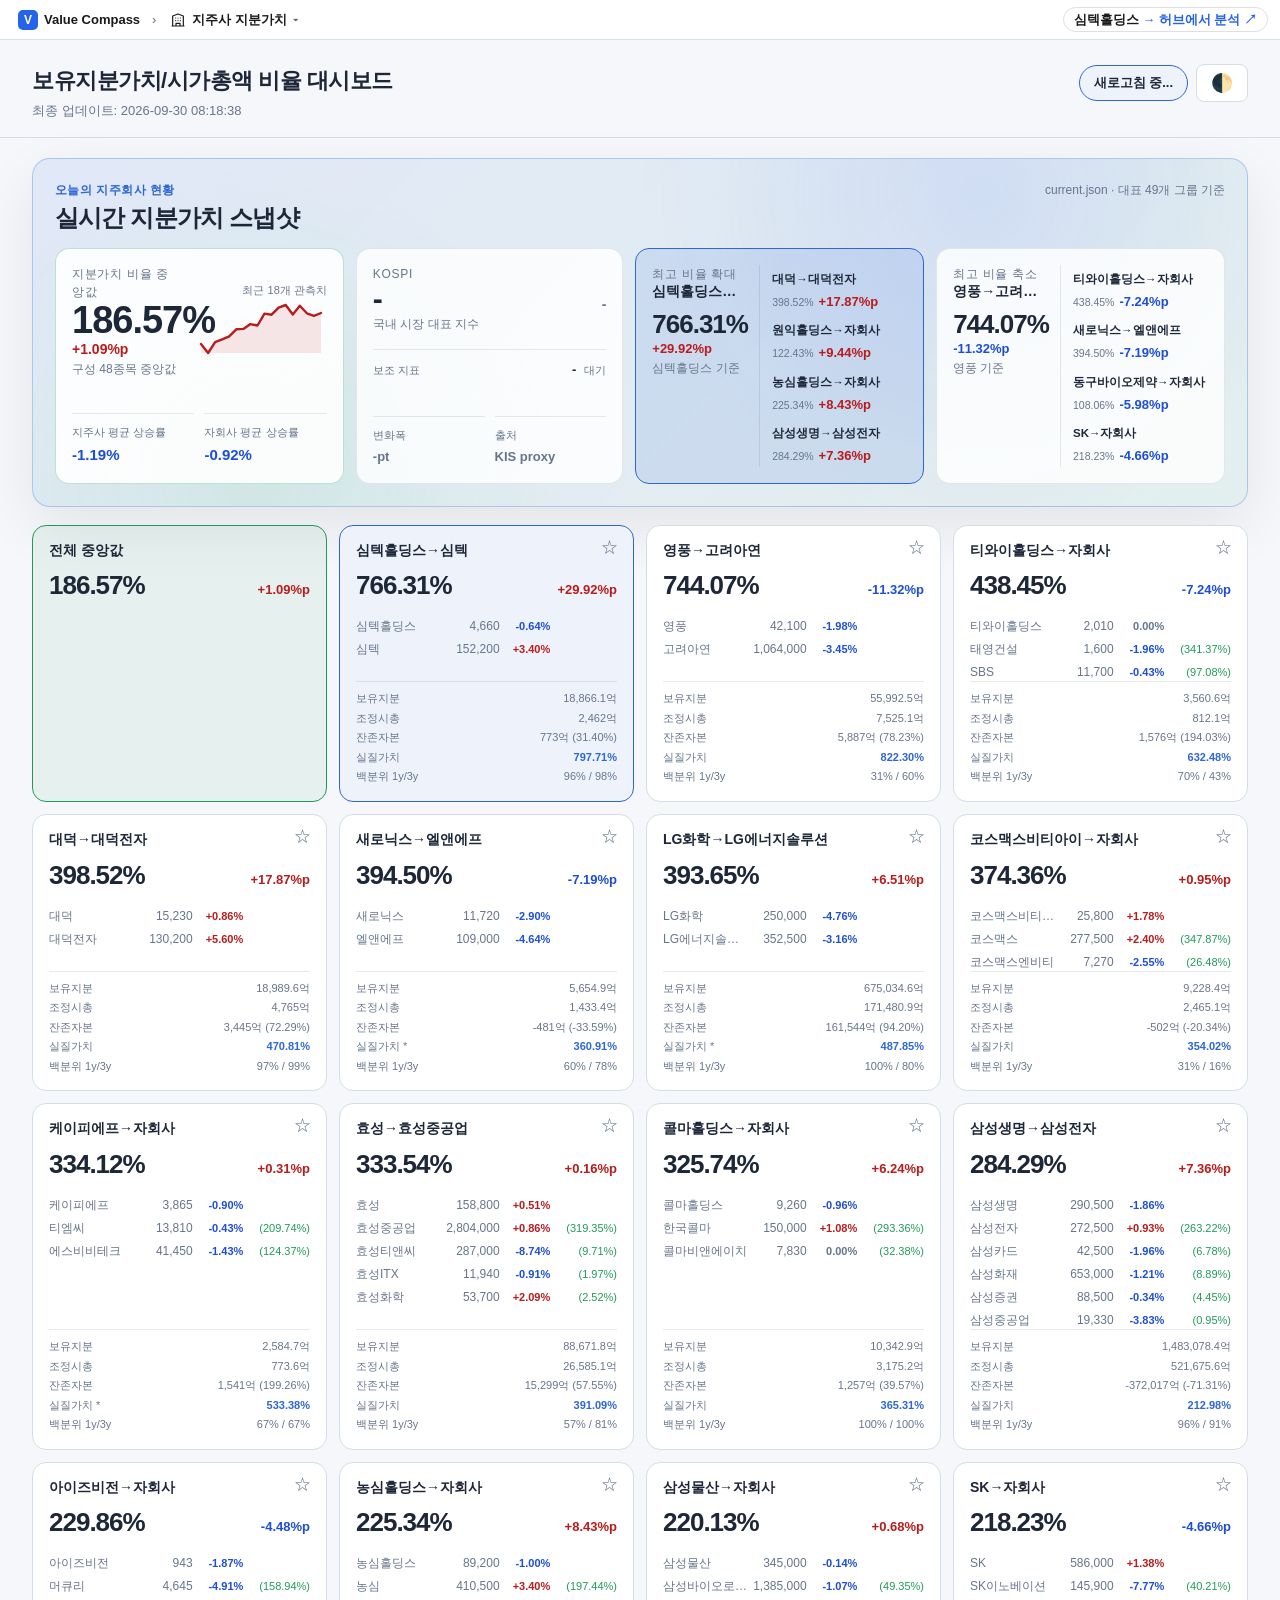
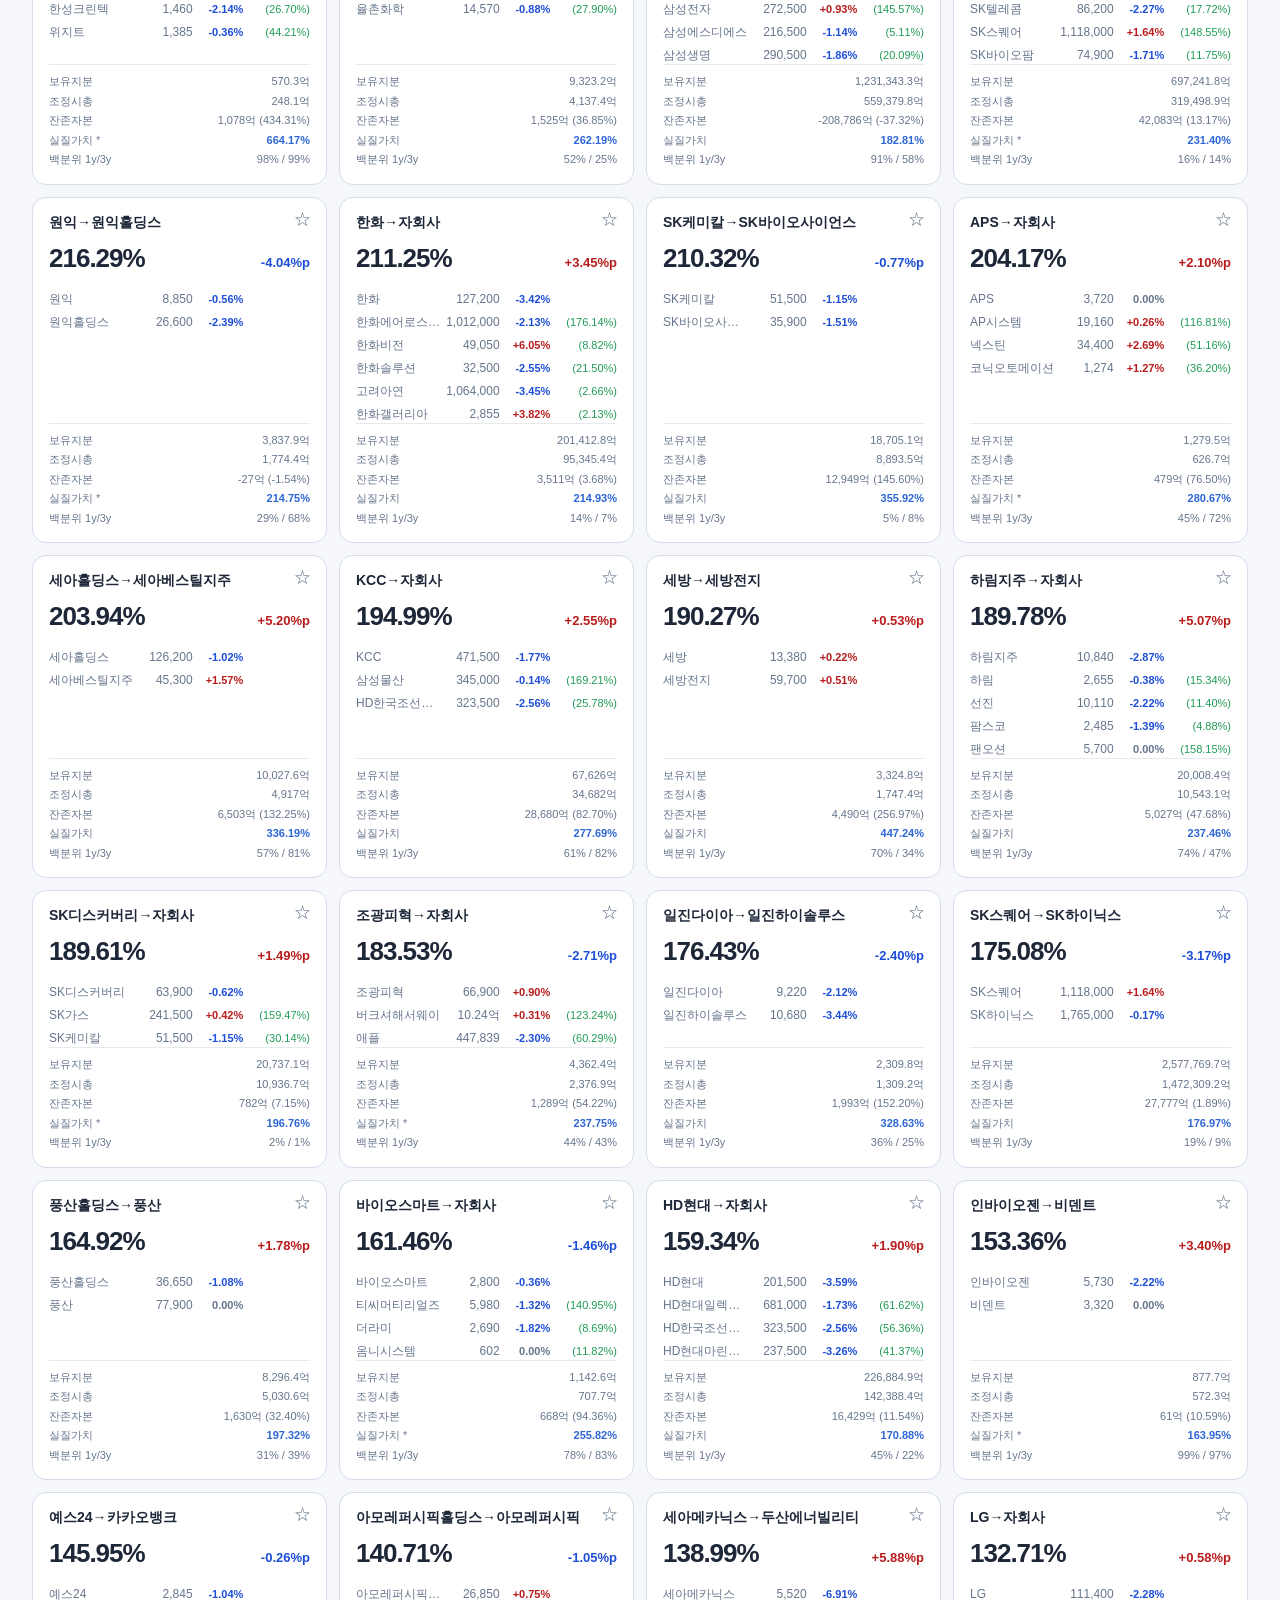
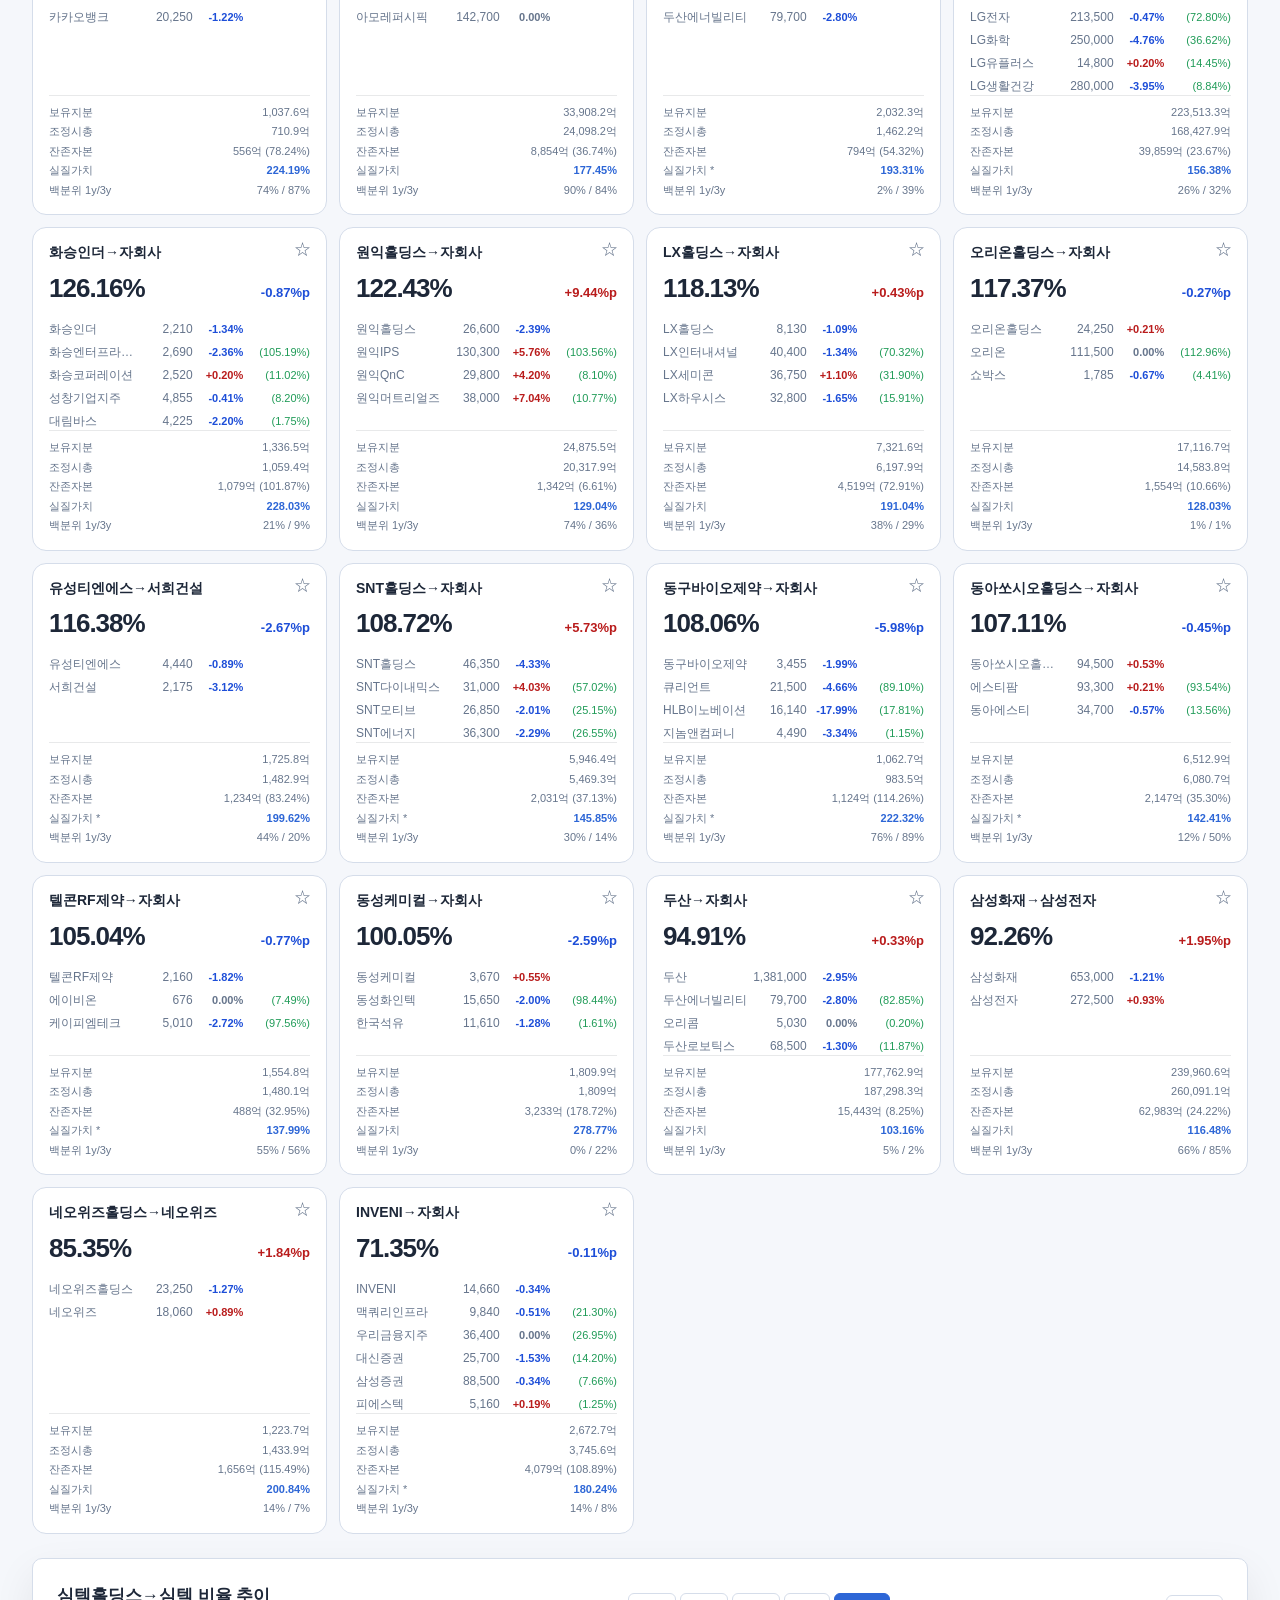
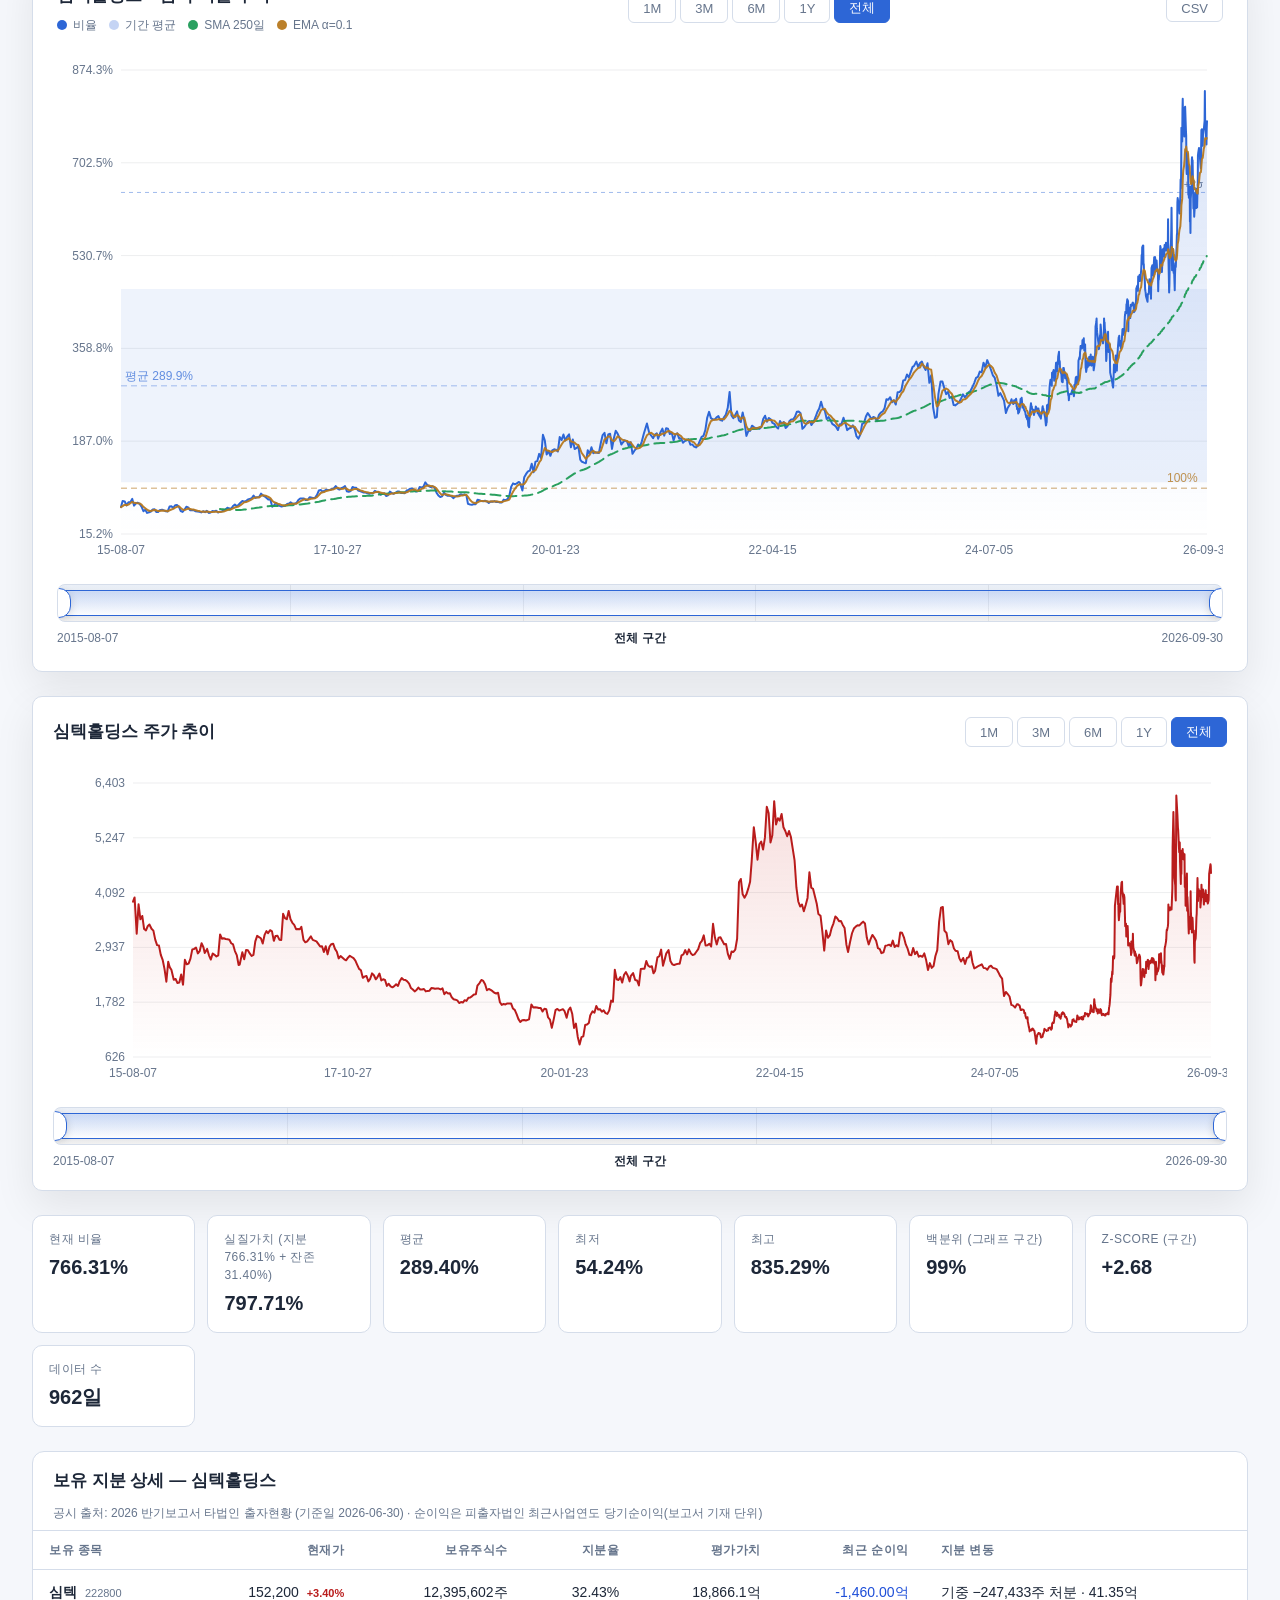
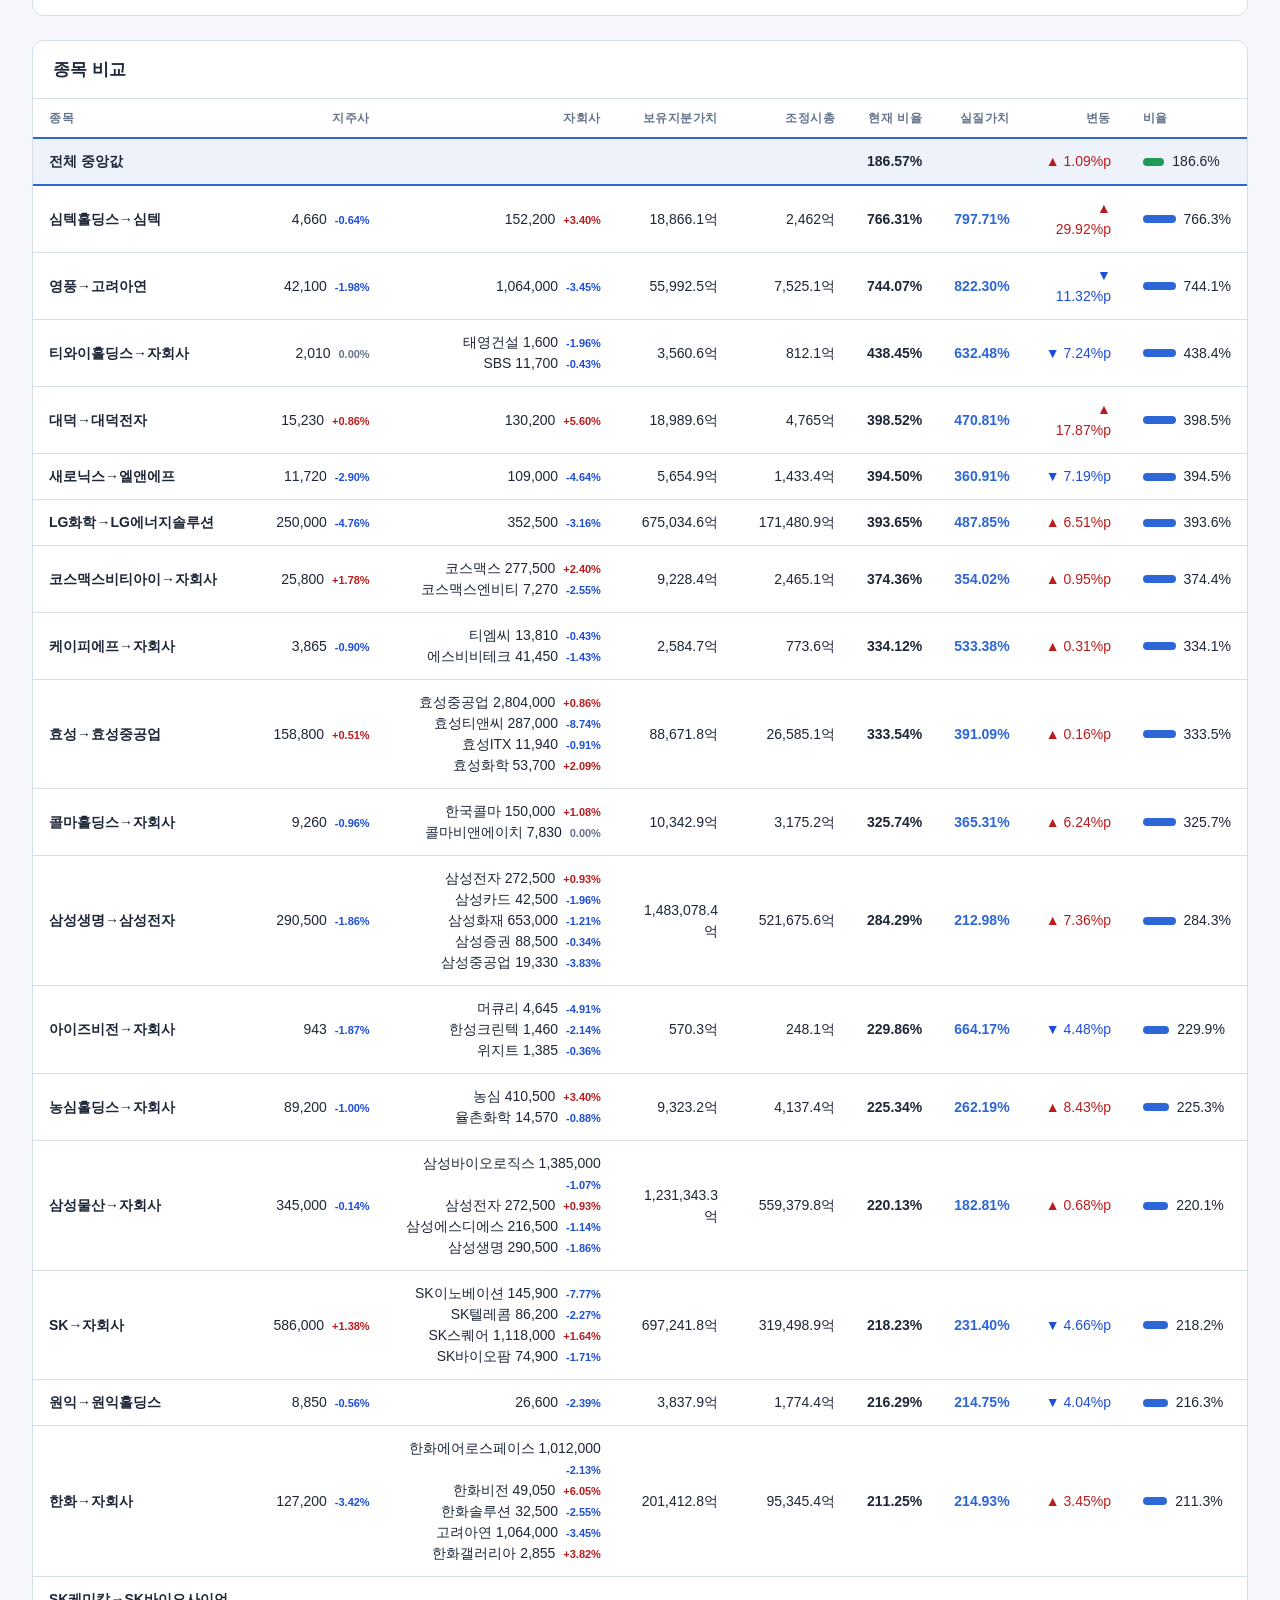
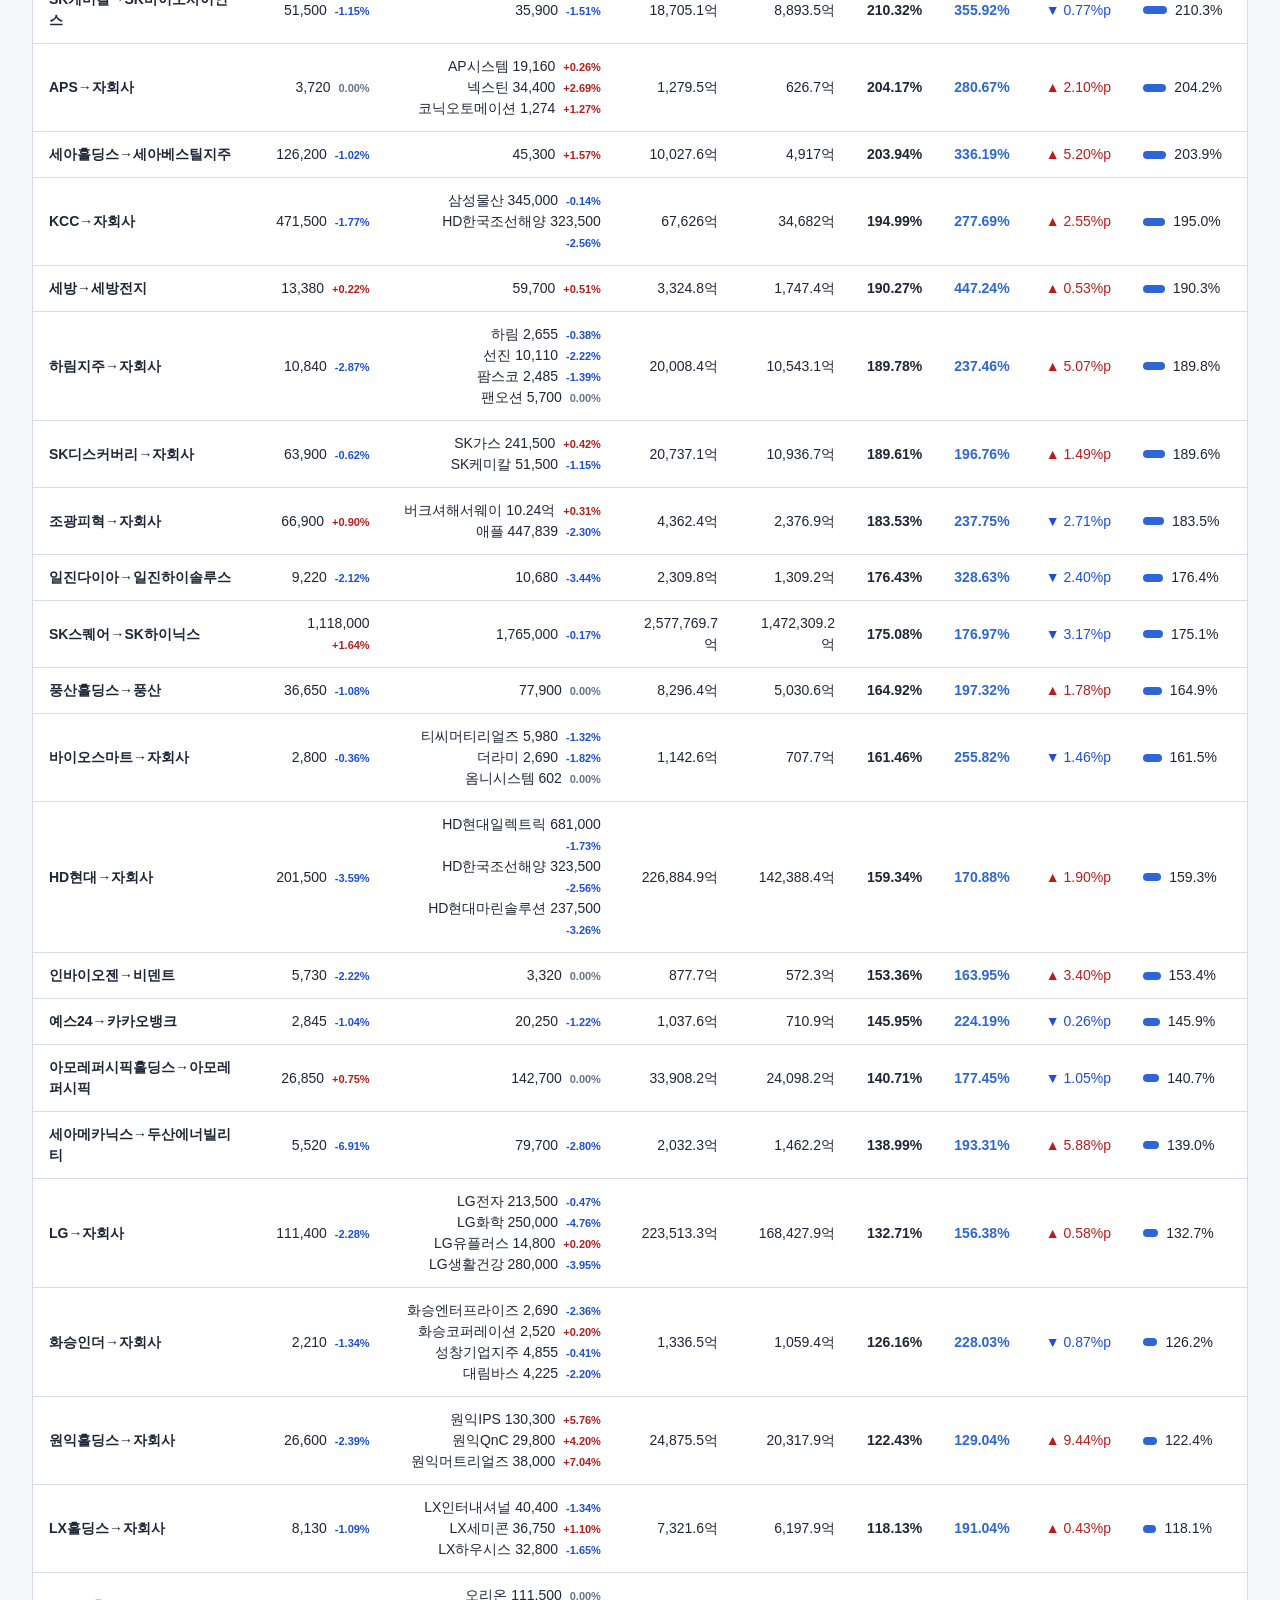
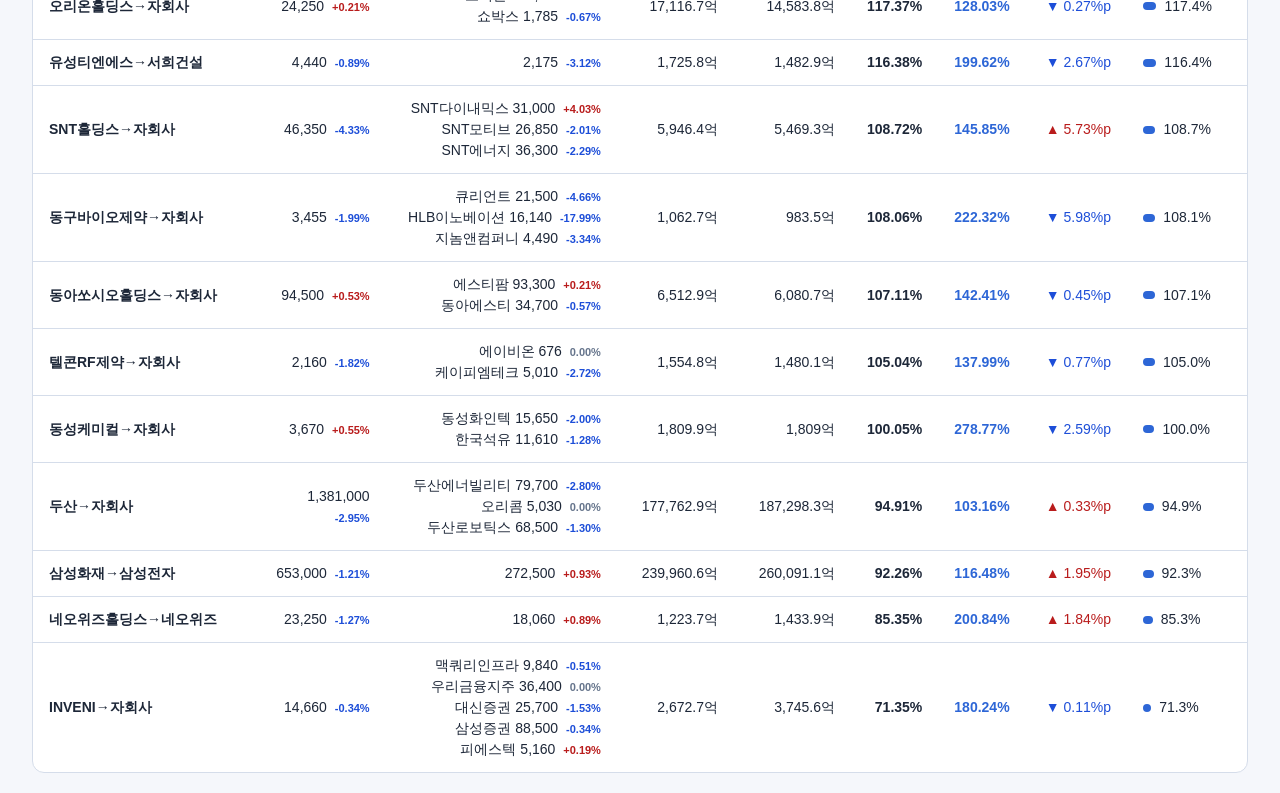
==== index.html @ cdd9d509 "sync: vc-shell ?v= 라벨 갱신 vc-shell.js·vc-tokens.css 캐시 라벨을 벤더링된 VCShell.version(1.1.0)으로 맞춘다 (value-i" ====
<!DOCTYPE html>
<html lang="ko" data-theme="light">
<head>
<meta charset="UTF-8">
<meta name="viewport" content="width=device-width, initial-scale=1.0">
<title>보유지분가치/시가총액 비율 대시보드</title>
<meta name="description" content="국내 지주회사의 상장 자회사 보유지분가치와 조정시가총액 비율을 추적하는 실시간 대시보드. 종목별 비율 추이·주가 차트·종목 비교를 제공한다.">
<meta property="og:title" content="보유지분가치/시가총액 비율 대시보드">
<meta property="og:description" content="국내 지주회사의 상장 자회사 보유지분가치와 조정시가총액 비율을 추적하는 실시간 대시보드. 종목별 비율 추이·주가 차트·종목 비교를 제공한다.">
<link rel="icon" type="image/svg+xml" href="icon.svg?v=1">
<!-- 테마·embed pre-paint 부트 (Value Compass 공용): ?theme=dark|light는 저장 없이 적용, 공용 'theme' 키, 미설정 시 prefers-color-scheme, ?embed → html[data-embed]. 블록 안은 sync-ecosystem.mjs가 채운다 — 직접 수정 금지. -->
<!-- vc:theme-boot --><script>
/* vc-theme-boot v1 (value-invest static/ecosystem/vc-theme-boot.js) — pre-paint theme; inlined by sync-ecosystem, do not edit copies. */
(function () {
  var d = document.documentElement, p = null, s = null, t, v, i;
  var legacy = ['bondmate.theme', 'eiayn:theme:v1', 'spac-hunter-theme', 'preferred-theme', 'nps-theme'];
  try { p = new URLSearchParams(location.search); } catch (e) { p = null; }
  try {
    s = localStorage.getItem('theme');
    if (s === null) {
      for (i = 0; i < legacy.length && s === null; i++) {
        v = localStorage.getItem(legacy[i]);
        if (v && v.charAt(0) === '"') { try { v = JSON.parse(v); } catch (e) { v = null; } }
        if (v === 'light' || v === 'dark') { s = v; localStorage.setItem('theme', v); }
      }
    }
  } catch (e) { s = null; }
  t = p && p.get('theme');
  if (t !== 'light' && t !== 'dark') t = s === 'light' || s === 'dark' ? s : null;
  if (!t) t = window.matchMedia && window.matchMedia('(prefers-color-scheme: dark)').matches ? 'dark' : 'light';
  d.setAttribute('data-theme', t);
  v = p && p.get('embed');
  if ((v !== null && v !== undefined && v !== '0' && v !== 'false') || (p && p.get('headless') === '1')) d.setAttribute('data-embed', v || '');
})();
</script><!-- /vc:theme-boot -->
<style>
/* iframe embed mode: hide standalone chrome so the dashboard fits a host frame */
html[data-embed] .header,
html[data-embed] footer { display: none !important; }
html[data-embed] .container { padding-top: 14px !important; }
</style>
<link rel="stylesheet" href="./vc-tokens.css?v=1.1.0">
<link rel="stylesheet" href="css/app.css?v=20260930-vc">
<script defer src="./vc-shell.js?v=1.1.0"></script>
<script defer src="./analytics.js" data-project="holding_value"></script>
<script defer src="https://ducklove.duckdns.org:3691/js/portfolio-held-badges.js?v=20260930-vc"></script>
</head>
<body>
<vc-shell tool="holding_value"><a class="hub-link" href="https://ducklove.duckdns.org:3691" rel="noopener">Value Compass ↗</a></vc-shell>

<div class="header">
  <div class="header-row">
    <div>
      <h1>보유지분가치/시가총액 비율 대시보드</h1>
      <div class="updated" id="lastUpdated"></div>
    </div>
    <div class="header-actions">
      <button type="button" class="refresh-btn" id="refreshBtn">새로고침</button>
      <button type="button" class="theme-toggle" id="themeToggle" title="테마 전환" aria-label="테마 전환">🌓</button>
    </div>
  </div>
</div>

<div class="container">
  <div class="today-overview" id="todayOverview"></div>
  <div class="cards" id="cards"></div>

  <div class="chart-section featured-chart" id="ratioChartSection">
    <div class="chart-header">
      <div class="chart-header-main">
        <div class="chart-title" id="chartTitle">비율 추이</div>
        <div class="chart-legend" id="chartLegend"></div>
      </div>
      <div class="period-btns" id="periodBtns">
        <button data-days="30">1M</button>
        <button data-days="90">3M</button>
        <button data-days="180">6M</button>
        <button data-days="365">1Y</button>
        <button data-days="0" class="active">전체</button>
      </div>
      <div class="period-btns"><button type="button" id="csvExportBtn" title="표시 구간 CSV 다운로드" aria-label="표시 구간 CSV 다운로드">CSV</button></div>
    </div>
    <div class="chart-container ratio-chart-container">
      <canvas id="chart" role="img" aria-label="선택 종목의 보유지분가치/시가총액 비율 추이 선 차트"></canvas>
      <div class="tooltip" id="tooltip"></div>
    </div>
    <div class="data-zoom" id="ratioDataZoom" data-chart="ratio">
      <div class="data-zoom-track">
        <div class="data-zoom-selection" role="group" aria-label="비율 차트 표시 구간">
          <span class="data-zoom-handle left" data-handle="start" role="slider" tabindex="0" aria-label="표시 구간 시작"></span>
          <span class="data-zoom-handle right" data-handle="end" role="slider" tabindex="0" aria-label="표시 구간 끝"></span>
        </div>
      </div>
      <div class="data-zoom-labels">
        <span data-zoom-start></span>
        <span data-zoom-summary></span>
        <span data-zoom-end></span>
      </div>
    </div>
  </div>

  <div class="chart-section" id="priceChartSection">
    <div class="chart-header">
      <div class="chart-title" id="priceChartTitle">주가 추이</div>
      <div class="period-btns" id="pricePeriodBtns">
        <button data-days="30">1M</button>
        <button data-days="90">3M</button>
        <button data-days="180">6M</button>
        <button data-days="365">1Y</button>
        <button data-days="0" class="active">전체</button>
      </div>
    </div>
    <div class="chart-container price-chart-container">
      <canvas id="priceChart" role="img" aria-label="선택 지주사의 주가 추이 선 차트"></canvas>
      <div class="tooltip" id="priceTooltip"></div>
    </div>
    <div class="data-zoom" id="priceDataZoom" data-chart="price">
      <div class="data-zoom-track">
        <div class="data-zoom-selection" role="group" aria-label="주가 차트 표시 구간">
          <span class="data-zoom-handle left" data-handle="start" role="slider" tabindex="0" aria-label="표시 구간 시작"></span>
          <span class="data-zoom-handle right" data-handle="end" role="slider" tabindex="0" aria-label="표시 구간 끝"></span>
        </div>
      </div>
      <div class="data-zoom-labels">
        <span data-zoom-start></span>
        <span data-zoom-summary></span>
        <span data-zoom-end></span>
      </div>
    </div>
  </div>

  <div class="stats-row" id="statsRow"></div>

  <div class="table-section holdings-detail-section" id="holdingsDetailSection" style="display:none"></div>

  <div class="chart-section" id="contribSection" style="display:none"></div>

  <div class="table-section">
    <h2>종목 비교</h2>
    <div class="table-scroll">
      <table>
        <thead>
          <tr>
            <th>종목</th>
            <th class="num">지주사</th>
            <th class="num">자회사</th>
            <th class="num">보유지분가치</th>
            <th class="num">조정시총</th>
            <th class="num">현재 비율</th>
            <th class="num" title="현재 비율 + 잔존자본 비율 (잔존자본 = 별도 총자본 − 자회사 지분 장부가액)">실질가치</th>
            <th class="num">변동</th>
            <th style="min-width:120px">비율</th>
          </tr>
        </thead>
        <tbody id="tableBody"></tbody>
      </table>
    </div>
  </div>
</div>

<script>
window.CURRENT_DATA = window.CURRENT_DATA || null;
</script>
<!--
  스크립트 로드 순서 = 의존성 계약 (빌드 시스템 없음 — classic script 전역 함수 공유):
    1) js/format.js         포맷/이스케이프(escapeHtml)/날짜 유틸 (의존 없음)
    2) js/calc.js           순수 계산·시세 파싱·시간축 (format.js 전역 사용)
    3) js/dashboard-core.js DOM 비의존 도메인 로직 (format/calc 전역 사용)
    4) js/render.js         카드·오늘의현황·표·통계 렌더 팩토리 (1~3 전역 사용)
    5) js/charts-ui.js      캔버스 차트·dataZoom·기간버튼 팩토리 (1~3 전역 사용)
    6) js/live-ui.js        실시간 갱신·자동 새로고침 팩토리 (1~3 전역 사용)
    7) js/app-boot.js       loadDashboardData·startDashboard (4~6 팩토리 조립·배선)
  이 순서는 tests/js/structure.test.mjs가 구조 계약으로 고정한다.
-->
<script src="js/format.js?v=20260930-vc"></script>
<script src="js/calc.js?v=20260930-vc"></script>
<script src="js/dashboard-core.js?v=20260930-vc"></script>
<script src="js/render.js?v=20260930-vc"></script>
<script src="js/charts-ui.js?v=20260930-vc"></script>
<script src="js/live-ui.js?v=20260930-vc"></script>
<script src="js/app-boot.js?v=20260930-vc"></script>
<script>
// 부트스트랩: 데이터 로드 → 대시보드 시작 (모든 로직은 js/*.js — 위 로드 순서 계약 참고)
window.__dashboardData = loadDashboardData();
window.__dashboardData.then(
  function(stockData) { startDashboard(stockData); },
  function(err) {
    document.getElementById('lastUpdated').textContent =
      '데이터 로드 실패: ' + (err && err.message ? err.message : err);
  }
);
</script>
</body>
</html>
---- vc-tokens.css ----
/* vc-tokens.css v1.0.0 — Value Compass ecosystem design tokens.
 * Canonical copy: value-invest/static/ecosystem/vc-tokens.css (values = hub static/css/base.css).
 * Vendored byte-identical into sibling repos by scripts/sync-ecosystem.mjs — do not edit copies.
 * Contract: the --vc- prefix is stable. Names are only ever added, never renamed or removed.
 * Market direction follows the Korean convention: up = red, down = blue.
 */
:root {
  color-scheme: light;
  /* brand & tool accent (each tool may override --vc-tool-accent) */
  --vc-brand: #2563eb; --vc-brand-hover: #1d4ed8; --vc-brand-soft: #dbeafe;
  --vc-tool-accent: var(--vc-brand);
  --vc-link: #1d4ed8;
  /* surfaces */
  --vc-bg: #f5f5f5; --vc-surface: #ffffff; --vc-surface-2: #f1f5f9;
  --vc-surface-muted: rgba(148, 163, 184, 0.10);
  --vc-border: #e0e0e0; --vc-border-strong: #cbd5e1;
  --vc-overlay-bg: rgba(15, 23, 42, 0.48);
  /* text */
  --vc-text: #1a1a1a; --vc-text-muted: #666666; --vc-text-faint: #8b93a0;
  /* market direction */
  --vc-up: #b91c1c; --vc-down: #1d4ed8; --vc-flat: #6b7280;
  --vc-up-tint: rgba(220, 38, 38, 0.10); --vc-down-tint: rgba(37, 99, 235, 0.10);
  /* status (independent of market direction) */
  --vc-success: #059669; --vc-warning: #d97706; --vc-danger: #dc2626; --vc-info: #64748b;
  /* shape */
  --vc-radius-sm: 6px; --vc-radius-md: 8px; --vc-radius-lg: 10px; --vc-radius-xl: 12px;
  --vc-space-1: 4px; --vc-space-2: 8px; --vc-space-3: 12px; --vc-space-4: 16px; --vc-space-5: 20px; --vc-space-6: 24px;
  --vc-shadow-sm: 0 1px 2px rgba(15, 23, 42, 0.05);
  --vc-shadow-md: 0 4px 16px rgba(15, 23, 42, 0.08);
  --vc-shadow-lg: 0 8px 32px rgba(15, 23, 42, 0.16);
  --vc-focus-ring: 0 0 0 3px rgba(37, 99, 235, 0.15);
  /* type */
  --vc-font-sans: -apple-system, BlinkMacSystemFont, 'Segoe UI', 'Apple SD Gothic Neo', 'Malgun Gothic', sans-serif;
  --vc-font-mono: 'Cascadia Code', 'Consolas', monospace;
  --vc-font-numeric: tabular-nums;
  /* ecosystem bar */
  --vc-bar-h: 40px;
}
:root[data-theme="dark"] {
  color-scheme: dark;
  --vc-brand: #3b82f6; --vc-brand-hover: #60a5fa; --vc-brand-soft: #1e3a5f;
  --vc-link: #60a5fa;
  --vc-bg: #0f172a; --vc-surface: #1e293b; --vc-surface-2: #273449;
  --vc-surface-muted: rgba(148, 163, 184, 0.14);
  --vc-border: #334155; --vc-border-strong: #475569;
  --vc-overlay-bg: rgba(0, 0, 0, 0.55);
  --vc-text: #e2e8f0; --vc-text-muted: #94a3b8; --vc-text-faint: #64748b;
  --vc-up: #fca5a5; --vc-down: #93c5fd; --vc-flat: #94a3b8;
  --vc-up-tint: rgba(220, 38, 38, 0.18); --vc-down-tint: rgba(37, 99, 235, 0.18);
  --vc-success: #34d399; --vc-warning: #fbbf24; --vc-danger: #f87171; --vc-info: #94a3b8;
  --vc-shadow-sm: 0 1px 2px rgba(0, 0, 0, 0.30);
  --vc-shadow-md: 0 4px 16px rgba(0, 0, 0, 0.40);
  --vc-shadow-lg: 0 8px 32px rgba(0, 0, 0, 0.50);
  --vc-focus-ring: 0 0 0 3px rgba(96, 165, 250, 0.28);
}
/* Auto mode (no explicit light/dark on <html>, e.g. bond-mate "auto", index-popup "system"):
 * follow the OS. Declarations below MUST equal the [data-theme="dark"] block above —
 * scripts/sync-ecosystem.mjs verifies this. */
@media (prefers-color-scheme: dark) {
  :root:not([data-theme="light"]):not([data-theme="dark"]) {
    color-scheme: dark;
    --vc-brand: #3b82f6; --vc-brand-hover: #60a5fa; --vc-brand-soft: #1e3a5f;
    --vc-link: #60a5fa;
    --vc-bg: #0f172a; --vc-surface: #1e293b; --vc-surface-2: #273449;
    --vc-surface-muted: rgba(148, 163, 184, 0.14);
    --vc-border: #334155; --vc-border-strong: #475569;
    --vc-overlay-bg: rgba(0, 0, 0, 0.55);
    --vc-text: #e2e8f0; --vc-text-muted: #94a3b8; --vc-text-faint: #64748b;
    --vc-up: #fca5a5; --vc-down: #93c5fd; --vc-flat: #94a3b8;
    --vc-up-tint: rgba(220, 38, 38, 0.18); --vc-down-tint: rgba(37, 99, 235, 0.18);
    --vc-success: #34d399; --vc-warning: #fbbf24; --vc-danger: #f87171; --vc-info: #94a3b8;
    --vc-shadow-sm: 0 1px 2px rgba(0, 0, 0, 0.30);
    --vc-shadow-md: 0 4px 16px rgba(0, 0, 0, 0.40);
    --vc-shadow-lg: 0 8px 32px rgba(0, 0, 0, 0.50);
    --vc-focus-ring: 0 0 0 3px rgba(96, 165, 250, 0.28);
  }
}
/* <vc-shell> reserves its bar height before the script upgrades it (no layout shift). */
vc-shell { display: block; min-height: var(--vc-bar-h); }
html[data-embed] vc-shell, vc-shell[hidden] { display: none; min-height: 0; }
@media print { vc-shell { display: none; min-height: 0; } }
---- css/app.css ----
:root {
  color-scheme: dark;
  --bg: #0f1117;
  --surface: #1a1d27;
  --surface2: #232733;
  --border: #2e3345;
  --text: #e4e7f1;
  --text-dim: #8b90a5;
  --accent: #6c8cff;
  --up: #f0615e;
  --down: #4a90d9;
  --green: #38c96a;
  --warn: #f5a623;
  --grid: rgba(255,255,255,0.06);
  --warn-line: rgba(245,166,35,0.5);
  --warn-text: rgba(245,166,35,0.7);
  --today-bg: linear-gradient(135deg, rgba(108,140,255,0.12), rgba(56,201,106,0.08));
  --today-border: rgba(108,140,255,0.35);
  --overview-card-bg: rgba(15,17,23,0.38);
  --overview-card-hover-bg: rgba(15,17,23,0.54);
  --overview-card-active-bg: rgba(108,140,255,0.1);
  --overview-card-border: rgba(255,255,255,0.08);
  --overview-primary-bg: rgba(15,17,23,0.26);
  --overview-primary-border: rgba(56,201,106,0.28);
  --soft-border: rgba(255,255,255,0.08);
  --avg-card-bg: rgba(56,201,106,0.06);
  --avg-card-bg-active: rgba(56,201,106,0.12);
  --avg-line: rgba(108,140,255,0.3);
  --avg-text: rgba(108,140,255,0.6);
  --sma-line: rgba(56,201,106,0.95);
  --ema-line: rgba(245,166,35,0.95);
  --ratio-fill-start: rgba(108,140,255,0.25);
  --ratio-fill-end: rgba(108,140,255,0);
  --price-up-fill-start: rgba(240,97,94,0.25);
  --price-up-fill-end: rgba(240,97,94,0);
  --price-down-fill-start: rgba(74,144,217,0.25);
  --price-down-fill-end: rgba(74,144,217,0);
}
:root[data-theme="light"] {
  color-scheme: light;
  --bg: #f5f7fb;
  --surface: #ffffff;
  --surface2: #eef3fb;
  --border: #d5ddea;
  --text: #1d2738;
  --text-dim: #66758c;
  --accent: #2d66d6;
  --up: #d1433f;
  --down: #2a78c9;
  --green: #1f9b57;
  --warn: #b7791f;
  --grid: rgba(29,39,56,0.08);
  --warn-line: rgba(183,121,31,0.45);
  --warn-text: rgba(183,121,31,0.8);
  --today-bg: linear-gradient(135deg, rgba(45,102,214,0.1), rgba(31,155,87,0.08));
  --today-border: rgba(45,102,214,0.28);
  --overview-card-bg: rgba(255,255,255,0.82);
  --overview-card-hover-bg: rgba(241,245,255,0.98);
  --overview-card-active-bg: rgba(45,102,214,0.12);
  --overview-card-border: rgba(29,39,56,0.1);
  --overview-primary-bg: rgba(255,255,255,0.9);
  --overview-primary-border: rgba(31,155,87,0.28);
  --soft-border: rgba(29,39,56,0.1);
  --avg-card-bg: rgba(31,155,87,0.07);
  --avg-card-bg-active: rgba(31,155,87,0.14);
  --avg-line: rgba(45,102,214,0.28);
  --avg-text: rgba(45,102,214,0.72);
  --sma-line: rgba(31,155,87,0.95);
  --ema-line: rgba(183,121,31,0.95);
  --ratio-fill-start: rgba(45,102,214,0.2);
  --ratio-fill-end: rgba(45,102,214,0);
  --price-up-fill-start: rgba(209,67,63,0.18);
  --price-up-fill-end: rgba(209,67,63,0);
  --price-down-fill-start: rgba(42,120,201,0.18);
  --price-down-fill-end: rgba(42,120,201,0);
}
/* Value Compass 생태계 토큰 alias — 1단계: 상승·하락 색과 폰트만 (표면·강조색은 그대로).
   vc-tokens.css(index.html에서 app.css보다 먼저 로드)의 한국 관례(상승=빨강, 하락=파랑) 값을 쓴다.
   토큰 파일이 없을 때를 대비해 기존 라이트 값을 폴백으로 둔다. 차트는 --up/--down을 런타임에 읽는다. */
:root,
:root[data-theme="light"],
:root[data-theme="dark"] {
  --up: var(--vc-up, #d1433f);
  --down: var(--vc-down, #2a78c9);
}
* { margin: 0; padding: 0; box-sizing: border-box; }
body {
  font-family: var(--vc-font-sans, -apple-system, BlinkMacSystemFont, 'Segoe UI', sans-serif);
  background: var(--bg);
  color: var(--text);
  line-height: 1.5;
  min-height: 100vh;
}
.header {
  padding: 24px 32px 16px;
  border-bottom: 1px solid var(--border);
}
.header-row {
  display: flex;
  align-items: flex-start;
  justify-content: space-between;
  gap: 16px;
}
.header h1 {
  font-size: 22px;
  font-weight: 700;
  letter-spacing: -0.5px;
}
.header .updated {
  font-size: 13px;
  color: var(--text-dim);
  margin-top: 4px;
}
.header-actions {
  display: flex;
  align-items: center;
  gap: 8px;
}
.refresh-btn {
  border: 1px solid var(--border);
  background: var(--surface);
  color: var(--text-dim);
  padding: 8px 14px;
  border-radius: 999px;
  cursor: pointer;
  font-size: 13px;
  font-weight: 600;
  transition: border-color 0.15s, color 0.15s, background 0.15s;
}
.refresh-btn:hover {
  border-color: var(--accent);
  color: var(--text);
}
.refresh-btn.is-refreshing,
.refresh-btn:disabled {
  cursor: wait;
  color: var(--text);
  border-color: var(--accent);
  background: var(--surface2);
}
.theme-toggle {
  background: var(--surface);
  border: 1px solid var(--border);
  border-radius: 8px;
  color: var(--text);
  cursor: pointer;
  font-size: 18px;
  line-height: 1;
  min-height: 38px;
  padding: 8px 14px;
  transition: border-color 0.15s, color 0.15s, background 0.15s;
}
.theme-toggle:hover {
  border-color: var(--accent);
  color: var(--text);
  background: var(--surface2);
}
.theme-toggle:focus-visible,
.refresh-btn:focus-visible {
  outline: 2px solid var(--accent);
  outline-offset: 2px;
}
.hub-link {
  display: inline-flex;
  align-items: center;
  min-height: 32px;
  padding: 4px 8px;
  color: var(--text-dim);
  font-size: 13px;
  text-decoration: none;
  transition: color 0.15s;
}
.hub-link:hover {
  color: var(--accent);
}
.hub-link:focus-visible {
  outline: 2px solid var(--accent);
  outline-offset: 2px;
  border-radius: 6px;
}
/* <vc-shell> 폴백: vc-shell.js가 로드되지 않으면 안쪽 허브 링크가 그대로 보인다(업그레이드 후엔 Shadow DOM이 대체) */
vc-shell > .hub-link { margin: 4px 24px; }

.container {
  max-width: 1400px;
  margin: 0 auto;
  padding: 20px 32px;
}

/* Today overview */
.today-overview {
  margin-bottom: 18px;
  padding: 22px;
  border: 1px solid var(--today-border);
  border-radius: 18px;
  background:
    radial-gradient(circle at 78% 10%, rgba(108,140,255,0.16), transparent 34%),
    radial-gradient(circle at 18% 92%, rgba(56,201,106,0.1), transparent 30%),
    var(--today-bg);
  box-shadow: 0 20px 60px rgba(0,0,0,0.08);
}
.today-overview-head {
  display: flex;
  align-items: flex-start;
  justify-content: space-between;
  gap: 14px;
  margin-bottom: 18px;
}
.today-overview-title-wrap {
  display: flex;
  flex-direction: column;
  gap: 6px;
}
.today-overview-kicker {
  color: var(--accent);
  font-size: 12px;
  font-weight: 800;
  letter-spacing: 0.04em;
}
.today-overview-title {
  font-size: 24px;
  font-weight: 800;
  letter-spacing: -0.8px;
  line-height: 1.05;
}
.today-overview-meta {
  color: var(--text-dim);
  font-size: 12px;
  text-align: right;
  line-height: 1.5;
}
.today-overview-grid {
  display: grid;
  grid-template-columns: 1.08fr 1fr 1.08fr 1.08fr;
  gap: 12px;
  align-items: stretch;
}
.overview-card {
  min-height: 206px;
  padding: 16px;
  border: 1px solid var(--overview-card-border);
  border-radius: 14px;
  background: var(--overview-card-bg);
  display: flex;
  flex-direction: column;
  justify-content: space-between;
  gap: 8px;
  overflow: hidden;
}
.overview-card.primary {
  background: var(--overview-primary-bg);
  border-color: var(--overview-primary-border);
}
.overview-card.average-card {
  align-items: stretch;
}
.overview-card.average-card .overview-value {
  font-size: 38px;
  line-height: 1;
}
.average-card-body {
  display: grid;
  grid-template-columns: minmax(0, 1fr) minmax(96px, 132px);
  align-items: center;
  gap: 14px;
}
.average-main-metric {
  min-width: 0;
}
.average-sparkline {
  min-width: 0;
  display: flex;
  flex-direction: column;
  justify-content: center;
}
.average-sparkline-label {
  margin-bottom: 5px;
  color: var(--text-dim);
  font-size: 11px;
  line-height: 1;
  text-align: right;
}
.average-sparkline svg {
  display: block;
  width: 100%;
  height: 56px;
}
.average-sparkline-fill {
  fill: var(--accent);
  opacity: 0.1;
}
.average-sparkline-line {
  fill: none;
  stroke: var(--accent);
  stroke-linecap: round;
  stroke-linejoin: round;
  stroke-width: 2.4;
}
.average-sparkline.up .average-sparkline-fill { fill: var(--up); }
.average-sparkline.up .average-sparkline-line { stroke: var(--up); }
.average-sparkline.down .average-sparkline-fill { fill: var(--down); }
.average-sparkline.down .average-sparkline-line { stroke: var(--down); }
.average-sparkline.empty {
  min-height: 56px;
  align-items: flex-end;
  color: var(--text-dim);
  font-size: 11px;
}
.overview-card.clickable {
  cursor: pointer;
  transition: transform 0.15s, border-color 0.15s, background 0.15s;
}
.overview-card.clickable:hover {
  transform: translateY(-1px);
  border-color: var(--accent);
  background: var(--overview-card-hover-bg);
}
.overview-card.active {
  border-color: var(--accent);
  background: var(--overview-card-active-bg);
}
.overview-label {
  color: var(--text-dim);
  font-size: 12px;
  letter-spacing: 0.06em;
  text-transform: uppercase;
}
.overview-value {
  font-size: 30px;
  font-weight: 800;
  letter-spacing: -1px;
  line-height: 1.05;
}
.overview-change {
  font-size: 14px;
  font-weight: 700;
  font-variant-numeric: tabular-nums;
}
.overview-change.up { color: var(--up); }
.overview-change.down { color: var(--down); }
.overview-change.flat { color: var(--text-dim); }
.overview-detail,
.overview-points {
  color: var(--text-dim);
  font-size: 12px;
}
.overview-summary-grid {
  display: grid;
  grid-template-columns: repeat(2, minmax(0, 1fr));
  gap: 10px;
  margin-top: auto;
}
.overview-stat {
  border-top: 1px solid var(--soft-border);
  padding-top: 10px;
}
.overview-stat-label {
  margin-bottom: 4px;
  color: var(--text-dim);
  font-size: 11px;
}
.overview-stat-value {
  font-size: 15px;
  font-weight: 800;
  font-variant-numeric: tabular-nums;
}
.overview-stat-value.up { color: var(--up); }
.overview-stat-value.down { color: var(--down); }
.overview-stat-value.flat { color: var(--text-dim); }
.overview-split {
  display: grid;
  grid-template-columns: minmax(0, 1fr) 148px;
  gap: 12px;
  align-items: start;
}
.overview-split.no-side {
  grid-template-columns: minmax(0, 1fr);
}
.overview-split.market {
  grid-template-columns: minmax(0, 1fr) minmax(120px, 0.72fr);
}
.overview-split.runners {
  grid-template-columns: minmax(0, 1fr) 148px;
}
.overview-split.runners.no-side {
  grid-template-columns: minmax(0, 1fr);
}
.overview-main-copy {
  min-width: 0;
}
.market-main {
  min-width: 0;
}
.market-card {
  justify-content: flex-start;
}
.market-headline {
  display: flex;
  align-items: baseline;
  justify-content: space-between;
  gap: 10px;
}
.market-row-list {
  display: flex;
  flex-direction: column;
  gap: 7px;
  margin-top: 8px;
  padding-top: 10px;
  border-top: 1px solid var(--soft-border);
}
.market-row {
  display: grid;
  grid-template-columns: minmax(0, 1fr) auto auto;
  align-items: baseline;
  gap: 8px;
  min-width: 0;
}
.market-row-name {
  overflow: hidden;
  text-overflow: ellipsis;
  white-space: nowrap;
  color: var(--text-dim);
  font-size: 11px;
}
.market-row-value {
  white-space: nowrap;
  font-size: 13px;
  font-weight: 800;
  font-variant-numeric: tabular-nums;
}
.market-row-change {
  white-space: nowrap;
  font-size: 11px;
  font-variant-numeric: tabular-nums;
}
.market-row-change.up { color: var(--up); }
.market-row-change.down { color: var(--down); }
.market-row-change.flat { color: var(--text-dim); }
.market-summary {
  margin-top: auto;
}
.market-summary .overview-stat-value {
  font-size: 13px;
}
.overview-side-list,
.overview-rank-list {
  border-left: 1px solid var(--soft-border);
  padding-left: 12px;
  display: flex;
  flex-direction: column;
  gap: 4px;
  min-height: 0;
}
.overview-mini-item {
  min-width: 0;
  display: flex;
  flex-direction: column;
  gap: 2px;
}
.overview-mini-label {
  overflow: hidden;
  text-overflow: ellipsis;
  white-space: nowrap;
  color: var(--text-dim);
  font-size: 11px;
}
.overview-mini-data {
  display: grid;
  grid-template-columns: minmax(0, 1fr) auto;
  align-items: baseline;
  gap: 8px;
}
.overview-mini-value {
  overflow: hidden;
  text-overflow: ellipsis;
  white-space: nowrap;
  font-size: 14px;
  font-weight: 800;
  font-variant-numeric: tabular-nums;
}
.overview-mini-change {
  font-size: 11px;
  white-space: nowrap;
  text-align: right;
  font-variant-numeric: tabular-nums;
}
.overview-mini-change.up { color: var(--up); }
.overview-mini-change.down { color: var(--down); }
.overview-mini-change.flat { color: var(--text-dim); }
.leader-ratio-block {
  margin-top: 12px;
}
.leader-ratio-block .ratio-val {
  font-size: 30px;
  line-height: 1;
}
.leader-ratio-block .ratio-change {
  display: block;
  margin-top: 7px;
}
.overview-rank-item {
  appearance: none;
  width: 100%;
  padding: 1px 0;
  border: none;
  background: transparent;
  color: inherit;
  cursor: pointer;
  font: inherit;
  text-align: left;
  transition: color 0.15s, transform 0.15s;
}
.overview-rank-item:hover,
.overview-rank-item.active {
  color: var(--accent);
  transform: translateX(1px);
}
.overview-rank-name {
  overflow: hidden;
  text-overflow: ellipsis;
  white-space: nowrap;
  font-size: 11.5px;
  font-weight: 700;
  line-height: 1.2;
}
.overview-rank-value {
  color: var(--text-dim);
  font-size: 11px;
  font-variant-numeric: tabular-nums;
}
.overview-rank-meta {
  display: flex;
  align-items: baseline;
  gap: 5px;
  color: var(--text-dim);
  font-size: 10.5px;
  flex-wrap: wrap;
}

/* Summary cards */
.cards {
  display: grid;
  grid-template-columns: repeat(auto-fill, minmax(270px, 1fr));
  gap: 12px;
  margin-bottom: 24px;
}
.card {
  position: relative;
  background: var(--surface);
  border: 1px solid var(--border);
  border-radius: 14px;
  padding: 16px;
  cursor: pointer;
  min-height: 198px;
  display: flex;
  flex-direction: column;
  transition: transform 0.15s, border-color 0.15s, background 0.15s, box-shadow 0.15s;
}
.card:hover {
  transform: translateY(-1px);
  border-color: var(--accent);
  box-shadow: 0 12px 30px rgba(0,0,0,0.08);
}
.card:focus-visible,
.overview-card.clickable:focus-visible {
  outline: 2px solid var(--accent);
  outline-offset: 2px;
}
.card .card-pin {
  position: absolute;
  /* padding 12px로 히트 영역 ~41px 확보 — top/right를 당겨 별 글리프의 시각 위치는 기존과 동일 */
  top: 1px;
  right: 3px;
  appearance: none;
  background: transparent;
  border: none;
  color: var(--text-dim);
  cursor: pointer;
  font-size: 17px;
  line-height: 1;
  padding: 12px;
}
.card .card-pin:hover,
.card .card-pin:focus-visible {
  color: var(--accent);
}
.card .card-pin:focus-visible {
  outline: 2px solid var(--accent);
  outline-offset: 2px;
  border-radius: 6px;
}
.card .card-pin.pinned {
  color: #f5c518;
}
.card.avg-card { border-color: var(--green); background: var(--avg-card-bg); }
.card.avg-card.active { border-color: var(--green); background: var(--avg-card-bg-active); }
.card.active {
  border-color: var(--accent);
  background: var(--surface2);
}
.card .name,
.overview-card .name {
  font-size: 14px;
  font-weight: 600;
  margin-bottom: 8px;
  line-height: 1.2;
  white-space: nowrap;
  overflow: hidden;
  text-overflow: ellipsis;
}
.cards .card .name {
  padding-right: 26px;
}
.ratio-line {
  display: flex;
  align-items: baseline;
  justify-content: space-between;
  gap: 10px;
}
.card .ratio-val,
.overview-card .ratio-val {
  font-size: 26px;
  font-weight: 800;
  letter-spacing: -1px;
  font-variant-numeric: tabular-nums;
}
.card .ratio-change,
.overview-card .ratio-change {
  font-size: 13px;
  font-weight: 700;
  margin-top: 2px;
  white-space: nowrap;
  font-variant-numeric: tabular-nums;
}
.card .ratio-change.up,
.overview-card .ratio-change.up { color: var(--up); }
.card .ratio-change.down,
.overview-card .ratio-change.down { color: var(--down); }
.card .ratio-change.flat,
.overview-card .ratio-change.flat { color: var(--text-dim); }
.card .prices {
  margin-top: 12px;
  font-size: 12px;
  color: var(--text-dim);
  display: flex;
  flex-direction: column;
  gap: 5px;
}
.price-line {
  display: grid;
  grid-template-columns: minmax(0, 1fr) 8.2ch 7ch 9.4ch;
  align-items: baseline;
  column-gap: 4px;
}
.price-label {
  min-width: 0;
  overflow: hidden;
  text-overflow: ellipsis;
  white-space: nowrap;
  line-height: 1.2;
}
.price-value {
  text-align: right;
  white-space: nowrap;
  font-variant-numeric: tabular-nums;
}
.price-change {
  display: inline-block;
  text-align: right;
}
.price-meta {
  display: contents;
}
.price-suffix {
  color: var(--green);
  font-size: 11px;
  overflow: hidden;
  text-overflow: ellipsis;
  text-align: right;
  white-space: nowrap;
  font-variant-numeric: tabular-nums;
}
.card .amounts {
  margin-top: auto;
  padding-top: 8px;
  border-top: 1px solid var(--soft-border);
  font-size: 11px;
  color: var(--text-dim);
  display: grid;
  grid-template-columns: auto minmax(0, 1fr);
  gap: 3px 8px;
  font-variant-numeric: tabular-nums;
}
.amount-label {
  white-space: nowrap;
}
.amount-value {
  text-align: right;
  white-space: nowrap;
}
/* 실질가치 = 보유지분 비율 + 잔존자본 비율 (분기 공시 + 실시간 시총) */
.effective-ratio {
  color: var(--accent);
  font-weight: 700;
}

/* Chart area */
.chart-section {
  background: var(--surface);
  border: 1px solid var(--border);
  border-radius: 10px;
  padding: 20px;
  margin-bottom: 24px;
  box-shadow: 0 16px 40px rgba(0,0,0,0.08);
}
.chart-section.featured-chart {
  padding: 24px;
}
.chart-header {
  display: flex;
  align-items: center;
  justify-content: space-between;
  margin-bottom: 16px;
  flex-wrap: wrap;
  gap: 12px;
}
.chart-header-main {
  display: flex;
  flex-direction: column;
  gap: 8px;
}
.chart-title {
  font-size: 17px;
  font-weight: 600;
}
.chart-legend {
  display: flex;
  flex-wrap: wrap;
  gap: 8px 12px;
  min-height: 18px;
}
.chart-legend:empty {
  min-height: 0;
}
.chart-legend-item {
  display: inline-flex;
  align-items: center;
  gap: 6px;
  font-size: 12px;
  color: var(--text-dim);
}
.legend-swatch {
  width: 10px;
  height: 10px;
  border-radius: 999px;
  display: inline-block;
  flex-shrink: 0;
}
.period-btns {
  display: flex;
  gap: 4px;
}
.period-btns button {
  position: relative;
  background: transparent;
  border: 1px solid var(--border);
  color: var(--text-dim);
  padding: 5px 14px;
  border-radius: 6px;
  cursor: pointer;
  font-size: 13px;
  transition: all 0.15s;
}
/* 보이는 크기는 그대로 두고 터치 히트 영역만 ~43px 높이로 확장 (버튼 간 4px gap 내에서 좌우 2px씩) */
.period-btns button::before {
  content: '';
  position: absolute;
  inset: -6px -2px;
}
.period-btns button:hover { border-color: var(--accent); color: var(--text); }
.period-btns button:focus-visible {
  outline: 2px solid var(--accent);
  outline-offset: 2px;
}
.period-btns button.active {
  background: var(--accent);
  border-color: var(--accent);
  color: #fff;
}
.chart-container {
  position: relative;
  width: 100%;
  height: 380px;
}
.ratio-chart-container {
  height: 520px;
}
.price-chart-container {
  height: 330px;
}
canvas { display: block; }
.data-zoom {
  margin-top: 14px;
  display: grid;
  gap: 7px;
}
.data-zoom-track {
  position: relative;
  height: 38px;
  border: 1px solid var(--border);
  border-radius: 8px;
  background:
    repeating-linear-gradient(90deg, transparent 0, transparent calc(20% - 1px), var(--grid) calc(20% - 1px), var(--grid) 20%),
    linear-gradient(180deg, var(--surface2), var(--surface));
  overflow: hidden;
  cursor: crosshair;
  touch-action: none;
}
.data-zoom-selection {
  position: absolute;
  top: 5px;
  bottom: 5px;
  min-width: 20px;
  border: 1px solid var(--accent);
  border-radius: 7px;
  background: linear-gradient(180deg, var(--ratio-fill-start), var(--ratio-fill-end));
  box-shadow: inset 0 0 0 1px rgba(255,255,255,0.08), 0 4px 16px rgba(0,0,0,0.12);
  cursor: grab;
}
.data-zoom-selection.dragging {
  cursor: grabbing;
}
.data-zoom-handle {
  position: absolute;
  top: 50%;
  width: 24px;
  height: 30px;
  border: 1px solid var(--accent);
  border-radius: 999px;
  background: var(--surface);
  transform: translateY(-50%);
  box-shadow: 0 2px 8px rgba(0,0,0,0.14);
  cursor: ew-resize;
}
.data-zoom-handle:focus-visible {
  outline: 3px solid color-mix(in srgb, var(--accent) 35%, transparent);
  outline-offset: 2px;
}
.data-zoom-handle.left { left: -12px; }
.data-zoom-handle.right { right: -12px; }
.data-zoom-labels {
  display: grid;
  grid-template-columns: 1fr auto 1fr;
  align-items: center;
  gap: 8px;
  font-size: 12px;
  color: var(--text-dim);
}
.data-zoom-labels span:nth-child(2) {
  color: var(--text);
  font-weight: 600;
}
.data-zoom-labels span:last-child {
  text-align: right;
}
.data-zoom.disabled {
  opacity: 0.45;
  pointer-events: none;
}

@media (prefers-reduced-motion: reduce) {
  *, *::before, *::after {
    scroll-behavior: auto !important;
    animation-duration: 0.01ms !important;
    animation-iteration-count: 1 !important;
    transition-duration: 0.01ms !important;
  }
}

/* Stats row */
.stats-row {
  display: grid;
  grid-template-columns: repeat(auto-fill, minmax(160px, 1fr));
  gap: 12px;
  margin-bottom: 24px;
}
.stat-box {
  background: var(--surface);
  border: 1px solid var(--border);
  border-radius: 10px;
  padding: 14px 16px;
}
.stat-box .label {
  font-size: 12px;
  color: var(--text-dim);
  margin-bottom: 4px;
  text-transform: uppercase;
  letter-spacing: 0.5px;
}
.stat-box .value {
  font-size: 20px;
  font-weight: 700;
}

/* Comparison table */
.table-section {
  background: var(--surface);
  border: 1px solid var(--border);
  border-radius: 12px;
  overflow: hidden;
}
.table-section h2 {
  font-size: 17px;
  font-weight: 600;
  padding: 16px 20px;
  border-bottom: 1px solid var(--border);
}
/* 8열 테이블이 좁은 화면에서 잘리지 않도록 테이블만 가로 스크롤 (섹션의 radius 클리핑은 유지) */
.table-scroll {
  overflow-x: auto;
  -webkit-overflow-scrolling: touch;
}
table {
  width: 100%;
  border-collapse: collapse;
  font-size: 14px;
}
th {
  text-align: left;
  padding: 10px 16px;
  font-weight: 600;
  font-size: 12px;
  color: var(--text-dim);
  text-transform: uppercase;
  letter-spacing: 0.5px;
  border-bottom: 1px solid var(--border);
}
td {
  padding: 12px 16px;
  border-bottom: 1px solid var(--border);
}
/* 숫자 열은 우측 정렬 — 열 단위 자릿수 비교용. th/td에 class="num"으로 표시한다 */
th.num,
td.num {
  text-align: right;
  font-variant-numeric: tabular-nums;
}
tr:last-child td { border-bottom: none; }
tr:hover { background: var(--surface2); }
.up-color { color: var(--up); }
.down-color { color: var(--down); }
.flat-color { color: var(--text-dim); }
.price-change {
  margin-left: 4px;
  font-size: 11px;
  font-weight: 600;
}

/* 보유 지분 상세 (선택 종목) */
.holdings-detail-section {
  margin-bottom: 24px;
}
/* 제목 바로 아래에 meta 줄이 붙으므로 구분선은 meta 쪽에만 둔다 */
.holdings-detail-section h2 {
  border-bottom: none;
  padding-bottom: 2px;
}
.holdings-detail-meta {
  padding: 8px 20px;
  font-size: 12px;
  color: var(--text-dim);
  border-bottom: 1px solid var(--border);
}
.holdings-ticker {
  margin-left: 4px;
  font-size: 11px;
  color: var(--text-dim);
}
.holdings-note {
  margin-top: 3px;
  font-size: 11px;
  color: var(--text-dim);
  max-width: 340px;
}

/* Bar in table */
.bar-cell {
  display: flex;
  align-items: center;
  gap: 8px;
}
.bar {
  height: 8px;
  border-radius: 4px;
  background: var(--accent);
  transition: width 0.3s;
}

/* Tooltip */
.tooltip {
  position: absolute;
  background: var(--surface2);
  border: 1px solid var(--border);
  border-radius: 8px;
  padding: 10px 14px;
  font-size: 13px;
  pointer-events: none;
  opacity: 0;
  transition: opacity 0.15s;
  z-index: 10;
  min-width: 200px;
}
.tooltip.visible { opacity: 1; }
.tooltip .tt-date { color: var(--text-dim); margin-bottom: 6px; }
.tooltip .tt-row { display: flex; justify-content: space-between; gap: 16px; }

/* Contribution breakdown */
.contrib-head { display:flex; justify-content:space-between; align-items:baseline; gap:10px; margin-bottom:12px; }
.contrib-title { font-size:15px; font-weight:600; }
.contrib-range { color:var(--text-dim); font-size:12px; }
.contrib-row { display:grid; grid-template-columns: minmax(0,1fr) 9ch 12ch minmax(60px,160px); gap:10px; align-items:center; padding:6px 0; border-top:1px solid var(--soft-border); font-size:13px; font-variant-numeric:tabular-nums; }
.contrib-row:first-of-type { border-top:none; }
.contrib-name { overflow:hidden; text-overflow:ellipsis; white-space:nowrap; }
.contrib-delta { text-align:right; font-weight:700; }
.contrib-span { color:var(--text-dim); text-align:right; white-space:nowrap; }
.contrib-bar-track { height:8px; border-radius:4px; background:var(--surface2); overflow:hidden; }
.contrib-bar { height:100%; border-radius:4px; }
.contrib-total { font-weight:700; }

@media (max-width: 768px) {
  .header, .container { padding-left: 16px; padding-right: 16px; }
  .header-row { flex-direction: column; align-items: stretch; }
  .header-actions { justify-content: flex-start; }
  .today-overview { padding: 14px; }
  .today-overview-head { flex-direction: column; align-items: flex-start; }
  .today-overview-meta { text-align: left; }
  .today-overview-title { font-size: 20px; }
  .today-overview-grid { grid-template-columns: minmax(0, 1fr); }
  .average-card-body { grid-template-columns: minmax(0, 1fr); }
  .average-sparkline-label { text-align: left; }
  .overview-split,
  .overview-split.market,
  .overview-split.runners { grid-template-columns: minmax(0, 1fr); }
  .overview-side-list,
  .overview-rank-list {
    border-left: none;
    border-top: 1px solid var(--soft-border);
    padding-left: 0;
    padding-top: 10px;
  }
  .cards { grid-template-columns: repeat(auto-fill, minmax(180px, 1fr)); }
  .chart-section.featured-chart { padding: 18px; }
  .chart-container { height: 280px; }
  .ratio-chart-container { height: 360px; }
  .price-chart-container { height: 260px; }
  .data-zoom-labels { grid-template-columns: 1fr 1fr; }
  .data-zoom-labels span:nth-child(2) { display: none; }
}

@media (min-width: 769px) and (max-width: 1180px) {
  .today-overview-grid { grid-template-columns: repeat(2, minmax(0, 1fr)); }
}
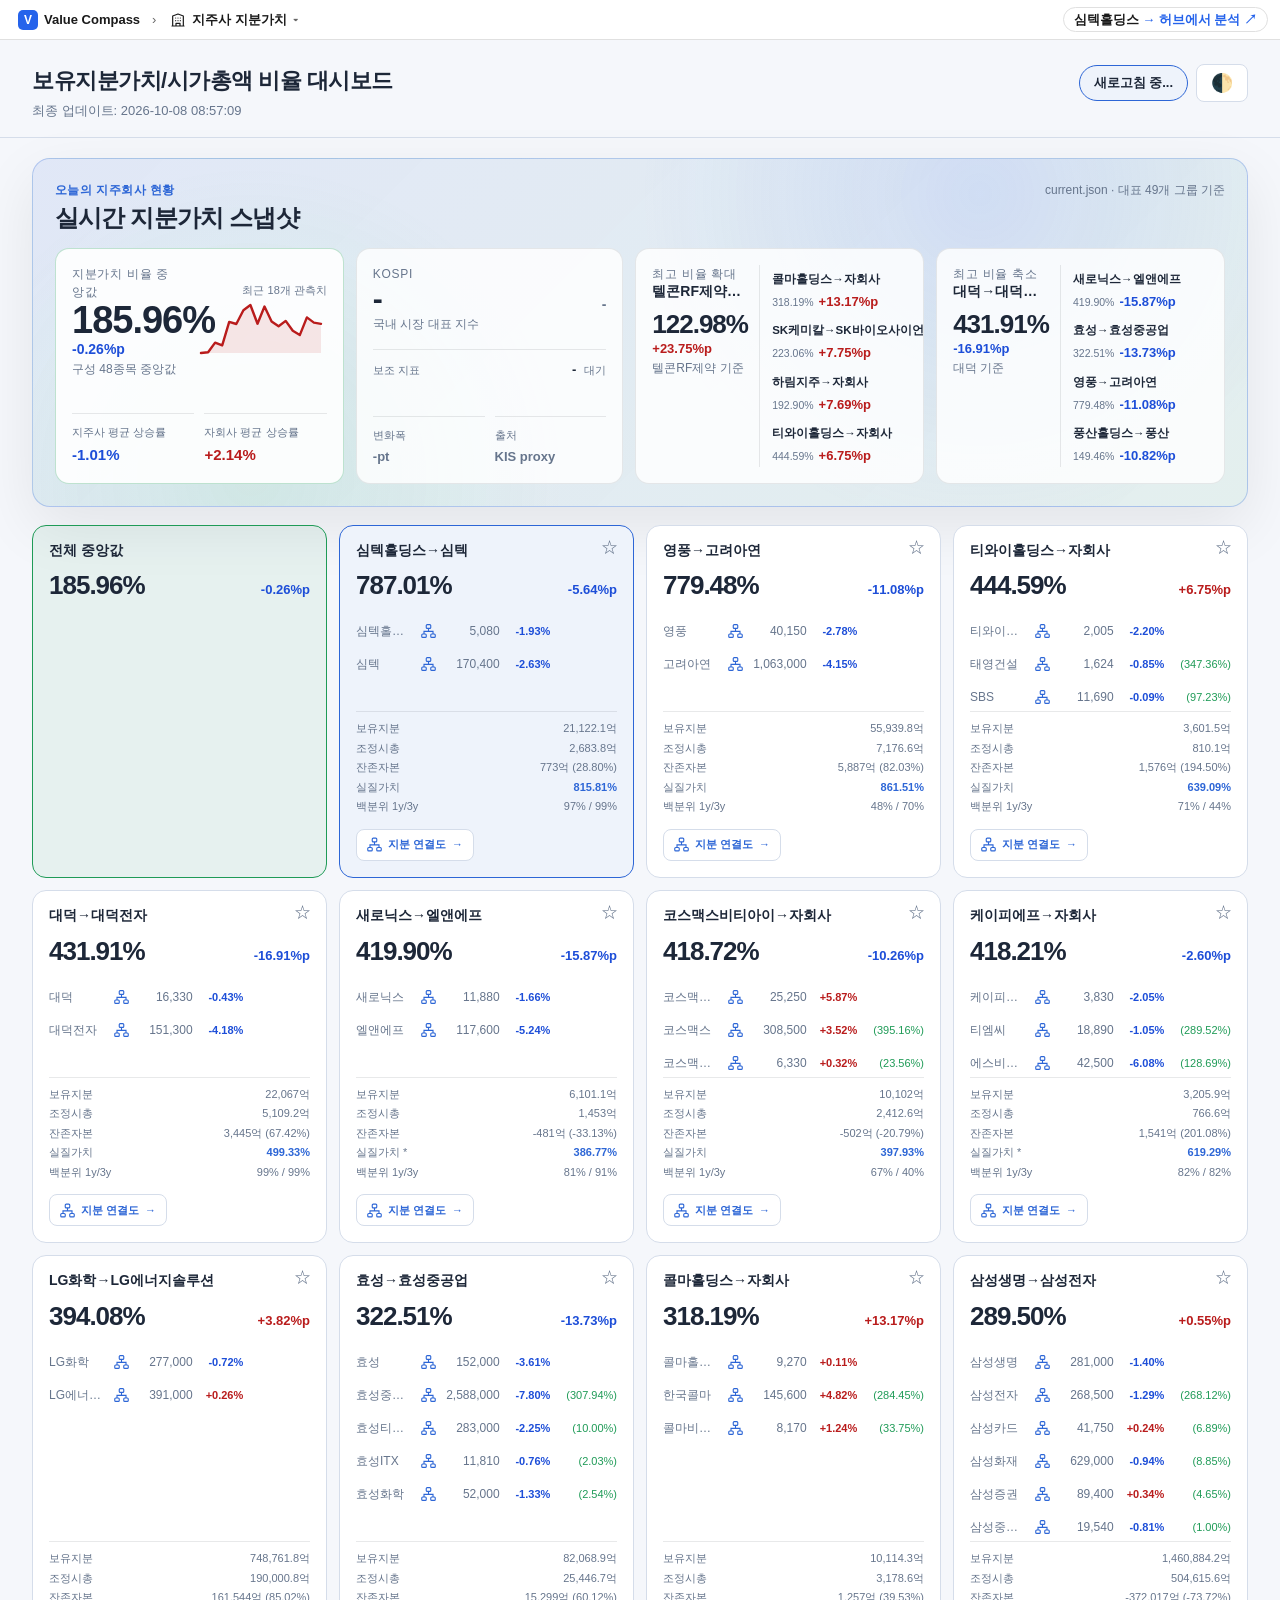
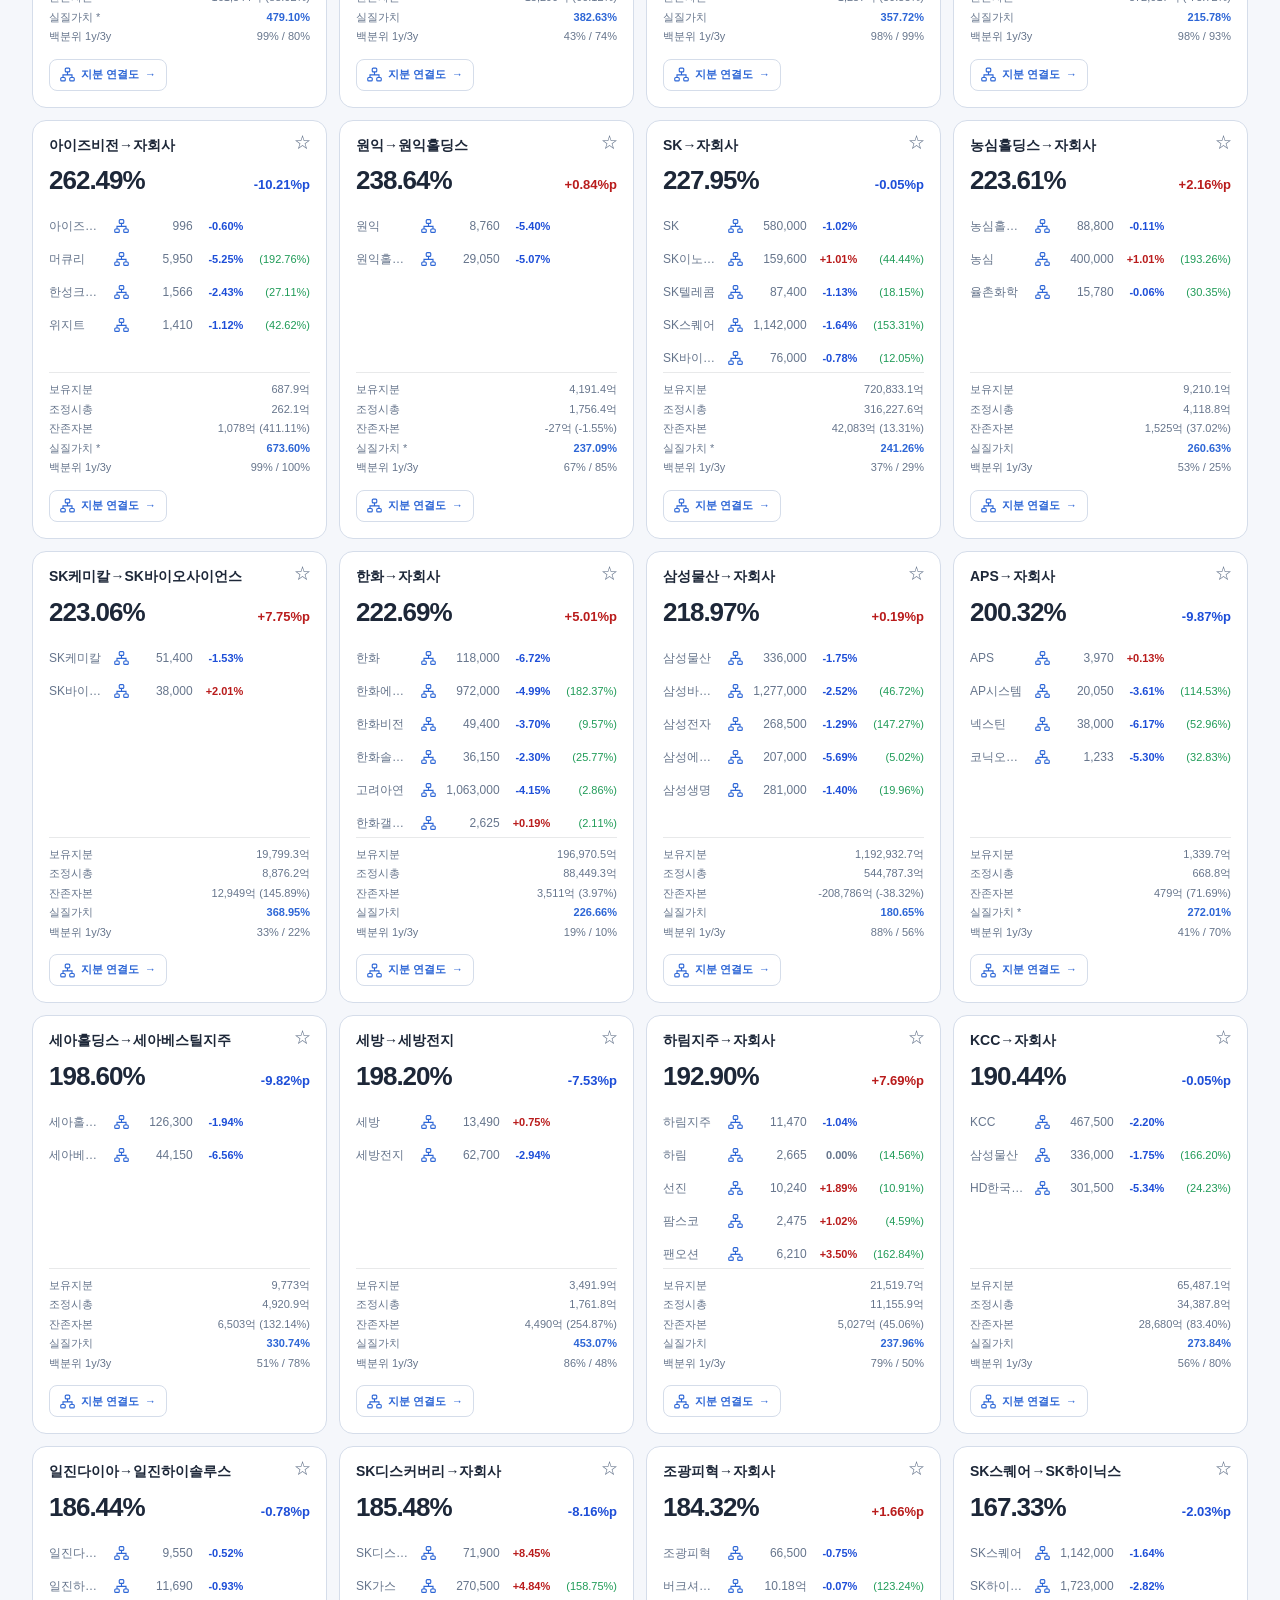
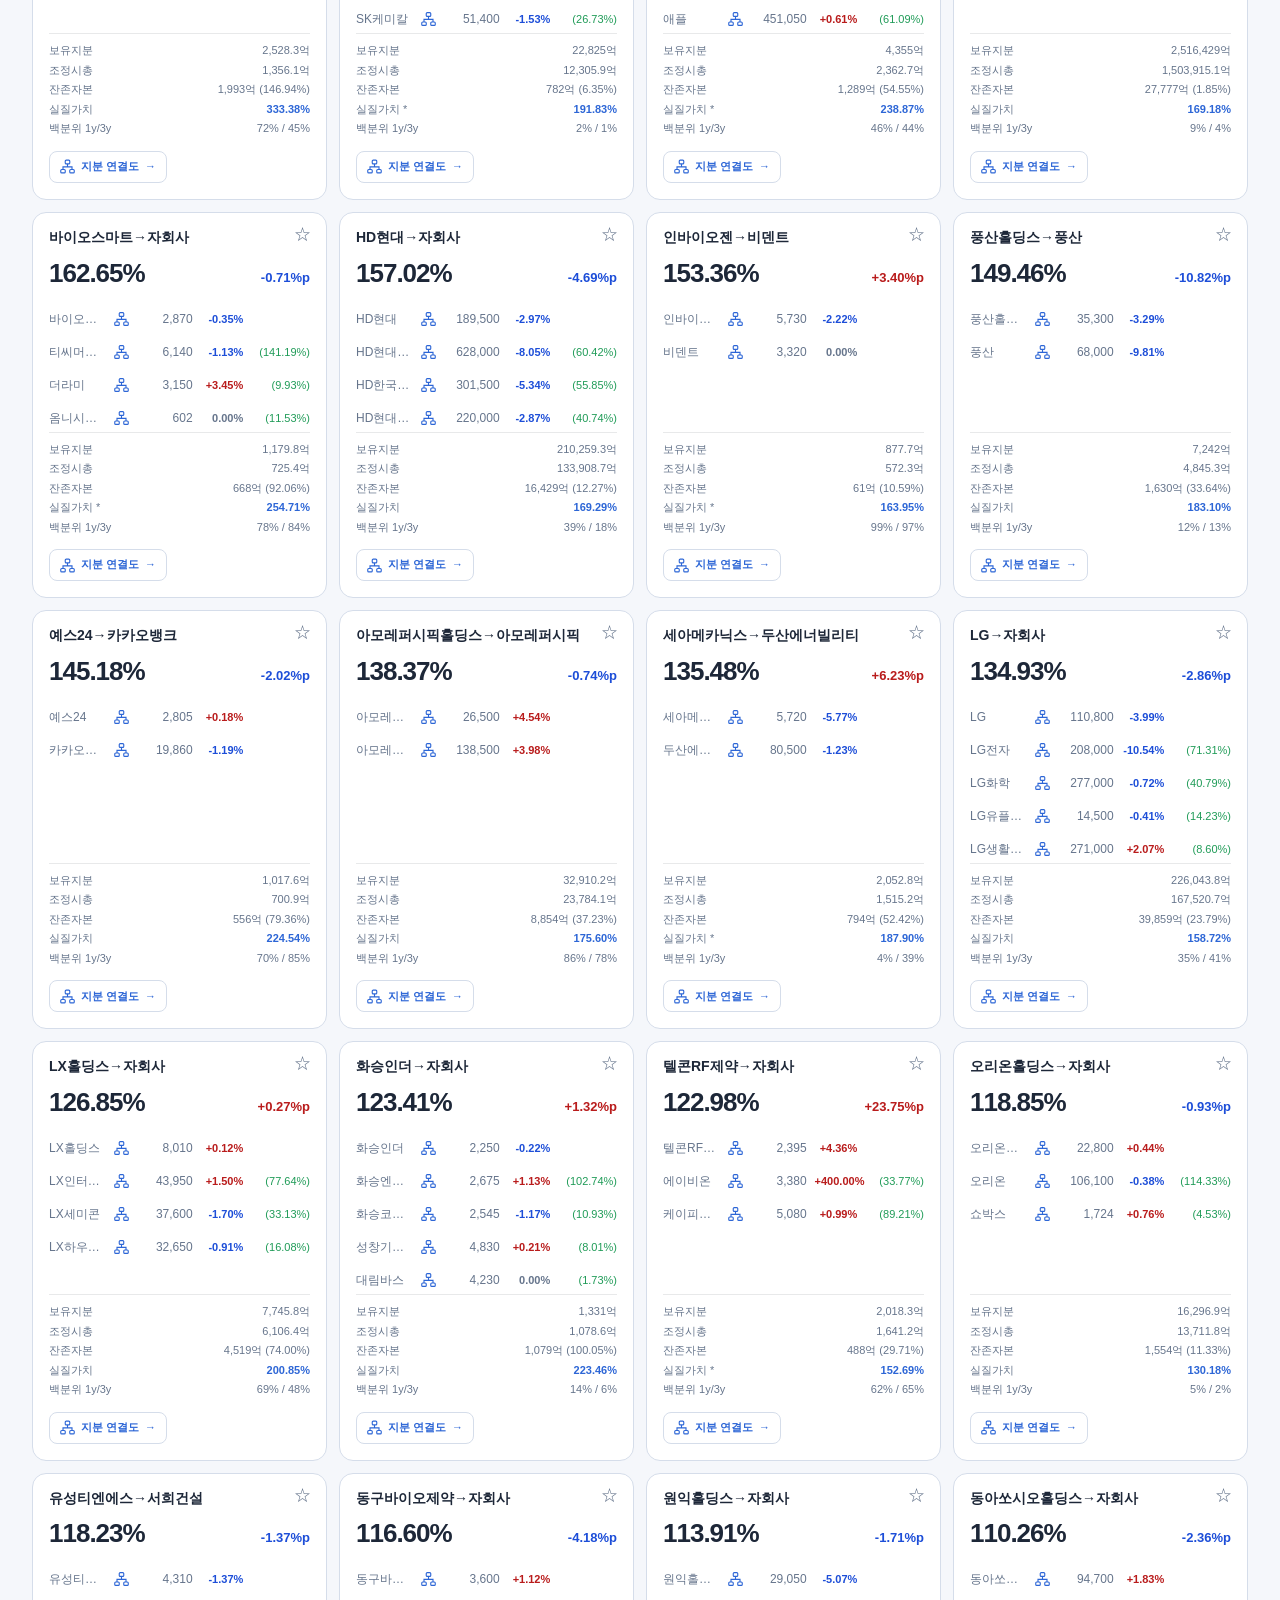
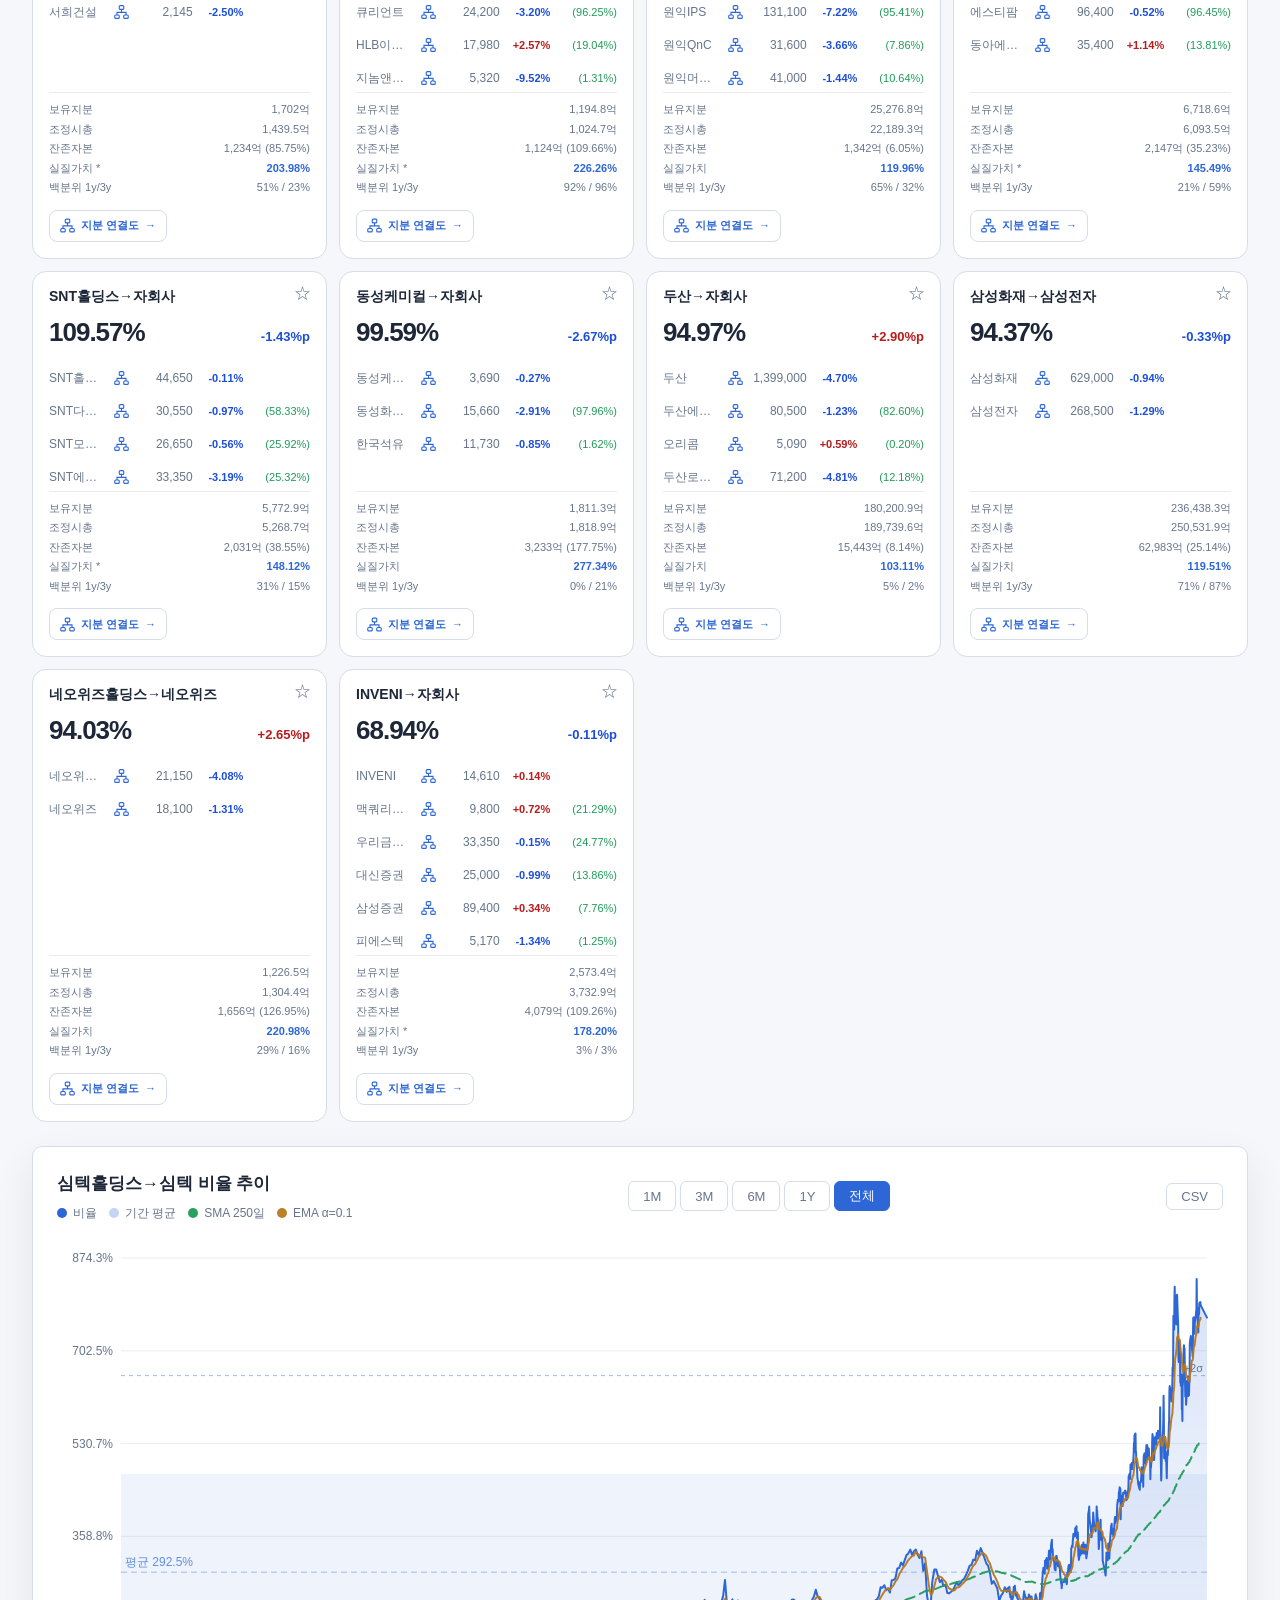
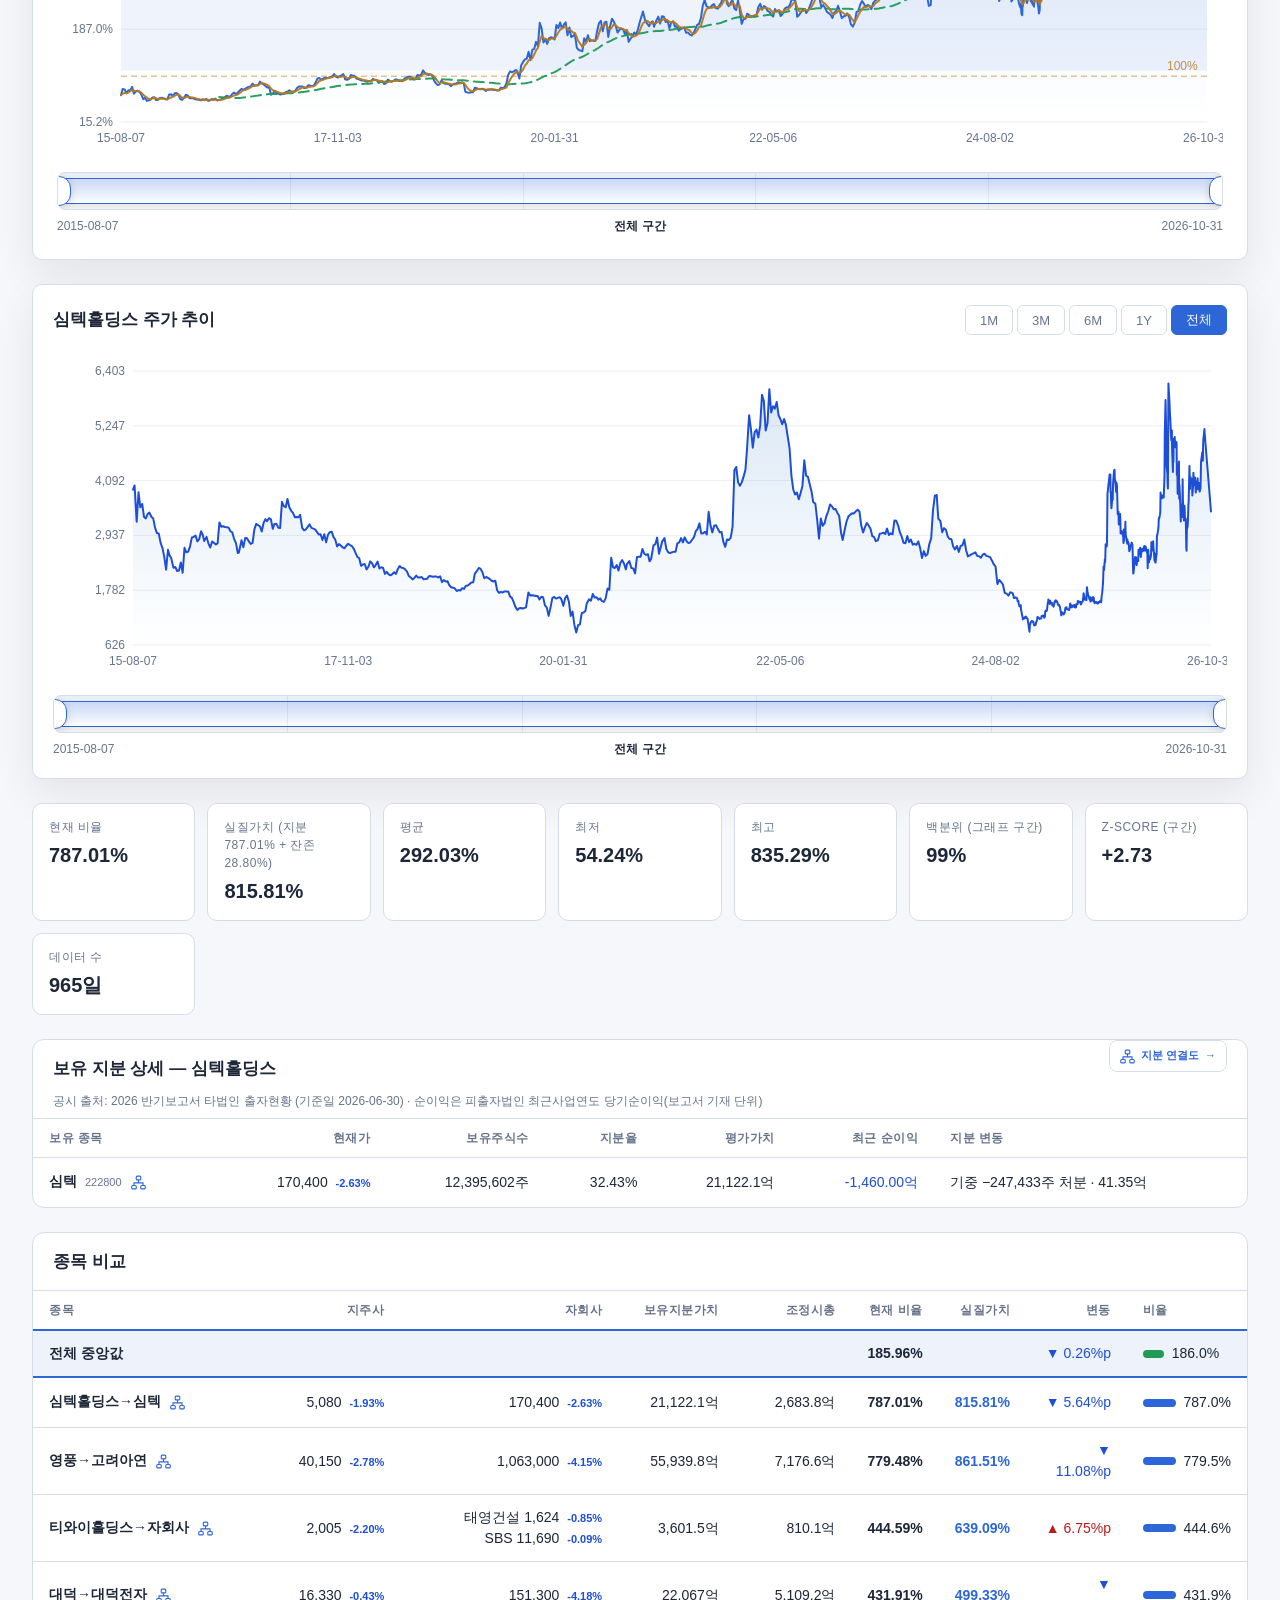
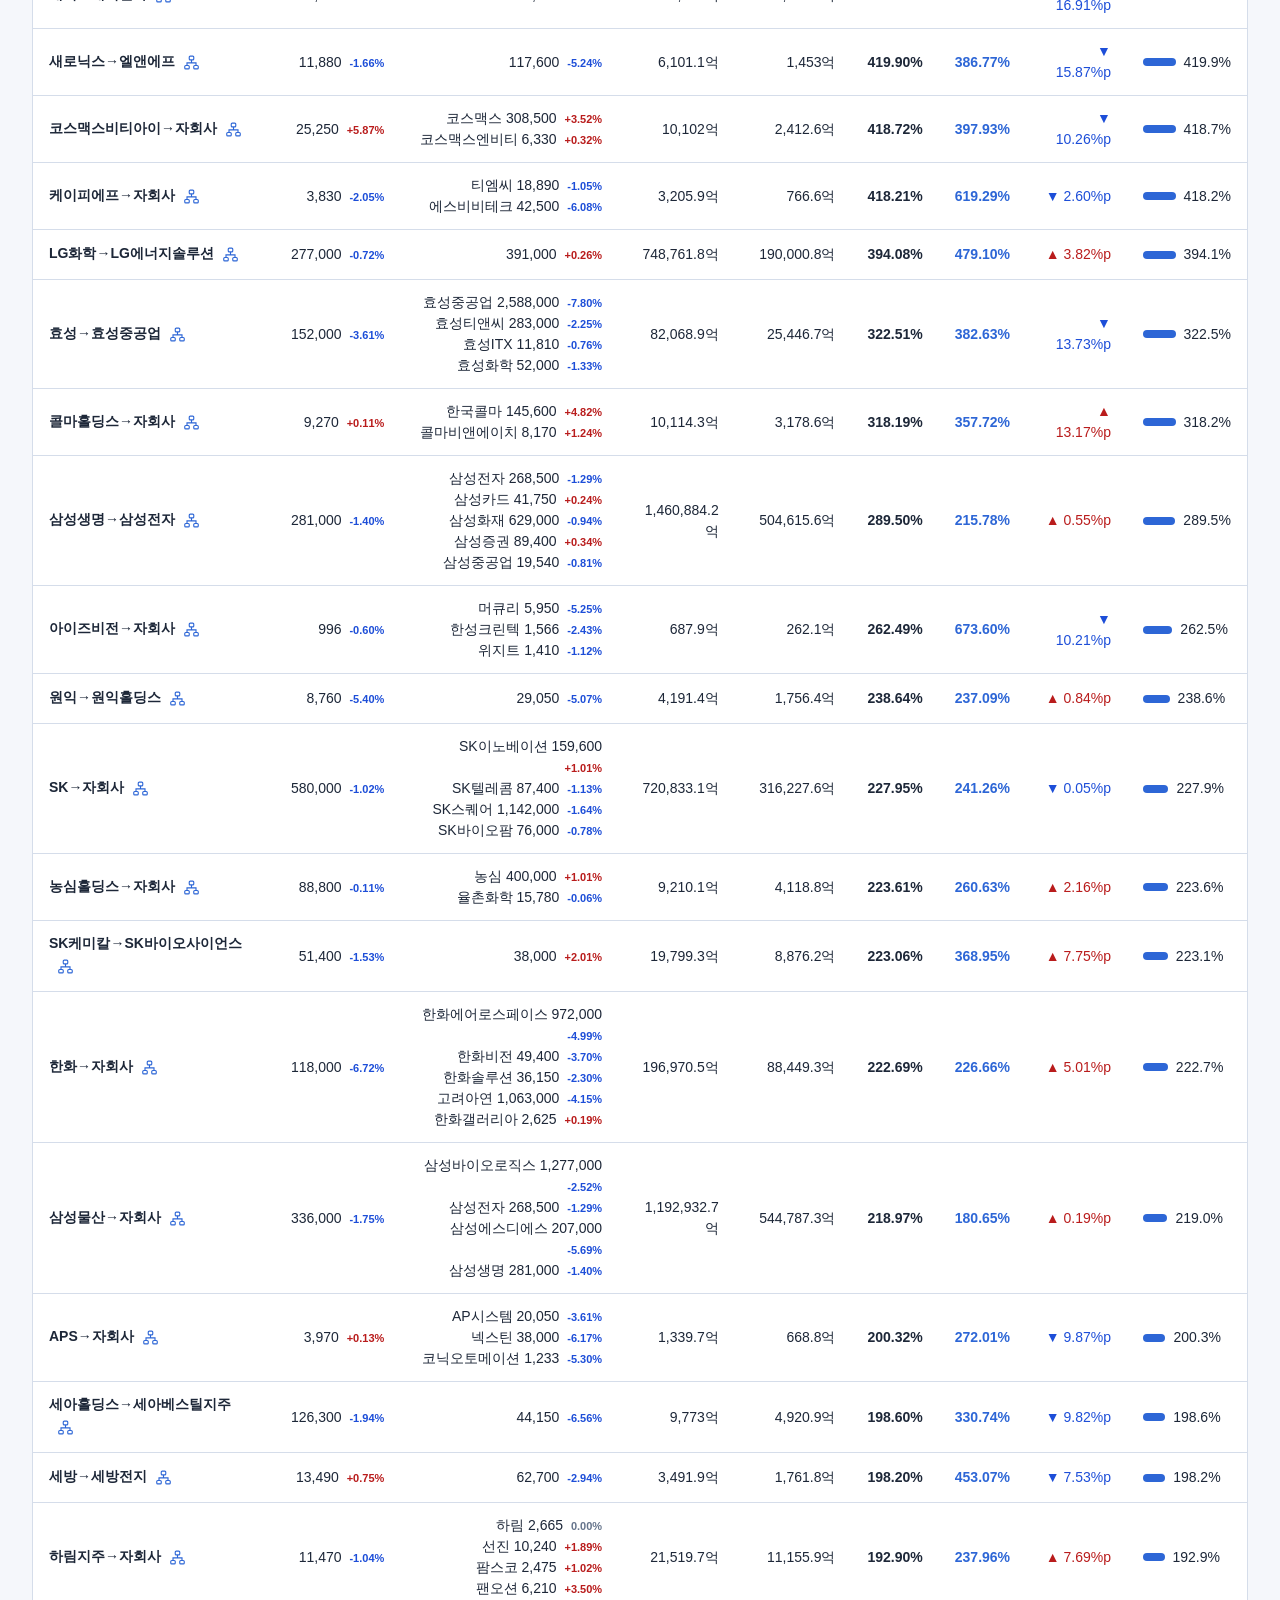
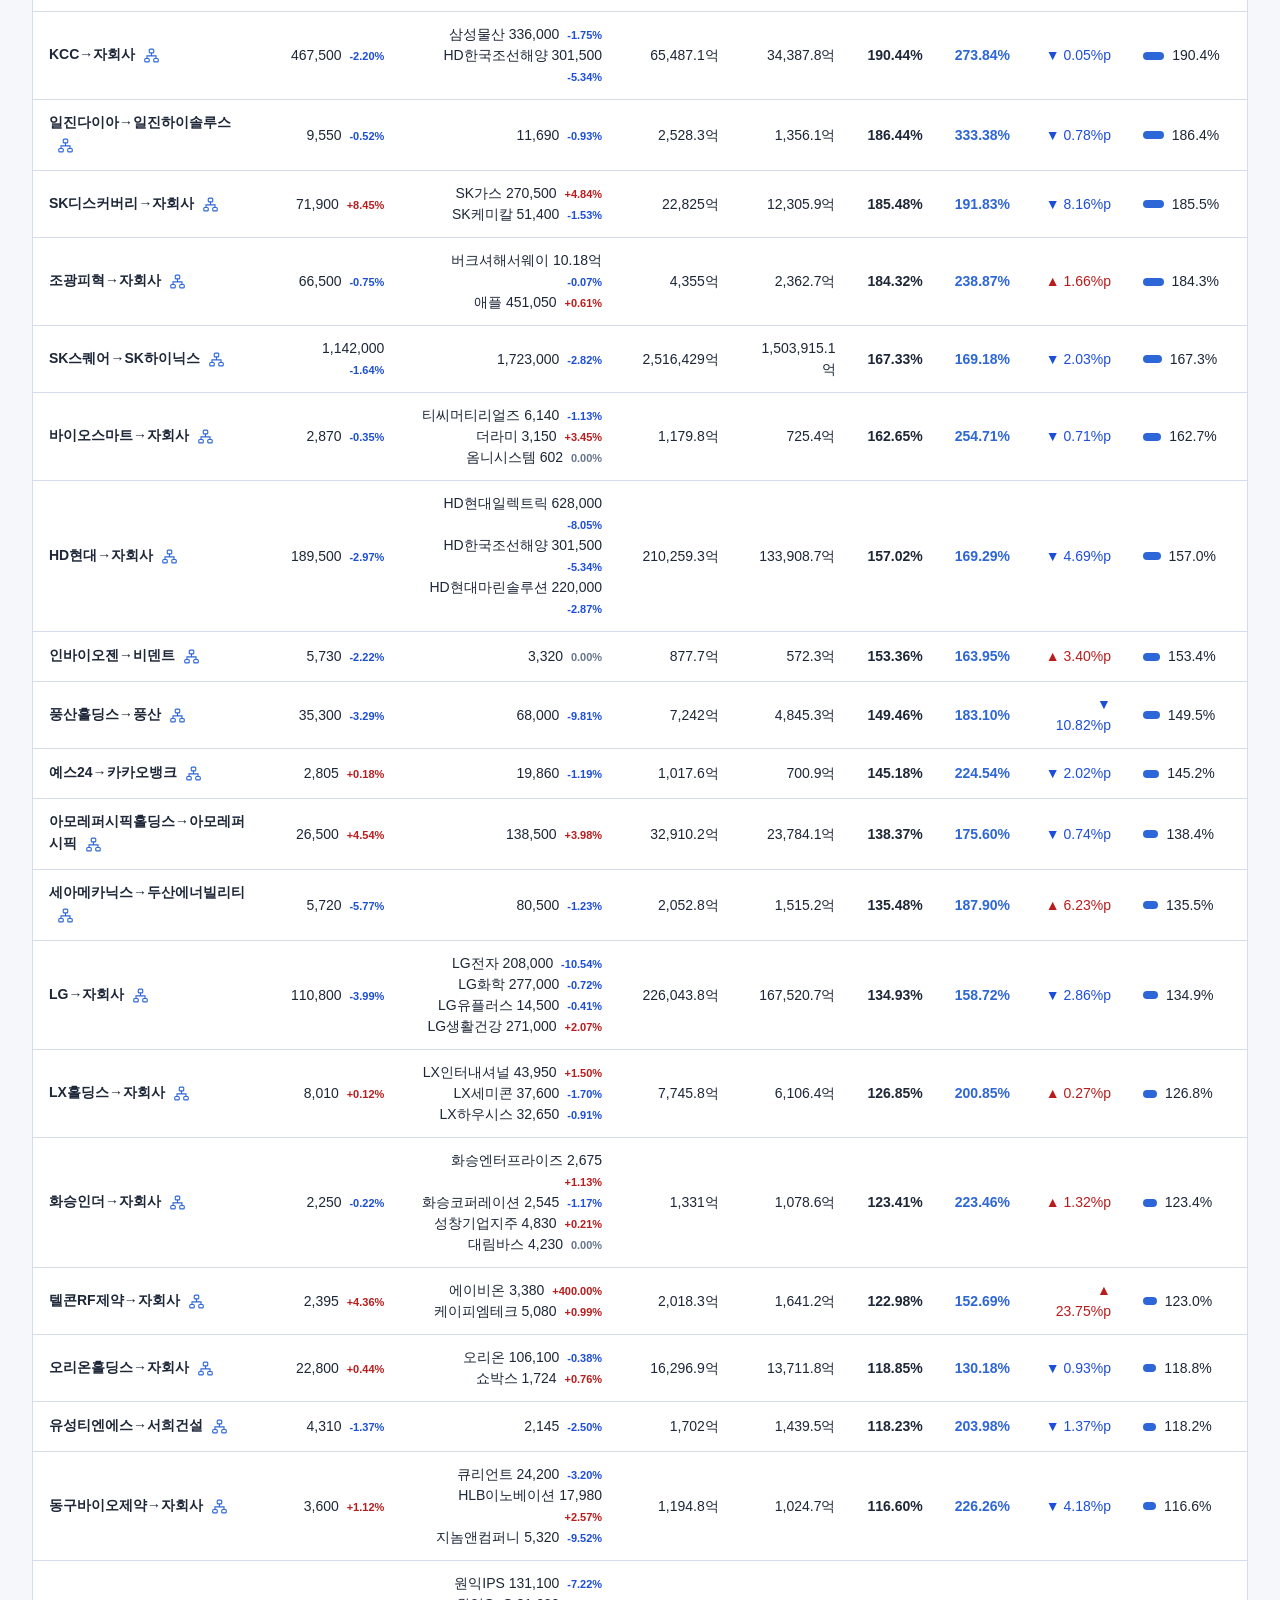
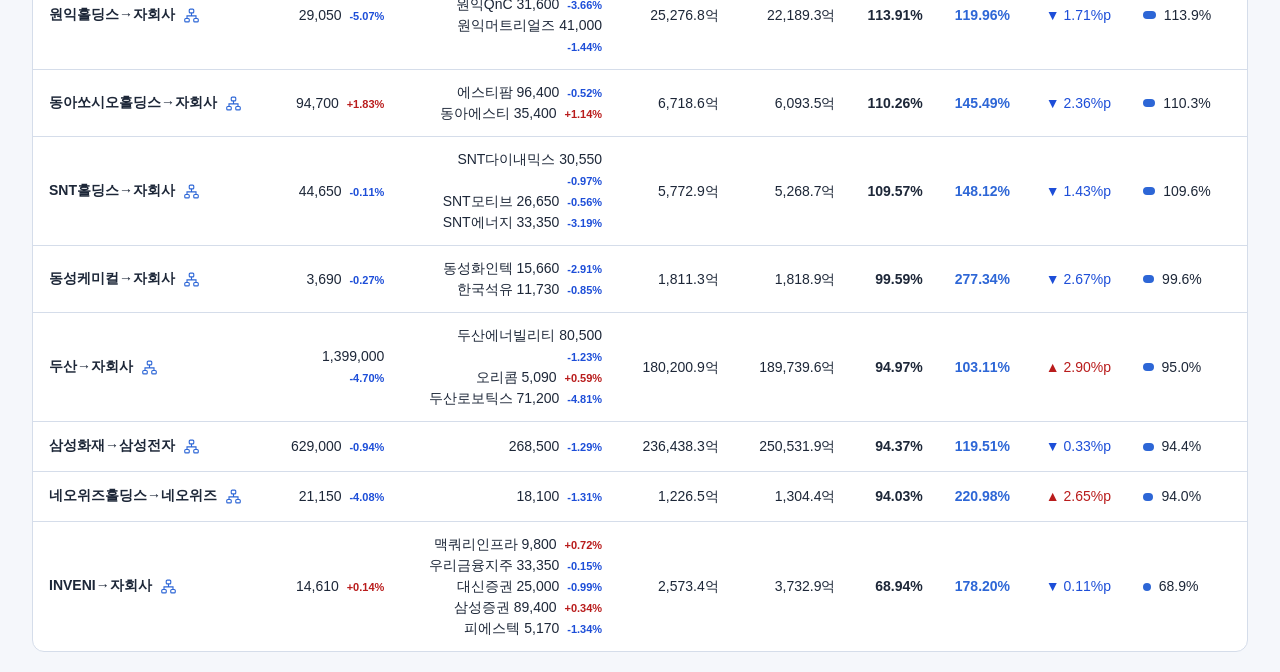
==== commit fc7a9c29: "Add interactive ownership graph for connected holdings" ====
--- a/index.html
+++ b/index.html
@@ -4,9 +4,9 @@
 <meta charset="UTF-8">
 <meta name="viewport" content="width=device-width, initial-scale=1.0">
 <title>보유지분가치/시가총액 비율 대시보드</title>
-<meta name="description" content="국내 지주회사의 상장 자회사 보유지분가치와 조정시가총액 비율을 추적하는 실시간 대시보드. 종목별 비율 추이·주가 차트·종목 비교를 제공한다.">
+<meta name="description" content="국내 지주회사의 상장 자회사 보유지분가치와 조정시가총액 비율을 추적하는 실시간 대시보드. 종목별 비율 추이·주가 차트·종목 비교·다단계 지분 연결도를 제공한다.">
 <meta property="og:title" content="보유지분가치/시가총액 비율 대시보드">
-<meta property="og:description" content="국내 지주회사의 상장 자회사 보유지분가치와 조정시가총액 비율을 추적하는 실시간 대시보드. 종목별 비율 추이·주가 차트·종목 비교를 제공한다.">
+<meta property="og:description" content="국내 지주회사의 상장 자회사 보유지분가치와 조정시가총액 비율을 추적하는 실시간 대시보드. 종목별 비율 추이·주가 차트·종목 비교·다단계 지분 연결도를 제공한다.">
 <link rel="icon" type="image/svg+xml" href="icon.svg?v=1">
 <!-- 테마·embed pre-paint 부트 (Value Compass 공용): ?theme=dark|light는 저장 없이 적용, 공용 'theme' 키, 미설정 시 prefers-color-scheme, ?embed → html[data-embed]. 블록 안은 sync-ecosystem.mjs가 채운다 — 직접 수정 금지. -->
 <!-- vc:theme-boot --><script>
@@ -41,6 +41,7 @@
 </style>
 <link rel="stylesheet" href="./vc-tokens.css?v=1.1.0">
 <link rel="stylesheet" href="css/app.css?v=20260930-vc">
+<link rel="stylesheet" href="css/ownership.css?v=20261102-graph">
 <script defer src="./vc-shell.js?v=1.1.0"></script>
 <script defer src="./analytics.js" data-project="holding_value"></script>
 <script defer src="https://ducklove.duckdns.org:3691/js/portfolio-held-badges.js?v=20260930-vc"></script>
@@ -166,19 +167,23 @@
     1) js/format.js         포맷/이스케이프(escapeHtml)/날짜 유틸 (의존 없음)
     2) js/calc.js           순수 계산·시세 파싱·시간축 (format.js 전역 사용)
     3) js/dashboard-core.js DOM 비의존 도메인 로직 (format/calc 전역 사용)
-    4) js/render.js         카드·오늘의현황·표·통계 렌더 팩토리 (1~3 전역 사용)
-    5) js/charts-ui.js      캔버스 차트·dataZoom·기간버튼 팩토리 (1~3 전역 사용)
-    6) js/live-ui.js        실시간 갱신·자동 새로고침 팩토리 (1~3 전역 사용)
-    7) js/app-boot.js       loadDashboardData·startDashboard (4~6 팩토리 조립·배선)
+    4) js/ownership-graph.js 지분 그래프 모델·연결 탐색·계층 배치 (DOM 비의존)
+    5) js/ownership-ui.js    지분 연결도 팝업 (1·4 전역 사용)
+    6) js/render.js         카드·오늘의현황·표·통계 렌더 팩토리 (1~3 전역 사용)
+    7) js/charts-ui.js      캔버스 차트·dataZoom·기간버튼 팩토리 (1~3 전역 사용)
+    8) js/live-ui.js        실시간 갱신·자동 새로고침 팩토리 (1~3 전역 사용)
+    9) js/app-boot.js       loadDashboardData·startDashboard (5~8 팩토리 조립·배선)
   이 순서는 tests/js/structure.test.mjs가 구조 계약으로 고정한다.
 -->
 <script src="js/format.js?v=20260930-vc"></script>
 <script src="js/calc.js?v=20260930-vc"></script>
 <script src="js/dashboard-core.js?v=20260930-vc"></script>
-<script src="js/render.js?v=20260930-vc"></script>
+<script src="js/ownership-graph.js?v=20261102-graph"></script>
+<script src="js/ownership-ui.js?v=20261102-graph"></script>
+<script src="js/render.js?v=20261102-graph"></script>
 <script src="js/charts-ui.js?v=20260930-vc"></script>
-<script src="js/live-ui.js?v=20260930-vc"></script>
-<script src="js/app-boot.js?v=20260930-vc"></script>
+<script src="js/live-ui.js?v=20261102-graph"></script>
+<script src="js/app-boot.js?v=20261102-graph"></script>
 <script>
 // 부트스트랩: 데이터 로드 → 대시보드 시작 (모든 로직은 js/*.js — 위 로드 순서 계약 참고)
 window.__dashboardData = loadDashboardData();
--- a/css/ownership.css
+++ b/css/ownership.css
@@ -0,0 +1,400 @@
+/* 지분 연결도: 기존 대시보드의 공용 테마 색을 그대로 사용한다. */
+body.ownership-modal-open { overflow: hidden; }
+
+.ownership-dialog {
+  width: min(1180px, calc(100vw - 40px));
+  max-width: none;
+  max-height: calc(100vh - 40px);
+  max-height: calc(100dvh - 40px);
+  margin: auto;
+  padding: 0;
+  border: 1px solid var(--border);
+  border-radius: 20px;
+  background: var(--surface);
+  color: var(--text);
+  box-shadow: 0 28px 100px rgba(0, 0, 0, 0.32);
+  overflow: hidden;
+}
+.ownership-dialog[open] { display: flex; flex-direction: column; }
+.ownership-dialog [hidden] { display: none !important; }
+.ownership-dialog::backdrop { background: rgba(6, 12, 24, 0.66); }
+.ownership-dialog button,
+.ownership-dialog select { font: inherit; }
+.ownership-dialog button { cursor: pointer; }
+.ownership-dialog button:focus-visible,
+.ownership-dialog select:focus-visible,
+.ownership-viewport:focus-visible,
+.ownership-open:focus-visible,
+.ownership-mini-link:focus-visible {
+  outline: 2px solid var(--accent);
+  outline-offset: 3px;
+}
+.ownership-dialog button:disabled { opacity: 0.4; cursor: default; }
+
+.ownership-header {
+  position: relative;
+  flex: none;
+  padding: 23px 64px 18px 24px;
+  border-bottom: 1px solid var(--border);
+}
+.ownership-kicker {
+  margin-bottom: 4px;
+  color: var(--accent);
+  font-size: 11px;
+  font-weight: 700;
+  letter-spacing: 0.08em;
+}
+.ownership-header h2 {
+  margin: 0;
+  padding: 0;
+  border: 0;
+  font-size: 22px;
+  line-height: 1.35;
+  letter-spacing: -0.5px;
+}
+.ownership-header p {
+  margin-top: 6px;
+  color: var(--text-dim);
+  font-size: 12px;
+  line-height: 1.6;
+  overflow-wrap: anywhere;
+}
+.ownership-close {
+  position: absolute;
+  top: 18px;
+  right: 18px;
+  display: inline-flex;
+  align-items: center;
+  justify-content: center;
+  width: 38px;
+  height: 38px;
+  border: 1px solid var(--border);
+  border-radius: 10px;
+  background: var(--surface2);
+  color: var(--text-dim);
+  font-size: 22px !important;
+  line-height: 1;
+}
+.ownership-close:hover { border-color: var(--accent); color: var(--text); }
+
+.ownership-toolbar {
+  display: flex;
+  align-items: center;
+  justify-content: space-between;
+  flex: none;
+  flex-wrap: wrap;
+  gap: 12px;
+  padding: 12px 24px;
+  border-bottom: 1px solid var(--border);
+}
+.ownership-stock-control {
+  display: flex;
+  align-items: center;
+  gap: 10px;
+  min-width: 0;
+  color: var(--text-dim);
+  font-size: 12px;
+}
+.ownership-stock-control > span { flex: none; }
+.ownership-stock-control select {
+  width: 230px;
+  max-width: 100%;
+  min-width: 0;
+  min-height: 36px;
+  padding: 6px 30px 6px 10px;
+  border: 1px solid var(--border);
+  border-radius: 8px;
+  background: var(--surface2);
+  color: var(--text);
+  font-size: 12px;
+  cursor: pointer;
+}
+.ownership-zoom-controls { display: flex; align-items: center; gap: 5px; }
+.ownership-zoom-controls button {
+  display: inline-flex;
+  align-items: center;
+  justify-content: center;
+  min-width: 34px;
+  min-height: 34px;
+  padding: 5px 9px;
+  border: 1px solid var(--border);
+  border-radius: 7px;
+  background: var(--surface);
+  color: var(--text);
+  font-size: 12px;
+  line-height: 1;
+}
+.ownership-zoom-controls button:hover:not(:disabled) {
+  border-color: var(--accent);
+  background: var(--surface2);
+}
+.ownership-zoom-controls output {
+  min-width: 43px;
+  margin-left: 3px;
+  color: var(--text-dim);
+  font-size: 11px;
+  text-align: right;
+  font-variant-numeric: tabular-nums;
+}
+.ownership-toolbar svg,
+.ownership-open svg,
+.ownership-mini-link svg {
+  display: inline-block;
+  width: 15px;
+  height: 15px;
+  flex: none;
+  vertical-align: middle;
+}
+
+.ownership-body {
+  display: grid;
+  grid-template-columns: minmax(0, 1fr) 286px;
+  flex: 1 1 auto;
+  min-height: min(340px, 45vh);
+  height: 55vh;
+  max-height: 650px;
+  overflow: hidden;
+}
+.ownership-viewport {
+  position: relative;
+  min-width: 0;
+  min-height: 0;
+  overflow: auto;
+  background-color: var(--surface2);
+  background-image: radial-gradient(var(--border) 1px, transparent 1px);
+  background-size: 20px 20px;
+  overscroll-behavior: contain;
+  -webkit-overflow-scrolling: touch;
+}
+.ownership-viewport:focus-visible { outline-offset: -4px; }
+.ownership-canvas { position: relative; overflow: hidden; margin-inline: auto; }
+.ownership-stage { position: relative; transform-origin: top left; }
+.ownership-edges { position: absolute; top: 0; left: 0; overflow: visible; pointer-events: none; }
+.ownership-edge,
+.ownership-edge path {
+  fill: none;
+  stroke: var(--text-dim);
+  stroke-width: 1.5;
+  opacity: 0.65;
+}
+.ownership-edge.is-focus,
+.ownership-edge.is-focus path { stroke: var(--accent); stroke-width: 2; opacity: 1; }
+.ownership-edges marker path { fill: var(--text-dim); stroke: none; }
+.ownership-edge-label,
+.ownership-edge-label text {
+  fill: var(--text-dim);
+  stroke: var(--surface2);
+  stroke-width: 6px;
+  stroke-linejoin: round;
+  paint-order: stroke;
+  font-size: 11px;
+  font-weight: 600;
+  text-anchor: middle;
+}
+.ownership-edge.is-focus .ownership-edge-label,
+.ownership-edge-label.is-focus { fill: var(--accent); }
+.ownership-node {
+  position: absolute;
+  display: flex;
+  flex-direction: column;
+  align-items: flex-start;
+  justify-content: center;
+  gap: 3px;
+  width: 188px;
+  height: 84px;
+  padding: 10px 14px;
+  border: 1px solid var(--border);
+  border-radius: 12px;
+  background: var(--surface);
+  color: var(--text);
+  text-align: left;
+  box-shadow: 0 3px 8px rgba(0, 0, 0, 0.035);
+}
+.ownership-node:hover { border-color: var(--accent); }
+.ownership-node.is-focus {
+  border: 2px solid var(--accent);
+  padding: 9px 13px;
+  box-shadow: 0 0 0 4px var(--overview-card-active-bg);
+}
+.ownership-node-role { color: var(--text-dim); font-size: 10px; line-height: 1.2; }
+.ownership-node.is-focus .ownership-node-role { color: var(--accent); }
+.ownership-node-name {
+  max-width: 100%;
+  color: var(--text);
+  font-size: 14px;
+  font-weight: 700;
+  line-height: 1.4;
+  white-space: nowrap;
+  overflow: hidden;
+  text-overflow: ellipsis;
+}
+.ownership-node-code {
+  color: var(--text-dim);
+  font-size: 10px;
+  line-height: 1.2;
+  font-variant-numeric: tabular-nums;
+}
+
+.ownership-inspector {
+  min-width: 0;
+  padding: 20px;
+  border-left: 1px solid var(--border);
+  background: var(--surface);
+  overflow-y: auto;
+  overscroll-behavior: contain;
+}
+.ownership-focus-name { font-size: 18px; font-weight: 700; line-height: 1.4; overflow-wrap: anywhere; }
+.ownership-focus-code { margin-top: 3px; color: var(--text-dim); font-size: 11px; }
+.ownership-detail-link {
+  display: inline-flex;
+  align-items: center;
+  justify-content: center;
+  min-height: 34px;
+  margin-top: 12px;
+  padding: 6px 11px;
+  border: 1px solid var(--border);
+  border-radius: 8px;
+  background: var(--surface2);
+  color: var(--accent);
+  font-size: 12px !important;
+  font-weight: 600 !important;
+}
+.ownership-detail-link:hover { border-color: var(--accent); }
+.ownership-inspector section { margin-top: 22px; }
+.ownership-inspector section h3 {
+  margin: 0 0 8px;
+  color: var(--text-dim);
+  font-size: 11px;
+  font-weight: 600;
+  line-height: 1.5;
+}
+.ownership-relations { display: flex; flex-direction: column; gap: 6px; list-style: none; }
+.ownership-relations li { min-width: 0; }
+.ownership-relation {
+  display: flex;
+  flex-direction: column;
+  align-items: flex-start;
+  gap: 3px;
+  width: 100%;
+  min-height: 52px;
+  padding: 9px 10px;
+  border: 1px solid var(--border);
+  border-radius: 9px;
+  background: var(--surface);
+  color: var(--text);
+  text-align: left;
+}
+.ownership-relation:hover { border-color: var(--accent); background: var(--surface2); }
+.ownership-relation-name { font-size: 12px; font-weight: 600; line-height: 1.4; overflow-wrap: anywhere; }
+.ownership-relation-meta { color: var(--text-dim); font-size: 10px; line-height: 1.4; font-variant-numeric: tabular-nums; }
+.ownership-empty { padding: 9px 0; color: var(--text-dim); font-size: 12px; line-height: 1.65; }
+.ownership-status { padding: 32px 24px; color: var(--text-dim); font-size: 13px; }
+.ownership-status[hidden] { display: none; }
+.ownership-footnote {
+  flex: none;
+  padding: 11px 24px;
+  border-top: 1px solid var(--border);
+  color: var(--text-dim);
+  font-size: 11px;
+  line-height: 1.65;
+  overflow-wrap: anywhere;
+}
+
+.ownership-open {
+  display: inline-flex;
+  align-items: center;
+  justify-content: center;
+  align-self: flex-start;
+  gap: 6px;
+  min-height: 32px;
+  margin-top: 14px;
+  padding: 6px 10px;
+  border: 1px solid var(--border);
+  border-radius: 8px;
+  background: var(--surface);
+  color: var(--accent);
+  font: inherit;
+  font-size: 11px;
+  font-weight: 600;
+  line-height: 1.4;
+  white-space: nowrap;
+  cursor: pointer;
+}
+.ownership-open:hover { border-color: var(--accent); background: var(--surface2); }
+.card .ownership-open { margin-top: auto; margin-bottom: 0; }
+.card .amounts + .ownership-open,
+.card .prices + .ownership-open { margin-top: 14px; }
+.ownership-mini-link {
+  display: inline-flex;
+  align-items: center;
+  justify-content: center;
+  gap: 4px;
+  min-width: 25px;
+  min-height: 25px;
+  margin-left: 4px;
+  padding: 3px 5px;
+  border: 0;
+  border-radius: 5px;
+  background: transparent;
+  color: var(--accent);
+  font: inherit;
+  font-size: 11px;
+  line-height: 1.3;
+  text-decoration: none;
+  vertical-align: middle;
+  cursor: pointer;
+}
+.ownership-mini-link:hover { background: var(--surface2); }
+.price-label { position: relative; padding-right: 28px; line-height: 28px; }
+.price-label .ownership-mini-link {
+  position: absolute;
+  right: 0;
+  top: 50%;
+  transform: translateY(-50%);
+  margin: 0;
+}
+.ownership-heading { display: flex; align-items: center; justify-content: space-between; gap: 12px; }
+.ownership-heading h2 { flex: 1; min-width: 0; }
+.ownership-heading .ownership-open { flex: none; margin: 0 20px 0 0; }
+
+@media (max-width: 768px) {
+  .ownership-dialog {
+    width: calc(100vw - 16px);
+    max-height: calc(100vh - 16px);
+    max-height: calc(100dvh - 16px);
+    border-radius: 15px;
+  }
+  .ownership-header { padding: 17px 54px 14px 16px; }
+  .ownership-header h2 { font-size: 20px; }
+  .ownership-header p { font-size: 11px; }
+  .ownership-close { top: 12px; right: 10px; width: 36px; height: 36px; }
+  .ownership-toolbar { align-items: stretch; gap: 9px; padding: 10px 16px; }
+  .ownership-stock-control { flex: 1 1 100%; gap: 8px; }
+  .ownership-stock-control select { flex: 1; width: auto; }
+  .ownership-zoom-controls { justify-content: flex-end; width: 100%; }
+  .ownership-zoom-controls button { min-width: 36px; min-height: 36px; }
+  .ownership-body {
+    display: flex;
+    flex-direction: column;
+    height: auto;
+    min-height: 0;
+    max-height: none;
+    overflow-y: auto;
+    overscroll-behavior: contain;
+  }
+  .ownership-viewport { flex: none; height: 47vh; height: 47dvh; min-height: 260px; max-height: 460px; }
+  .ownership-inspector { flex: none; padding: 16px; border-top: 1px solid var(--border); border-left: 0; overflow: visible; }
+  .ownership-inspector section { margin-top: 16px; }
+  .ownership-relations { display: grid; grid-template-columns: repeat(auto-fit, minmax(140px, 1fr)); }
+  .ownership-footnote { padding: 10px 16px; font-size: 10px; }
+  .ownership-heading { flex-wrap: wrap; gap: 0; }
+  .ownership-heading .ownership-open { margin: 8px 16px 10px; }
+  .ownership-mini-link { min-width: 28px; min-height: 28px; }
+}
+
+@media (max-height: 560px) and (min-width: 769px) {
+  .ownership-header { padding-top: 14px; padding-bottom: 12px; }
+  .ownership-toolbar { padding-top: 8px; padding-bottom: 8px; }
+  .ownership-body { min-height: 180px; }
+  .ownership-footnote { padding-top: 8px; padding-bottom: 8px; }
+}
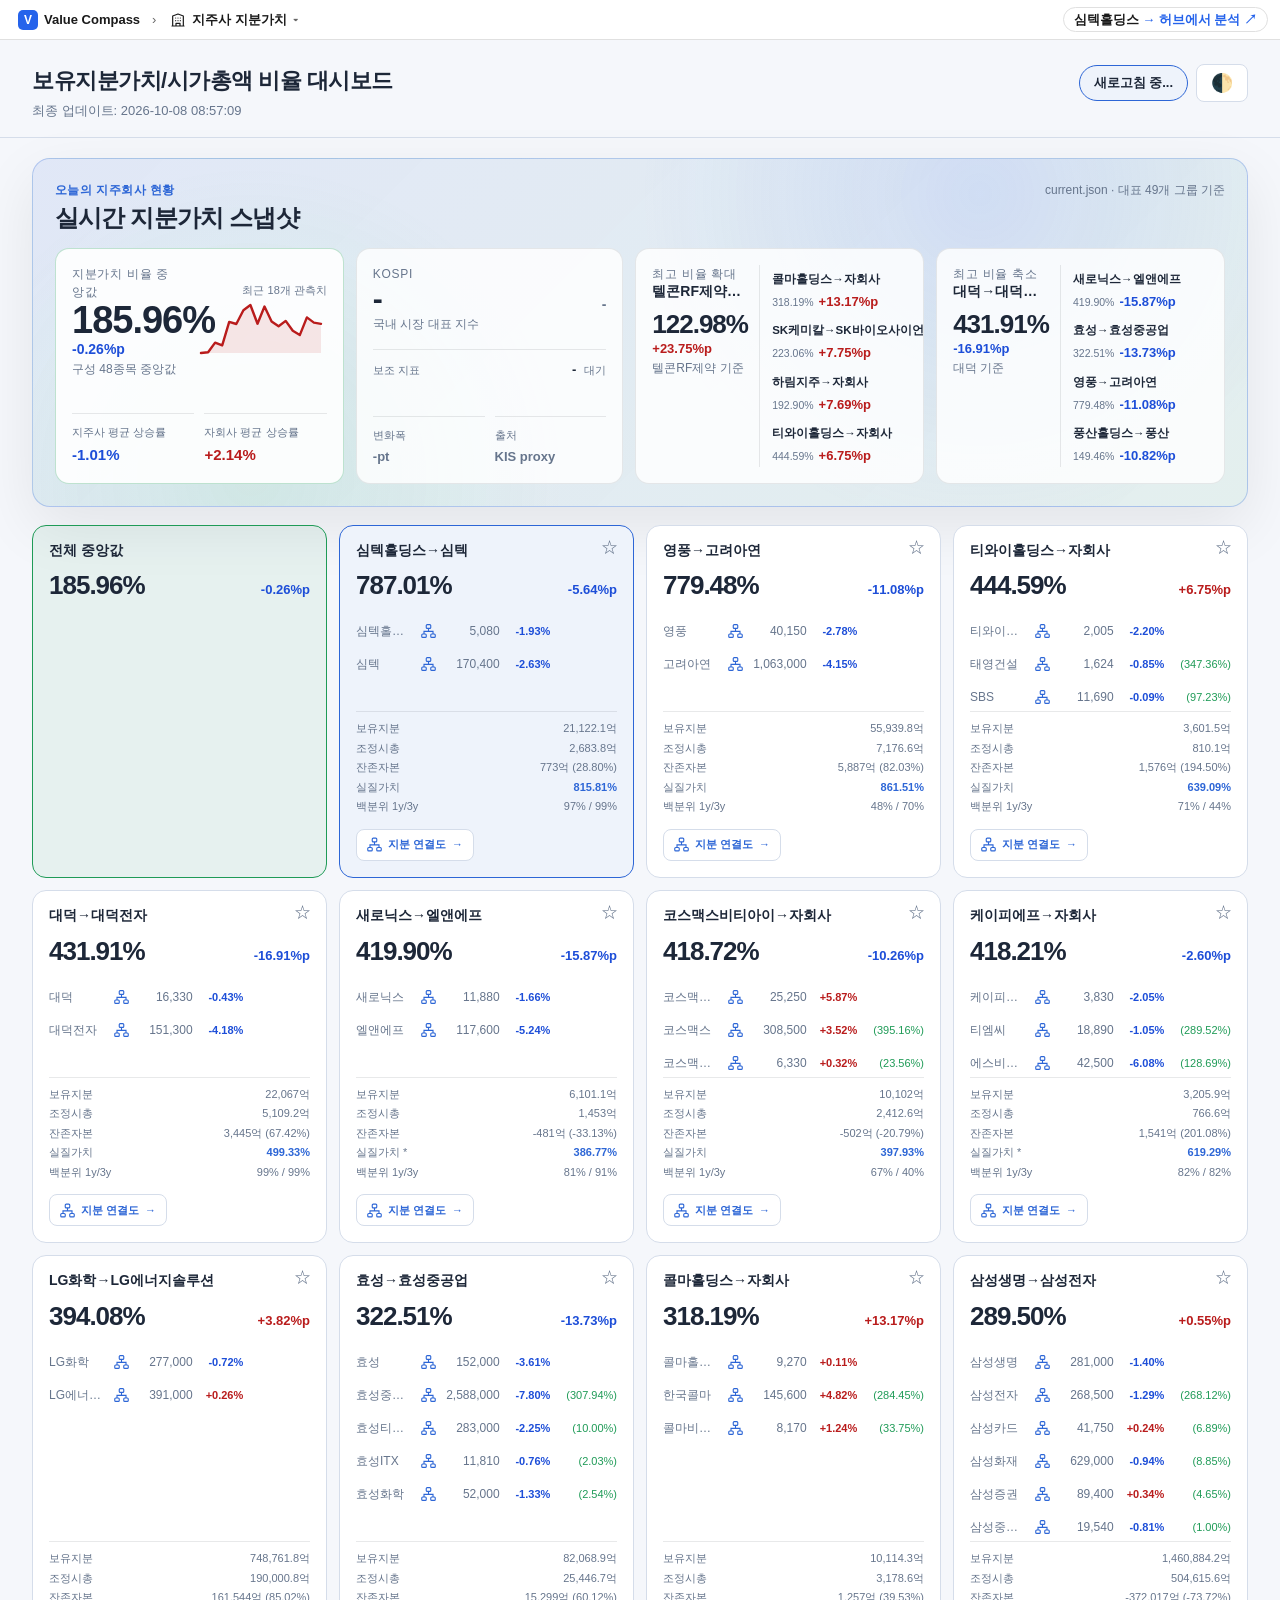
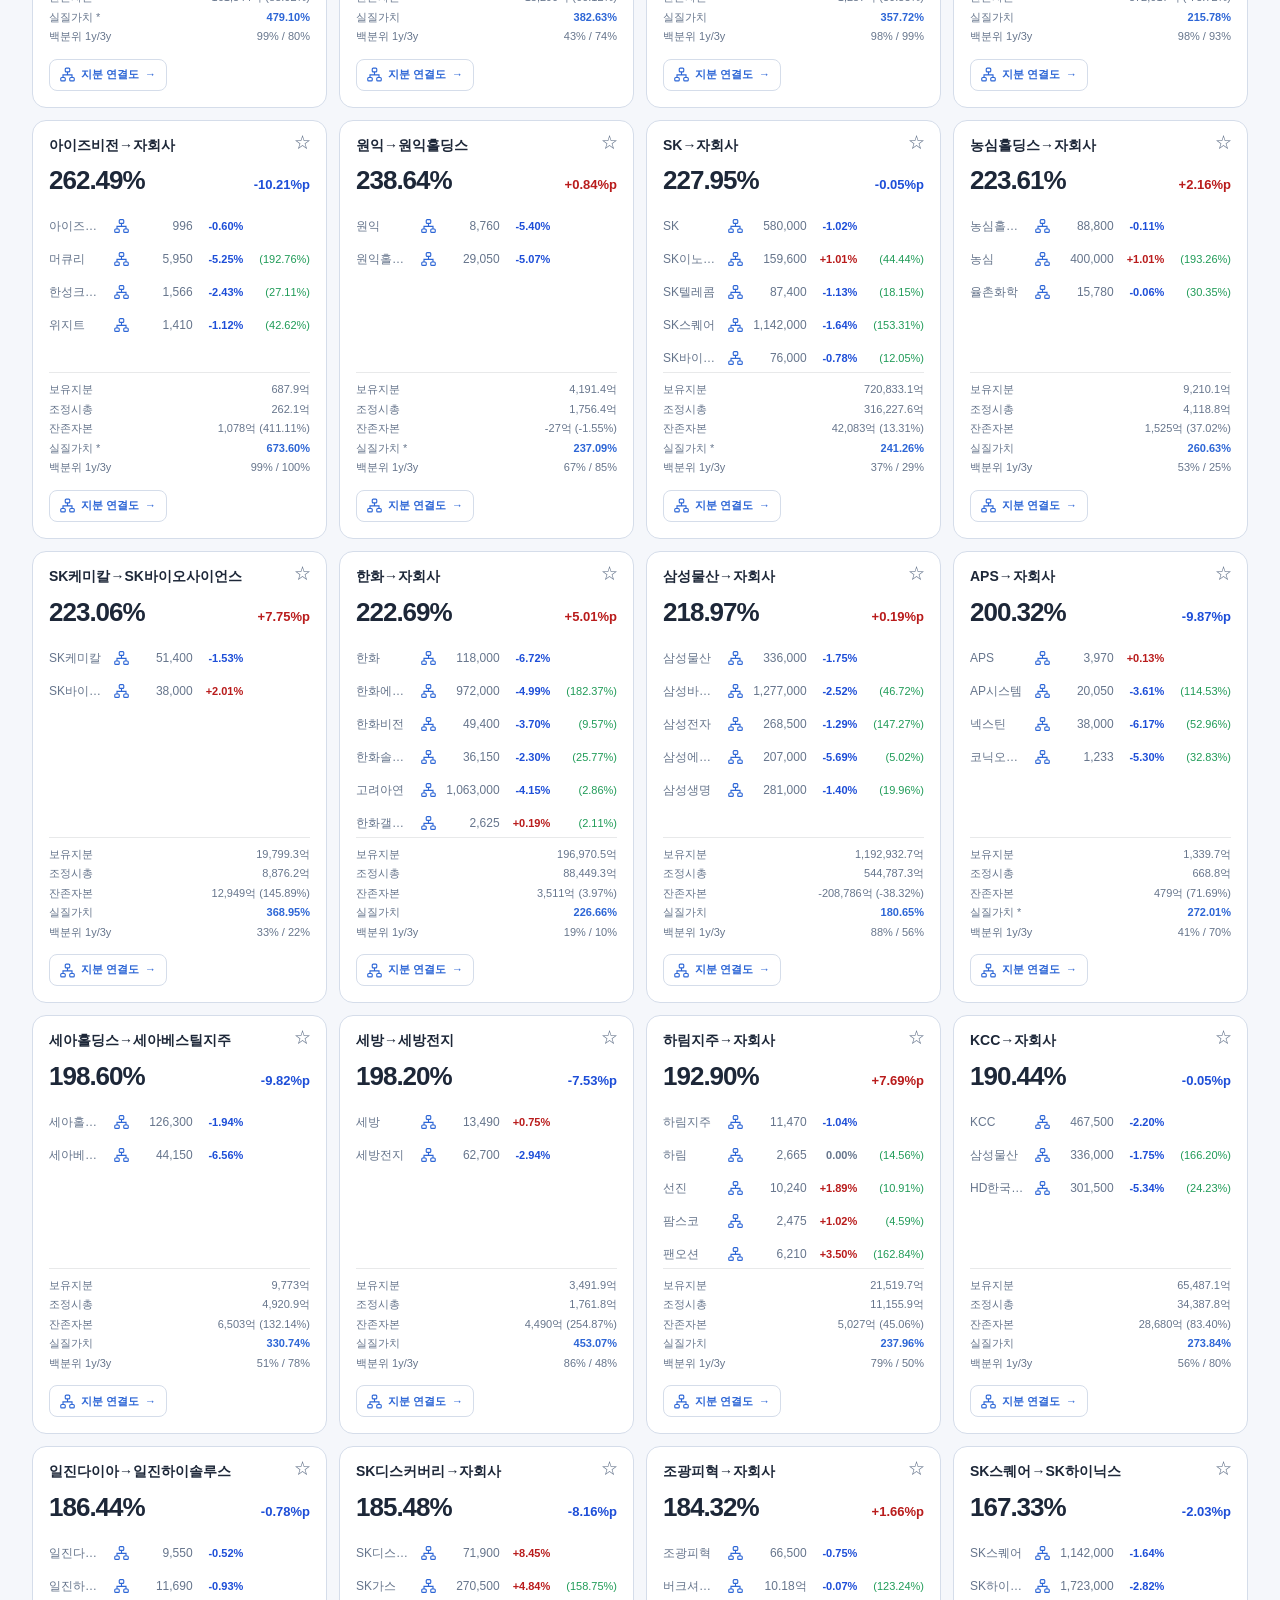
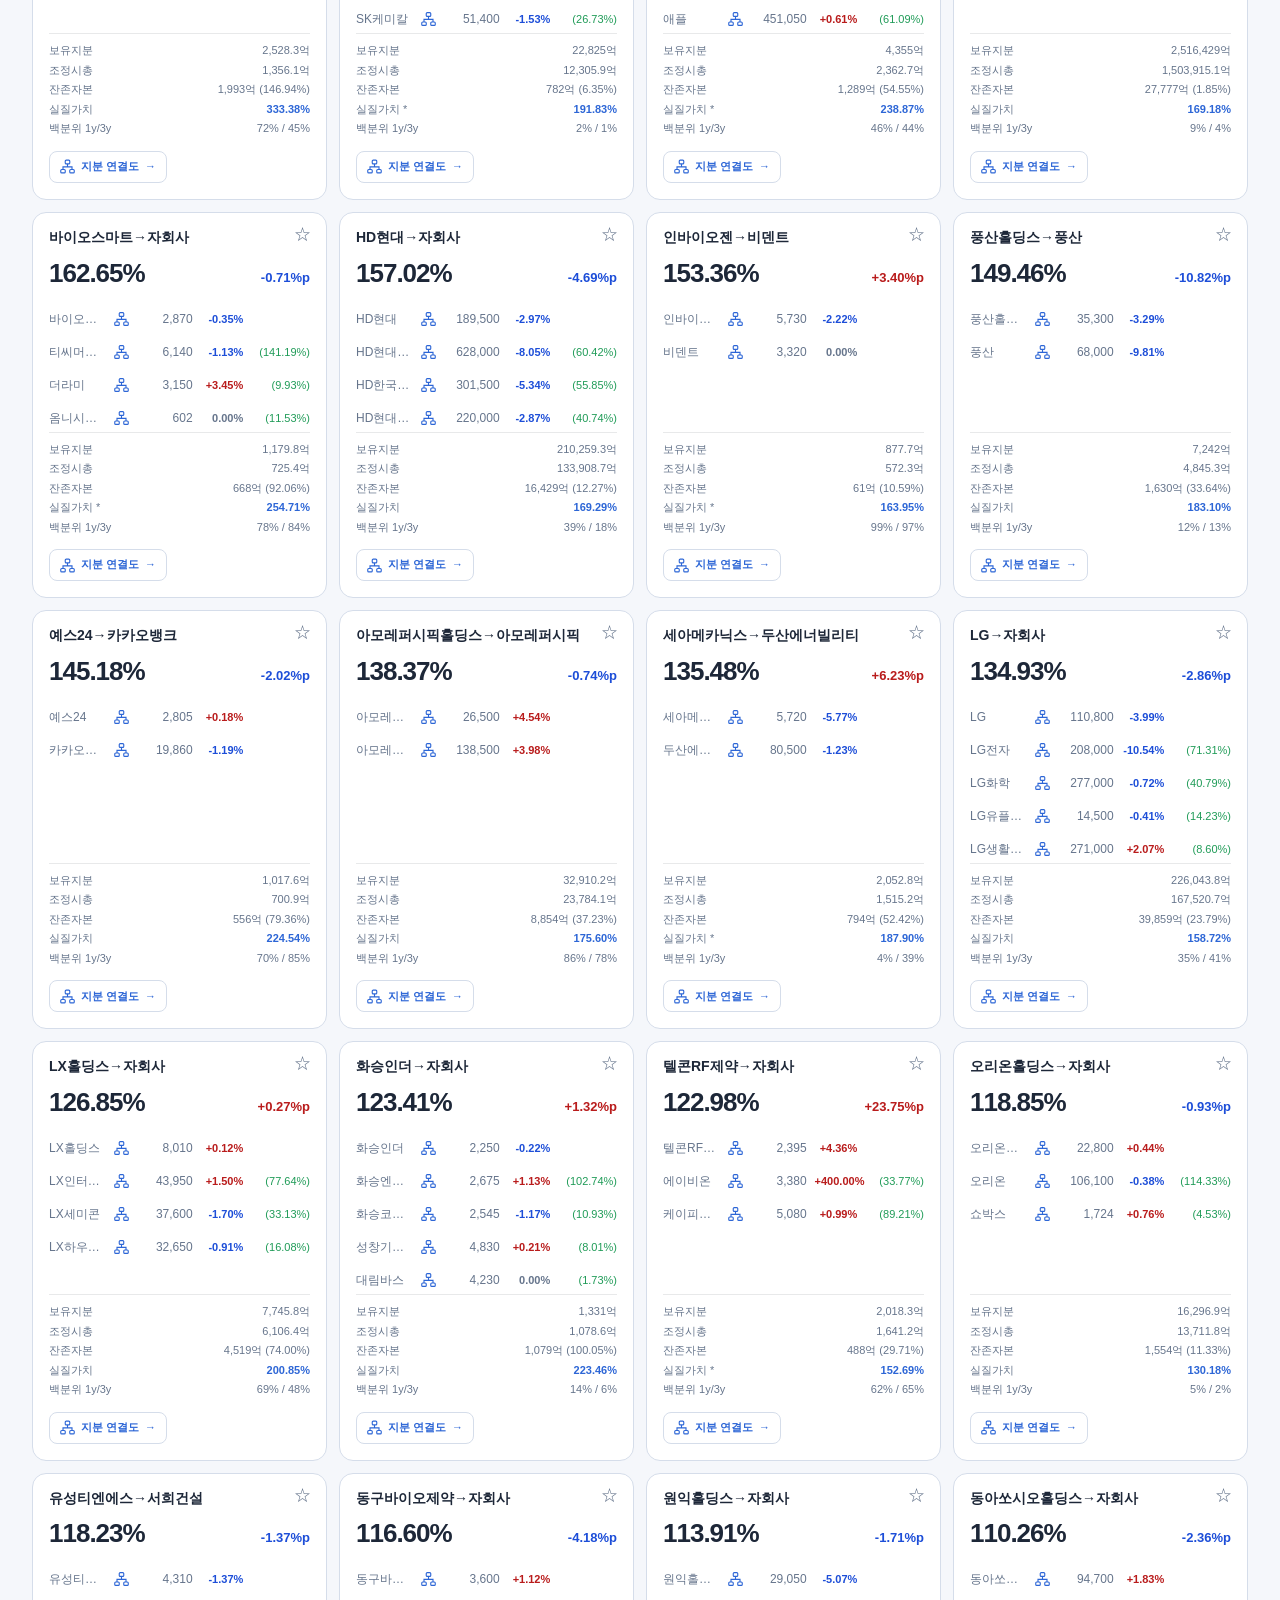
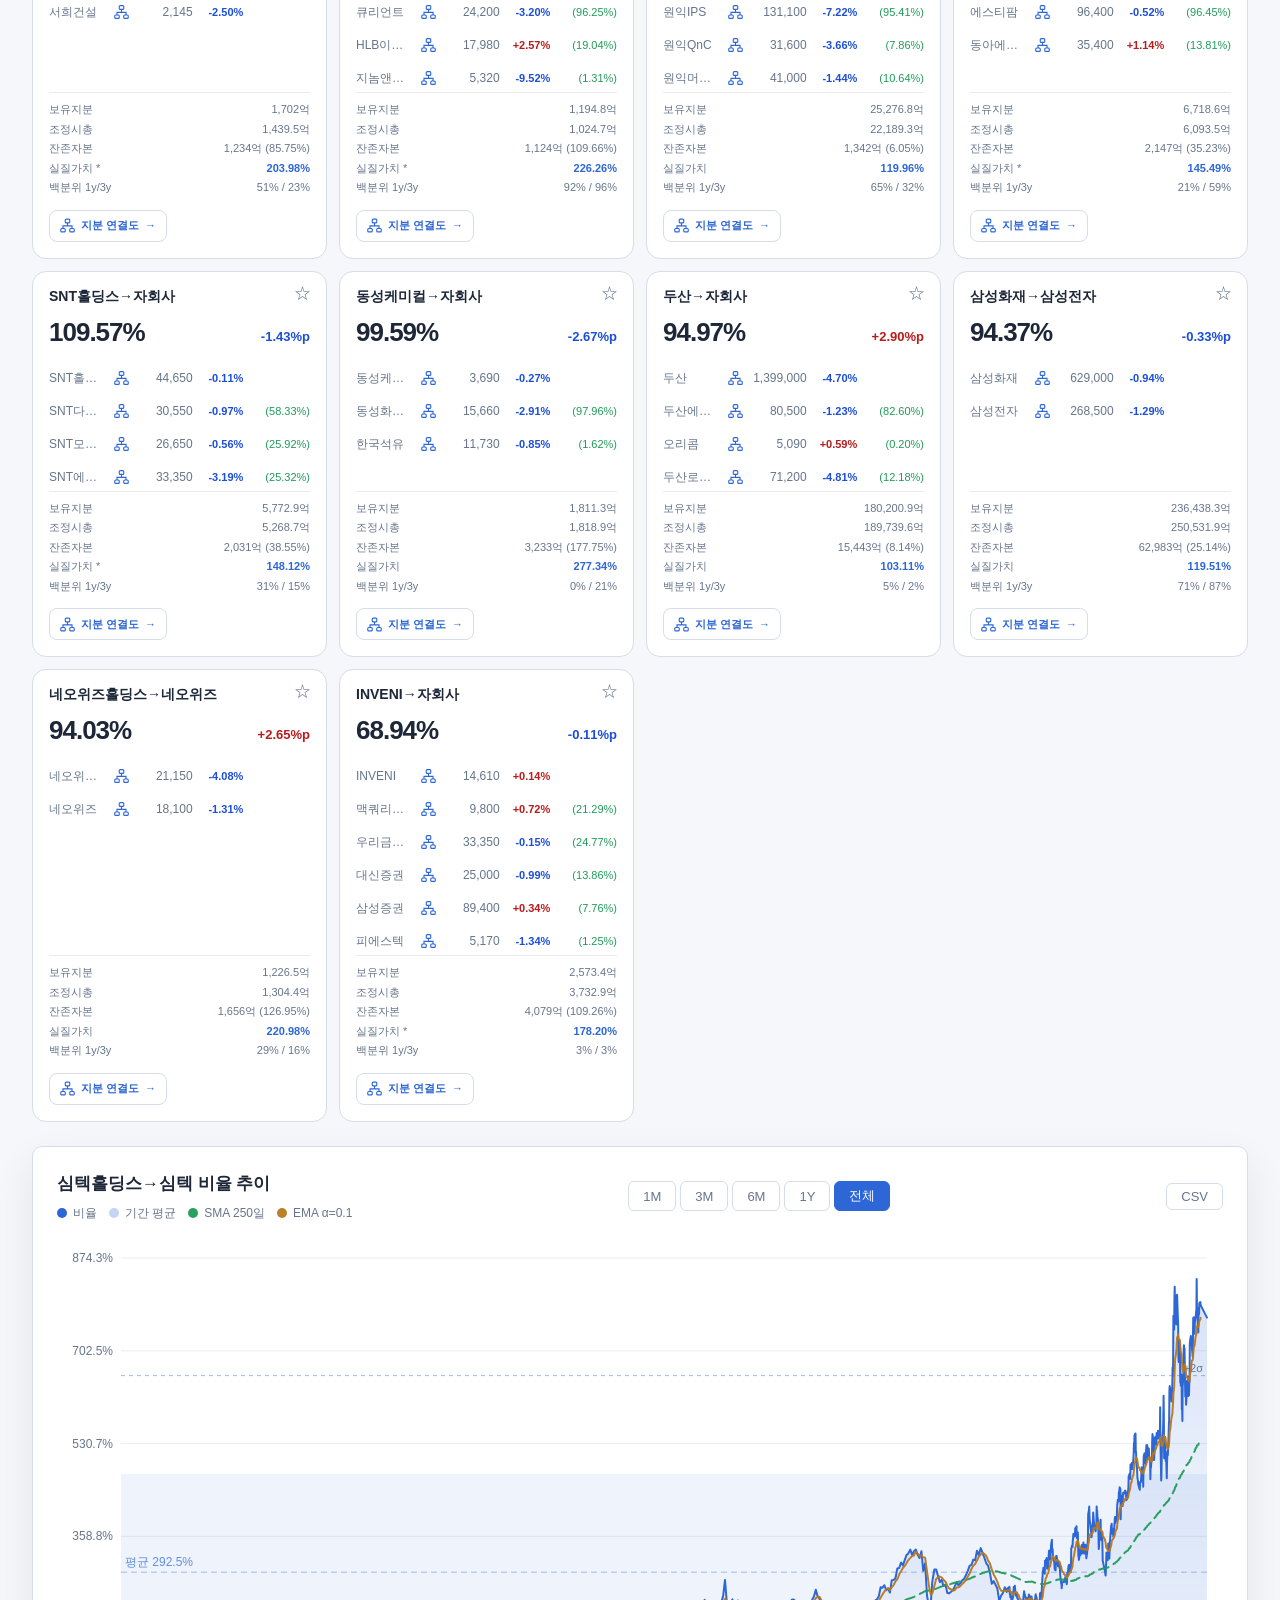
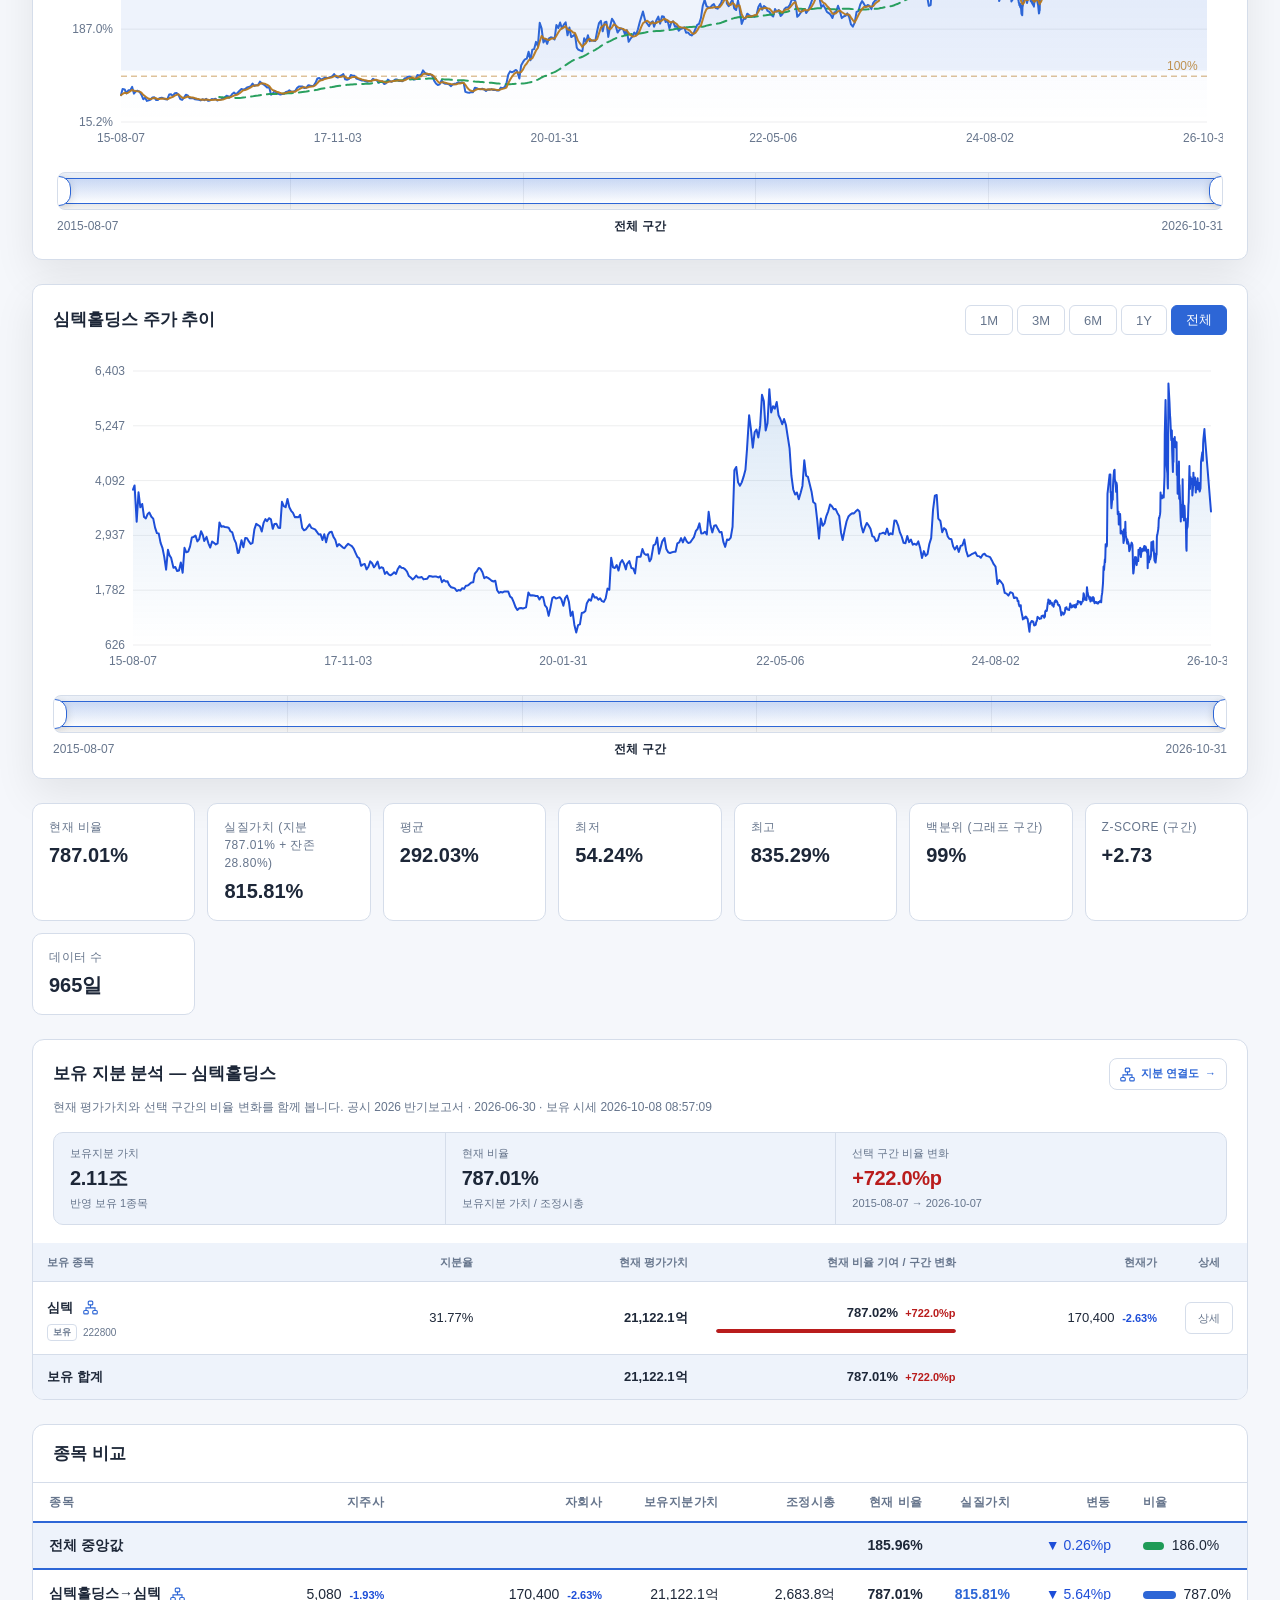
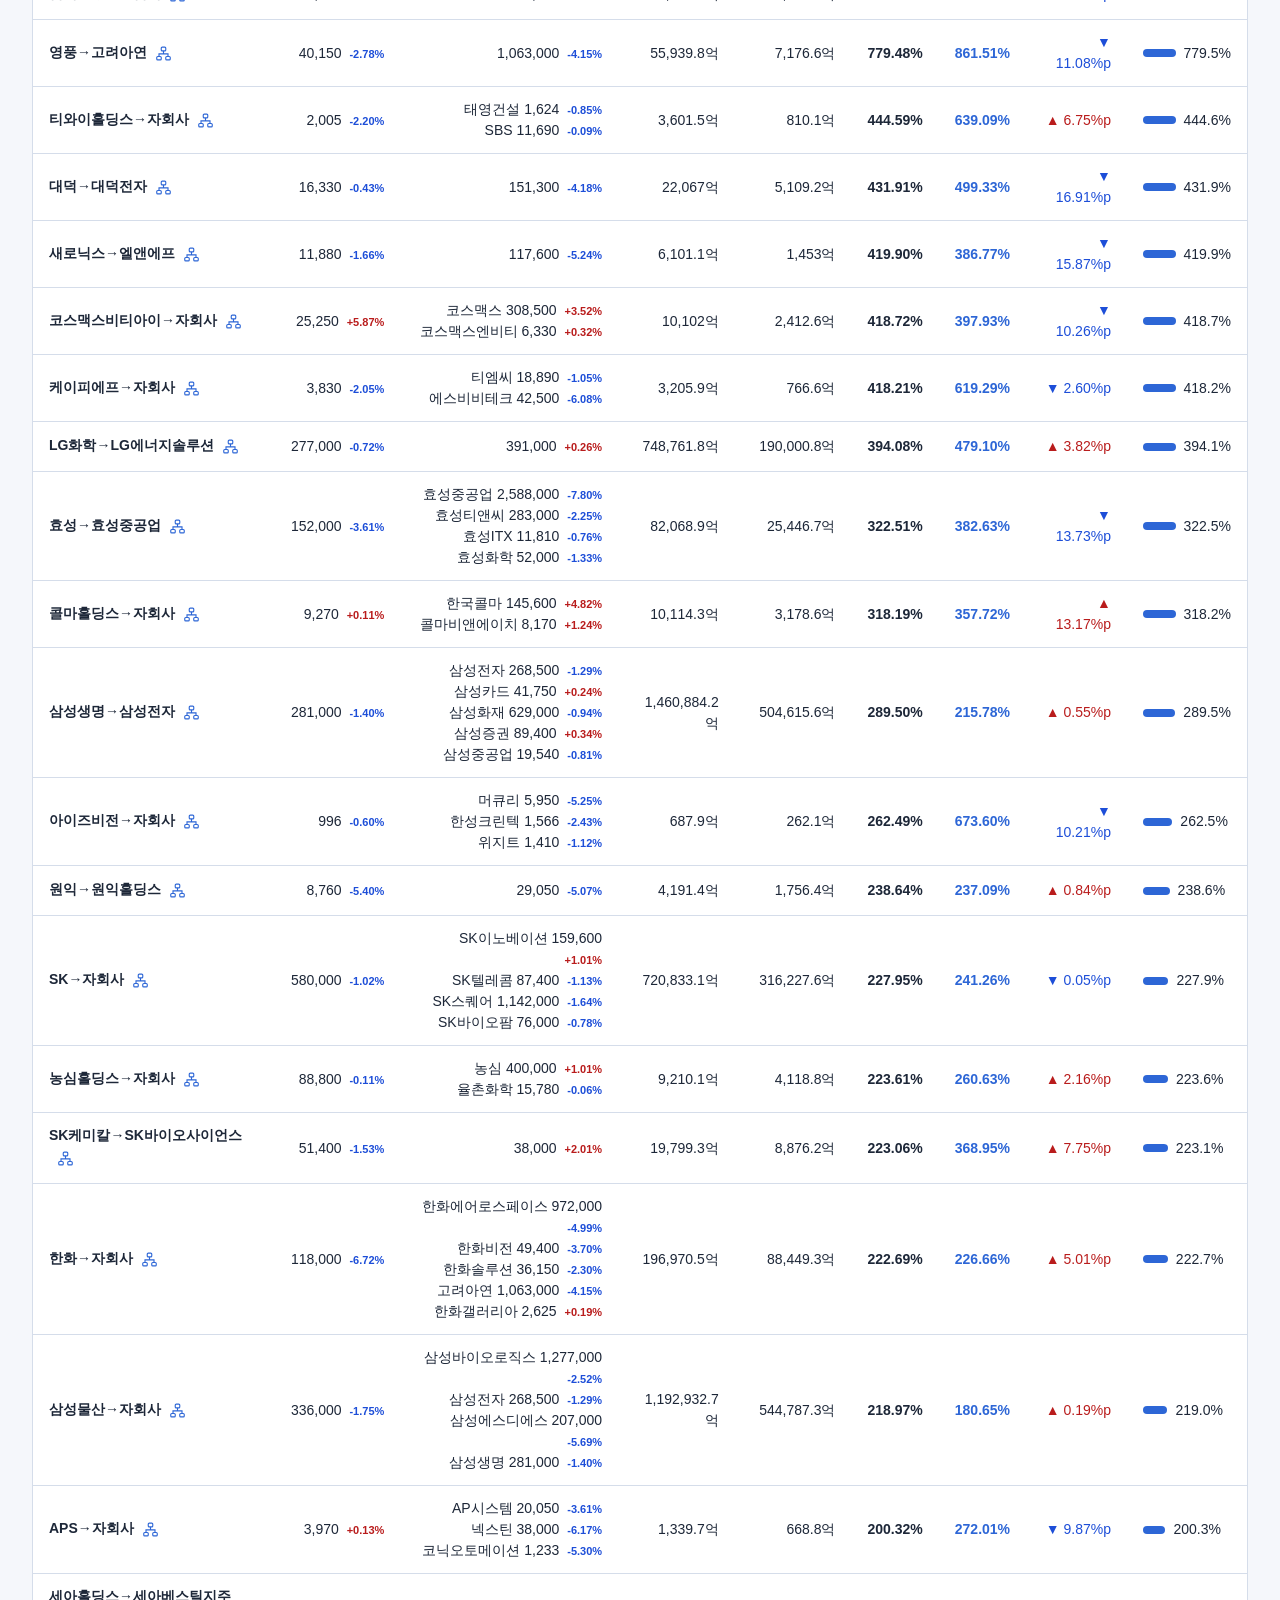
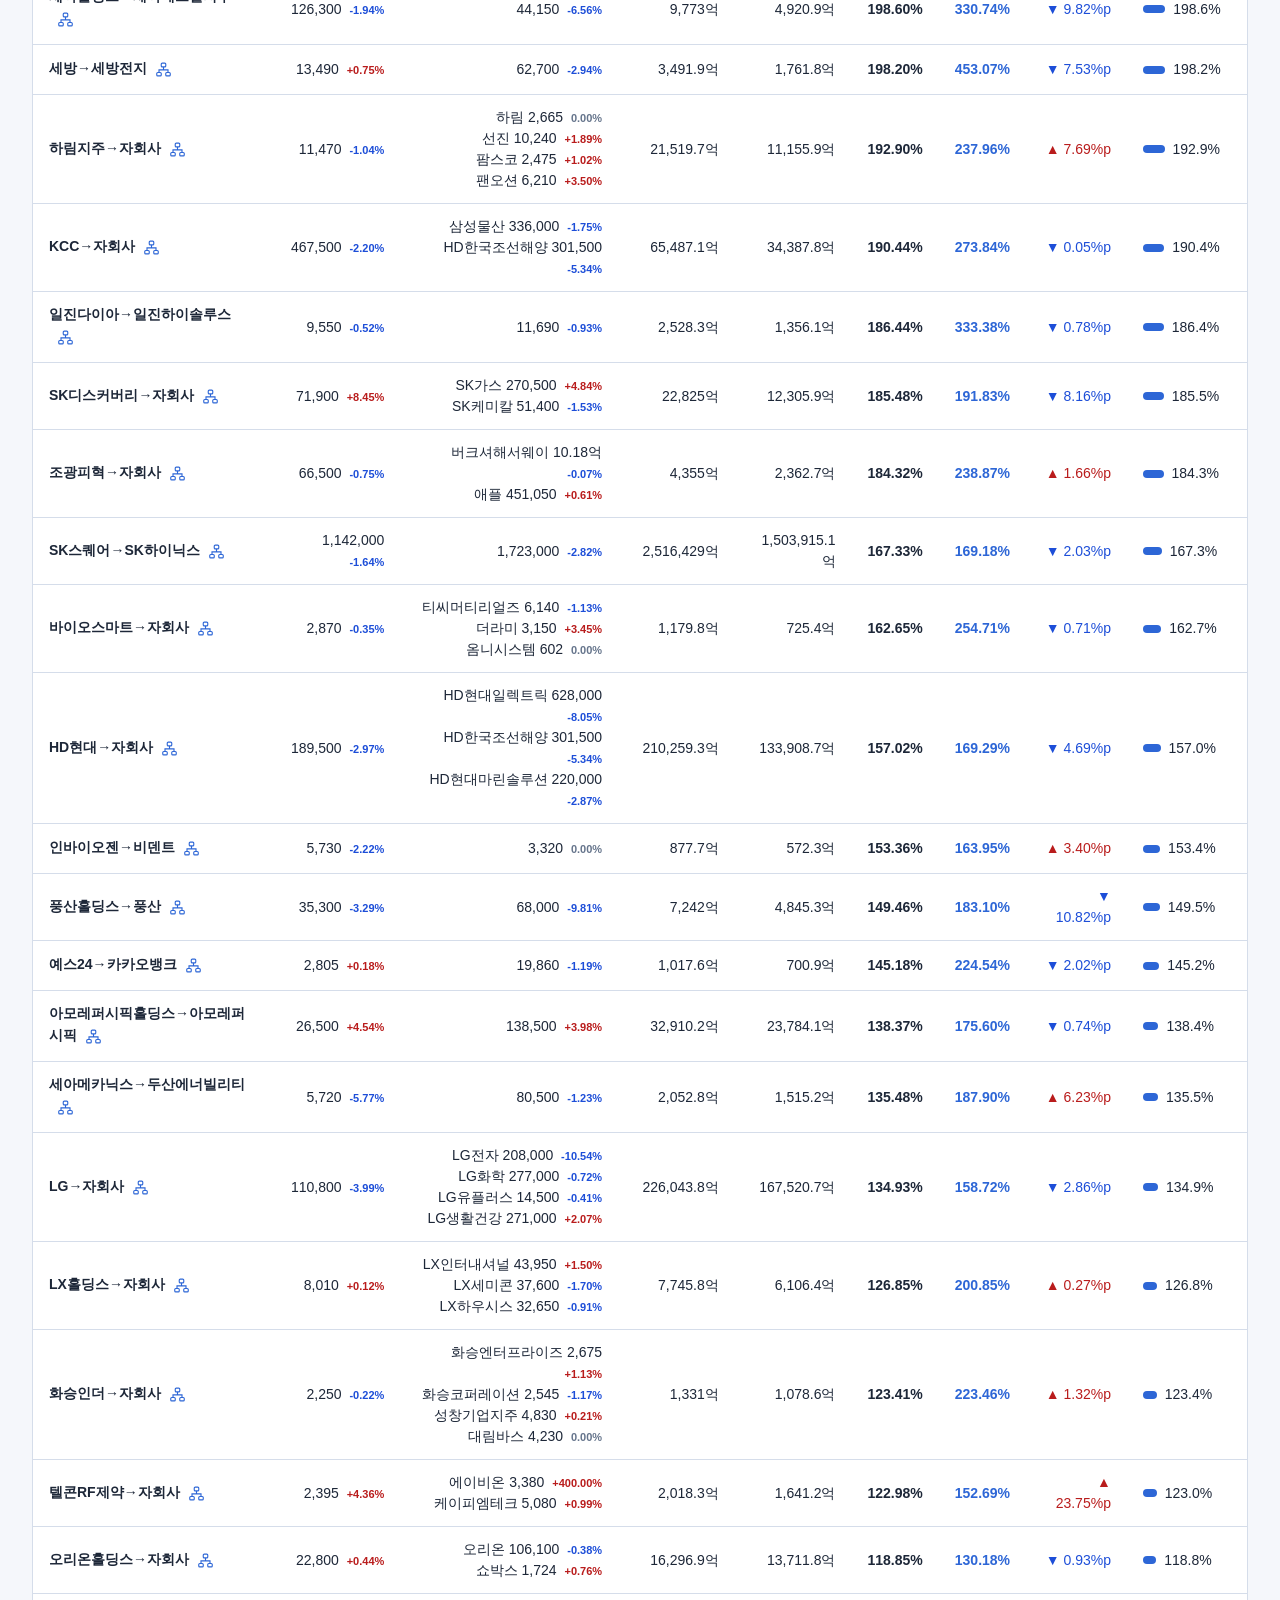
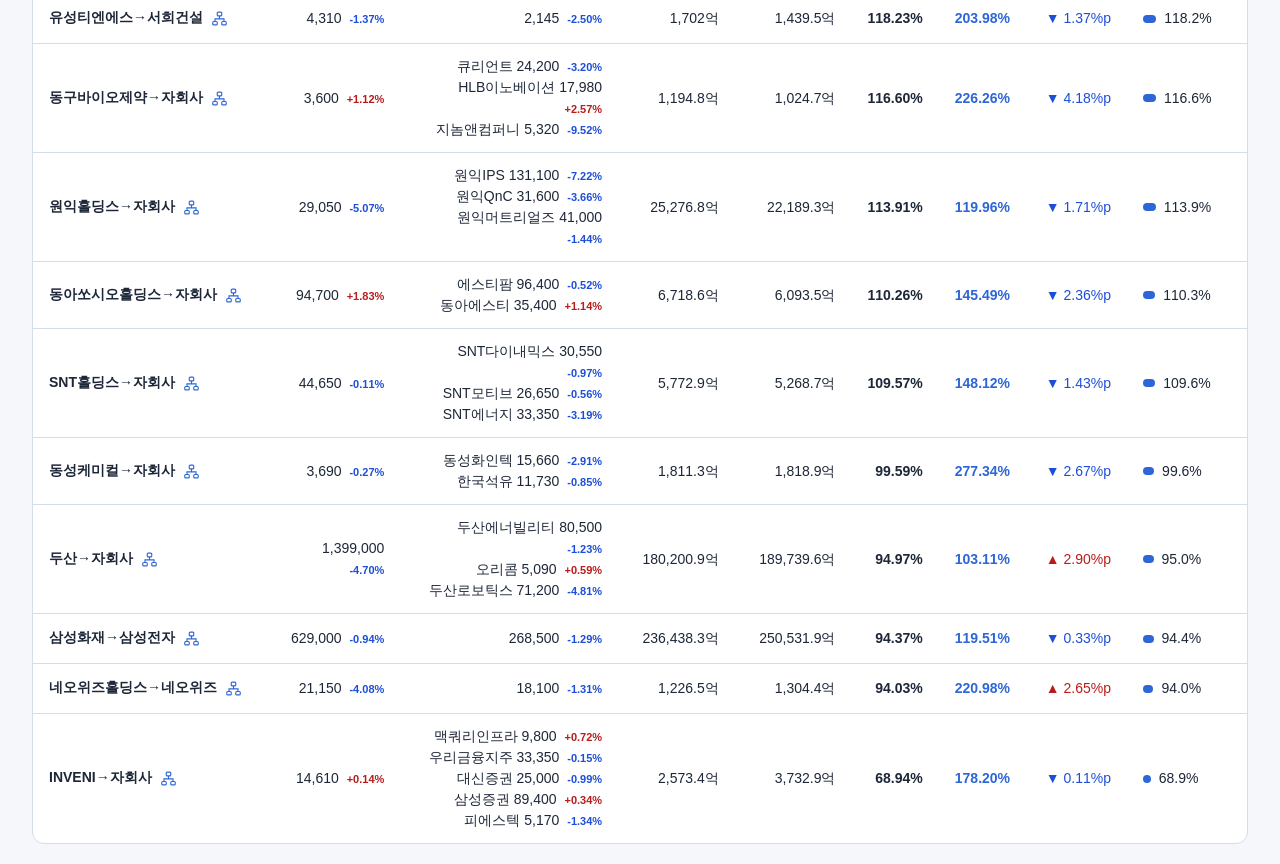
==== commit dce1123a: "Unify holdings analysis with indirect stake values and contribution" ====
--- a/index.html
+++ b/index.html
@@ -41,7 +41,8 @@
 </style>
 <link rel="stylesheet" href="./vc-tokens.css?v=1.1.0">
 <link rel="stylesheet" href="css/app.css?v=20260930-vc">
-<link rel="stylesheet" href="css/ownership.css?v=20261102-graph">
+<link rel="stylesheet" href="css/ownership.css?v=20261102-exposure">
+<link rel="stylesheet" href="css/holdings.css?v=20261102-holdings">
 <script defer src="./vc-shell.js?v=1.1.0"></script>
 <script defer src="./analytics.js" data-project="holding_value"></script>
 <script defer src="https://ducklove.duckdns.org:3691/js/portfolio-held-badges.js?v=20260930-vc"></script>
@@ -133,8 +134,6 @@
   <div class="stats-row" id="statsRow"></div>
 
   <div class="table-section holdings-detail-section" id="holdingsDetailSection" style="display:none"></div>
-
-  <div class="chart-section" id="contribSection" style="display:none"></div>
 
   <div class="table-section">
     <h2>종목 비교</h2>
@@ -168,21 +167,23 @@
     2) js/calc.js           순수 계산·시세 파싱·시간축 (format.js 전역 사용)
     3) js/dashboard-core.js DOM 비의존 도메인 로직 (format/calc 전역 사용)
     4) js/ownership-graph.js 지분 그래프 모델·연결 탐색·계층 배치 (DOM 비의존)
-    5) js/ownership-ui.js    지분 연결도 팝업 (1·4 전역 사용)
-    6) js/render.js         카드·오늘의현황·표·통계 렌더 팩토리 (1~3 전역 사용)
-    7) js/charts-ui.js      캔버스 차트·dataZoom·기간버튼 팩토리 (1~3 전역 사용)
-    8) js/live-ui.js        실시간 갱신·자동 새로고침 팩토리 (1~3 전역 사용)
-    9) js/app-boot.js       loadDashboardData·startDashboard (5~8 팩토리 조립·배선)
+    5) js/holdings-analysis.js 보유 상세·기간 기여·간접 가치 조립 (3·4 전역 사용)
+    6) js/ownership-ui.js    지분 연결도 팝업 (1·4 전역 사용)
+    7) js/render.js         카드·오늘의현황·표·통계 렌더 팩토리 (1~3 전역 사용)
+    8) js/charts-ui.js      캔버스 차트·dataZoom·기간버튼 팩토리 (1~3 전역 사용)
+    9) js/live-ui.js        실시간 갱신·자동 새로고침 팩토리 (1~3 전역 사용)
+   10) js/app-boot.js       loadDashboardData·startDashboard (6~9 팩토리 조립·배선)
   이 순서는 tests/js/structure.test.mjs가 구조 계약으로 고정한다.
 -->
 <script src="js/format.js?v=20260930-vc"></script>
 <script src="js/calc.js?v=20260930-vc"></script>
 <script src="js/dashboard-core.js?v=20260930-vc"></script>
-<script src="js/ownership-graph.js?v=20261102-graph"></script>
-<script src="js/ownership-ui.js?v=20261102-graph"></script>
-<script src="js/render.js?v=20261102-graph"></script>
+<script src="js/ownership-graph.js?v=20261102-exposure"></script>
+<script src="js/holdings-analysis.js?v=20261102-holdings"></script>
+<script src="js/ownership-ui.js?v=20261102-holdings"></script>
+<script src="js/render.js?v=20261102-holdings"></script>
 <script src="js/charts-ui.js?v=20260930-vc"></script>
-<script src="js/live-ui.js?v=20261102-graph"></script>
+<script src="js/live-ui.js?v=20261102-exposure"></script>
 <script src="js/app-boot.js?v=20261102-graph"></script>
 <script>
 // 부트스트랩: 데이터 로드 → 대시보드 시작 (모든 로직은 js/*.js — 위 로드 순서 계약 참고)
--- a/css/ownership.css
+++ b/css/ownership.css
@@ -2,7 +2,7 @@
 body.ownership-modal-open { overflow: hidden; }
 
 .ownership-dialog {
-  width: min(1180px, calc(100vw - 40px));
+  width: min(1220px, calc(100vw - 40px));
   max-width: none;
   max-height: calc(100vh - 40px);
   max-height: calc(100dvh - 40px);
@@ -23,6 +23,7 @@
 .ownership-dialog button { cursor: pointer; }
 .ownership-dialog button:focus-visible,
 .ownership-dialog select:focus-visible,
+.ownership-dialog summary:focus-visible,
 .ownership-viewport:focus-visible,
 .ownership-open:focus-visible,
 .ownership-mini-link:focus-visible {
@@ -148,7 +149,7 @@
 
 .ownership-body {
   display: grid;
-  grid-template-columns: minmax(0, 1fr) 286px;
+  grid-template-columns: minmax(0, 1fr) 320px;
   flex: 1 1 auto;
   min-height: min(340px, 45vh);
   height: 55vh;
@@ -179,6 +180,10 @@
 }
 .ownership-edge.is-focus,
 .ownership-edge.is-focus path { stroke: var(--accent); stroke-width: 2; opacity: 1; }
+.ownership-stage.has-exposure .ownership-edge:not(.is-path) { opacity: 0.2; }
+.ownership-stage.has-exposure .ownership-node:not(.is-path) { background: var(--surface2); box-shadow: none; }
+.ownership-edge.is-path,
+.ownership-edge.is-path path { stroke: var(--accent); stroke-width: 2.5; opacity: 1; }
 .ownership-edges marker path { fill: var(--text-dim); stroke: none; }
 .ownership-edge-label,
 .ownership-edge-label text {
@@ -192,6 +197,7 @@
   text-anchor: middle;
 }
 .ownership-edge.is-focus .ownership-edge-label,
+.ownership-edge.is-path .ownership-edge-label,
 .ownership-edge-label.is-focus { fill: var(--accent); }
 .ownership-node {
   position: absolute;
@@ -199,9 +205,9 @@
   flex-direction: column;
   align-items: flex-start;
   justify-content: center;
-  gap: 3px;
+  gap: 6px;
   width: 188px;
-  height: 84px;
+  height: 100px;
   padding: 10px 14px;
   border: 1px solid var(--border);
   border-radius: 12px;
@@ -211,12 +217,36 @@
   box-shadow: 0 3px 8px rgba(0, 0, 0, 0.035);
 }
 .ownership-node:hover { border-color: var(--accent); }
+.ownership-node.is-base { border-color: var(--accent); border-style: dashed; }
+.ownership-node.is-path { border-color: var(--accent); background: var(--surface); }
 .ownership-node.is-focus {
   border: 2px solid var(--accent);
   padding: 9px 13px;
   box-shadow: 0 0 0 4px var(--overview-card-active-bg);
 }
-.ownership-node-role { color: var(--text-dim); font-size: 10px; line-height: 1.2; }
+.ownership-node-role {
+  display: flex;
+  align-items: center;
+  gap: 6px;
+  color: var(--text-dim);
+  font-size: 10px;
+  line-height: 1.2;
+}
+.ownership-base-dot {
+  display: inline-flex;
+  align-items: center;
+  gap: 4px;
+  color: var(--accent);
+  font-size: 9px;
+  font-weight: 700;
+}
+.ownership-base-dot::before {
+  content: '';
+  width: 5px;
+  height: 5px;
+  border-radius: 50%;
+  background: currentColor;
+}
 .ownership-node.is-focus .ownership-node-role { color: var(--accent); }
 .ownership-node-name {
   max-width: 100%;
@@ -234,6 +264,25 @@
   line-height: 1.2;
   font-variant-numeric: tabular-nums;
 }
+.ownership-node-bottom {
+  display: flex;
+  align-items: baseline;
+  justify-content: space-between;
+  gap: 6px;
+  width: 100%;
+  min-width: 0;
+}
+.ownership-node-bottom .ownership-node-code { flex: none; }
+.ownership-node-cap {
+  min-width: 0;
+  color: var(--text-dim);
+  font-size: 10px;
+  font-weight: 600;
+  line-height: 1.3;
+  white-space: nowrap;
+  font-variant-numeric: tabular-nums;
+}
+.ownership-node.is-focus .ownership-node-cap { color: var(--accent); }
 
 .ownership-inspector {
   min-width: 0;
@@ -243,8 +292,57 @@
   overflow-y: auto;
   overscroll-behavior: contain;
 }
+.ownership-target-control {
+  display: flex;
+  flex-direction: column;
+  gap: 6px;
+  margin-bottom: 18px;
+  color: var(--text-dim);
+  font-size: 11px;
+}
+.ownership-target-control select {
+  width: 100%;
+  min-width: 0;
+  min-height: 36px;
+  padding: 6px 28px 6px 9px;
+  border: 1px solid var(--border);
+  border-radius: 8px;
+  background: var(--surface2);
+  color: var(--text);
+  font-size: 12px;
+  cursor: pointer;
+}
 .ownership-focus-name { font-size: 18px; font-weight: 700; line-height: 1.4; overflow-wrap: anywhere; }
 .ownership-focus-code { margin-top: 3px; color: var(--text-dim); font-size: 11px; }
+.ownership-metrics {
+  display: flex;
+  flex-direction: column;
+  gap: 3px;
+  margin-top: 16px;
+  padding: 12px 0;
+  border-top: 1px solid var(--border);
+  border-bottom: 1px solid var(--border);
+}
+.ownership-metric-label,
+.ownership-metrics > span { color: var(--text-dim); font-size: 11px; }
+.ownership-metric-value,
+.ownership-metrics > strong {
+  color: var(--text);
+  font-size: 22px;
+  font-weight: 700;
+  line-height: 1.3;
+  letter-spacing: -0.4px;
+  font-variant-numeric: tabular-nums;
+}
+.ownership-metric-meta,
+.ownership-metrics > small {
+  color: var(--text-dim);
+  font-size: 10px;
+  line-height: 1.5;
+  overflow-wrap: anywhere;
+}
+.ownership-inspector-actions { display: flex; flex-wrap: wrap; gap: 6px; margin-top: 12px; }
+.ownership-inspector-actions .ownership-detail-link { margin-top: 0; }
 .ownership-detail-link {
   display: inline-flex;
   align-items: center;
@@ -260,11 +358,90 @@
   font-weight: 600 !important;
 }
 .ownership-detail-link:hover { border-color: var(--accent); }
+.ownership-exposure {
+  padding: 14px;
+  border: 1px solid var(--today-border);
+  border-radius: 12px;
+  background: var(--overview-card-active-bg);
+}
+.ownership-exposure-kicker {
+  color: var(--text-dim);
+  font-size: 11px;
+  font-weight: 500;
+  line-height: 1.6;
+  overflow-wrap: anywhere;
+}
+.ownership-exposure-value {
+  margin-top: 6px;
+  color: var(--accent);
+  font-size: 27px;
+  font-weight: 700;
+  line-height: 1.3;
+  letter-spacing: -0.5px;
+  font-variant-numeric: tabular-nums;
+}
+.ownership-exposure-split {
+  display: flex;
+  flex-wrap: wrap;
+  gap: 4px 12px;
+  margin-top: 5px;
+  color: var(--text-dim);
+  font-size: 11px;
+  line-height: 1.6;
+  font-variant-numeric: tabular-nums;
+}
+.ownership-exposure-note { margin-top: 8px; color: var(--text-dim); font-size: 11px; line-height: 1.65; }
+.ownership-calculation,
+.ownership-data-details {
+  min-width: 0;
+  margin-top: 12px;
+  color: var(--text-dim);
+  font-size: 11px;
+  line-height: 1.65;
+}
+.ownership-calculation summary,
+.ownership-data-details summary {
+  width: fit-content;
+  max-width: 100%;
+  padding: 4px 0;
+  color: var(--accent);
+  font-size: 11px;
+  font-weight: 600;
+  cursor: pointer;
+  overflow-wrap: anywhere;
+}
+.ownership-calculation[open] summary,
+.ownership-data-details[open] summary { margin-bottom: 7px; }
+.ownership-path-list { display: flex; flex-direction: column; gap: 10px; margin: 0; padding-left: 19px; }
+.ownership-path-list li { min-width: 0; padding-left: 2px; }
+.ownership-path-title { color: var(--text); font-size: 11px; font-weight: 600; line-height: 1.65; overflow-wrap: anywhere; }
+.ownership-path-formula { margin-top: 3px; color: var(--accent); font-size: 11px; line-height: 1.6; overflow-wrap: anywhere; font-variant-numeric: tabular-nums; }
+.ownership-data-details > p,
+.ownership-data-details > div,
+.ownership-data-details > ul { margin-top: 7px; overflow-wrap: anywhere; }
+.ownership-data-details > ul { padding-left: 16px; }
+.ownership-data-details a { color: var(--accent); text-underline-offset: 2px; }
+.ownership-connections { margin-top: 18px; }
+.ownership-connections > summary {
+  padding: 5px 0;
+  color: var(--text-dim);
+  font-size: 12px;
+  font-weight: 600;
+  line-height: 1.6;
+  cursor: pointer;
+}
+.ownership-connections > summary span {
+  margin-left: 5px;
+  color: var(--accent);
+  font-size: 11px;
+  font-variant-numeric: tabular-nums;
+}
+.ownership-connections[open] > summary { margin-bottom: 6px; }
 .ownership-inspector section { margin-top: 22px; }
 .ownership-inspector section h3 {
   margin: 0 0 8px;
   color: var(--text-dim);
-  font-size: 11px;
+  font-size: 12px;
   font-weight: 600;
   line-height: 1.5;
 }
@@ -276,7 +453,7 @@
   align-items: flex-start;
   gap: 3px;
   width: 100%;
-  min-height: 52px;
+  min-height: 42px;
   padding: 9px 10px;
   border: 1px solid var(--border);
   border-radius: 9px;
@@ -285,8 +462,9 @@
   text-align: left;
 }
 .ownership-relation:hover { border-color: var(--accent); background: var(--surface2); }
-.ownership-relation-name { font-size: 12px; font-weight: 600; line-height: 1.4; overflow-wrap: anywhere; }
-.ownership-relation-meta { color: var(--text-dim); font-size: 10px; line-height: 1.4; font-variant-numeric: tabular-nums; }
+.ownership-relation-name { display: flex; align-items: baseline; justify-content: space-between; gap: 10px; width: 100%; font-size: 12px; font-weight: 600; line-height: 1.5; overflow-wrap: anywhere; }
+.ownership-relation-name > strong { flex: none; color: var(--accent); font-size: 12px; font-weight: 600; white-space: nowrap; font-variant-numeric: tabular-nums; }
+.ownership-relation-meta { color: var(--text-dim); font-size: 11px; line-height: 1.5; font-variant-numeric: tabular-nums; }
 .ownership-empty { padding: 9px 0; color: var(--text-dim); font-size: 12px; line-height: 1.65; }
 .ownership-status { padding: 32px 24px; color: var(--text-dim); font-size: 13px; }
 .ownership-status[hidden] { display: none; }
@@ -382,10 +560,14 @@
     overflow-y: auto;
     overscroll-behavior: contain;
   }
-  .ownership-viewport { flex: none; height: 47vh; height: 47dvh; min-height: 260px; max-height: 460px; }
+  .ownership-viewport { flex: none; height: 47vh; height: 47dvh; min-height: 300px; max-height: 460px; }
   .ownership-inspector { flex: none; padding: 16px; border-top: 1px solid var(--border); border-left: 0; overflow: visible; }
   .ownership-inspector section { margin-top: 16px; }
-  .ownership-relations { display: grid; grid-template-columns: repeat(auto-fit, minmax(140px, 1fr)); }
+  .ownership-relations { display: grid; grid-template-columns: 1fr; }
+  .ownership-descendants .ownership-relations { grid-template-columns: 1fr; }
+  .ownership-exposure { padding: 13px; }
+  .ownership-exposure-value { font-size: 25px; }
+  .ownership-metrics { margin-top: 12px; }
   .ownership-footnote { padding: 10px 16px; font-size: 10px; }
   .ownership-heading { flex-wrap: wrap; gap: 0; }
   .ownership-heading .ownership-open { margin: 8px 16px 10px; }
--- a/css/holdings.css
+++ b/css/holdings.css
@@ -0,0 +1,192 @@
+/* 보유 지분 분석: 직접 보유와 간접 환산을 한 표에서 읽되 합계는 구분한다. */
+#holdingsDetailSection [hidden] { display: none !important; }
+#holdingsDetailSection .table-scroll:focus-visible { outline: 2px solid var(--accent); outline-offset: -3px; }
+
+.holdings-analysis-header {
+  display: flex;
+  align-items: center;
+  justify-content: space-between;
+  gap: 14px;
+  padding: 18px 20px 0;
+}
+.table-section .holdings-analysis-header h2 {
+  min-width: 0;
+  margin: 0;
+  padding: 0;
+  border: 0;
+  font-size: 17px;
+  font-weight: 650;
+  line-height: 1.5;
+  overflow-wrap: anywhere;
+}
+.holdings-analysis-header .ownership-open { flex: none; margin: 0; }
+.holdings-analysis-meta {
+  padding: 8px 20px 14px;
+  color: var(--text-dim);
+  font-size: 12px;
+  line-height: 1.65;
+  overflow-wrap: anywhere;
+}
+.holdings-analysis-summary {
+  display: grid;
+  grid-template-columns: repeat(3, minmax(0, 1fr));
+  gap: 0;
+  margin: 0 20px 18px;
+  border: 1px solid var(--border);
+  border-radius: 10px;
+  background: var(--surface2);
+  overflow: hidden;
+}
+.holdings-summary-item { min-width: 0; padding: 12px 16px; }
+.holdings-summary-item + .holdings-summary-item { border-left: 1px solid var(--border); }
+.holdings-summary-label { display: block; color: var(--text-dim); font-size: 11px; line-height: 1.5; }
+.holdings-summary-value {
+  display: block;
+  margin-top: 4px;
+  color: var(--text);
+  font-size: 20px;
+  font-weight: 700;
+  line-height: 1.35;
+  letter-spacing: -0.3px;
+  font-variant-numeric: tabular-nums;
+  overflow-wrap: anywhere;
+}
+.holdings-summary-value.up-color { color: var(--up); }
+.holdings-summary-value.down-color { color: var(--down); }
+.holdings-summary-note { display: block; margin-top: 3px; color: var(--text-dim); font-size: 11px; line-height: 1.5; }
+
+.holdings-analysis-table { min-width: 780px; table-layout: auto; }
+.holdings-analysis-table th { padding: 11px 14px; background: var(--surface2); font-size: 11px; letter-spacing: 0; white-space: nowrap; }
+.holdings-analysis-table td { padding: 13px 14px; font-size: 13px; vertical-align: middle; }
+.holdings-analysis-table th:first-child { min-width: 180px; }
+.holdings-analysis-table th:nth-child(2) { min-width: 85px; }
+.holdings-analysis-table th:nth-child(3) { min-width: 125px; }
+.holdings-analysis-table th:nth-child(4) { min-width: 155px; }
+.holdings-analysis-table th:nth-child(5) { min-width: 115px; }
+.holdings-analysis-table th:last-child { width: 66px; min-width: 66px; text-align: center; }
+.holdings-analysis-table td.num { white-space: nowrap; }
+.holdings-stock { display: flex; flex-direction: column; align-items: flex-start; gap: 4px; min-width: 0; }
+.holdings-stock-name { display: flex; align-items: center; gap: 5px; color: var(--text); font-size: 13px; font-weight: 650; line-height: 1.5; }
+.holdings-stock-name .ownership-mini-link { flex: none; margin-left: 0; }
+.holdings-stock-meta { display: flex; align-items: center; gap: 6px; color: var(--text-dim); font-size: 10px; line-height: 1.4; font-variant-numeric: tabular-nums; }
+.holdings-stock-meta .holdings-ticker { margin-left: 0; font-size: inherit; }
+.holdings-kind {
+  display: inline-flex;
+  align-items: center;
+  flex: none;
+  padding: 2px 5px;
+  border: 1px solid var(--border);
+  border-radius: 4px;
+  color: var(--text-dim);
+  font-size: 9px;
+  font-weight: 600;
+  line-height: 1.2;
+  white-space: nowrap;
+}
+.holdings-kind.is-indirect { border-style: dashed; color: var(--accent); }
+.holdings-contribution-value { display: inline-block; color: var(--text); font-size: 13px; font-weight: 650; line-height: 1.5; font-variant-numeric: tabular-nums; }
+.holdings-contribution-delta { display: inline-block; margin-left: 7px; font-size: 11px; font-weight: 600; line-height: 1.5; font-variant-numeric: tabular-nums; }
+.holdings-contribution-track { width: 100%; height: 4px; margin-top: 6px; border-radius: 3px; background: var(--border); overflow: hidden; }
+.holdings-contribution-bar { height: 100%; min-width: 0; border-radius: inherit; color: var(--accent); background: currentColor; }
+.holdings-contribution-bar.up-color { color: var(--up); }
+.holdings-contribution-bar.down-color { color: var(--down); }
+.holdings-contribution-bar.flat-color { color: var(--text-dim); }
+.holdings-row-actions { text-align: center; }
+.holdings-detail-toggle,
+.holdings-more-button,
+.holdings-group-toggle {
+  appearance: none;
+  border: 1px solid var(--border);
+  border-radius: 6px;
+  background: var(--surface);
+  color: var(--text-dim);
+  font: inherit;
+  cursor: pointer;
+}
+.holdings-detail-toggle { min-width: 48px; min-height: 32px; padding: 5px 7px; font-size: 11px; white-space: nowrap; }
+.holdings-detail-toggle[aria-expanded="true"] { border-color: var(--accent); background: var(--surface2); color: var(--accent); }
+.holdings-detail-toggle:hover,
+.holdings-more-button:hover,
+.holdings-group-toggle:hover { border-color: var(--accent); color: var(--accent); }
+.holdings-detail-toggle:focus-visible,
+.holdings-more-button:focus-visible,
+.holdings-group-toggle:focus-visible,
+.holdings-analysis-table a:focus-visible,
+.holdings-analysis-table summary:focus-visible { outline: 2px solid var(--accent); outline-offset: 3px; }
+
+.holdings-analysis-table .holdings-total-row td { padding-top: 12px; padding-bottom: 12px; border-top: 1px solid var(--border); background: var(--surface2); font-weight: 650; }
+.holdings-analysis-table .holdings-group-row td { padding: 14px; border-top: 1px solid var(--border); background: var(--surface2); color: var(--text); }
+.holdings-group-toggle { display: inline-flex; align-items: center; gap: 7px; min-height: 32px; padding: 5px 9px; color: var(--text); font-size: 12px; font-weight: 600; }
+.holdings-group-note { display: inline-block; margin-left: 10px; color: var(--text-dim); font-size: 11px; font-weight: 400; line-height: 1.6; }
+.holdings-indirect-row { background: var(--bg); }
+.holdings-analysis-table .holdings-indirect-row td { color: var(--text-dim); }
+.holdings-indirect-row .holdings-stock-name,
+.holdings-indirect-row .holdings-contribution-value { color: var(--text); }
+.holdings-more-button { display: inline-flex; align-items: center; justify-content: center; min-height: 34px; margin: 10px 14px 14px; padding: 6px 12px; color: var(--accent); font-size: 12px; }
+
+.holdings-analysis-table .holdings-detail-row:hover { background: transparent; }
+.holdings-analysis-table .holdings-detail-row > td { padding: 0 14px 14px; background: var(--surface); white-space: normal; }
+.holdings-detail-content {
+  display: grid;
+  grid-template-columns: repeat(3, minmax(0, 1fr));
+  gap: 14px 22px;
+  padding: 16px;
+  border: 1px solid var(--border);
+  border-radius: 8px;
+  background: var(--surface2);
+  color: var(--text);
+  font-size: 12px;
+  line-height: 1.65;
+}
+.holdings-detail-item { min-width: 0; overflow-wrap: anywhere; }
+.holdings-detail-item > label,
+.holdings-detail-item > span:first-child { display: block; margin-bottom: 3px; color: var(--text-dim); font-size: 11px; font-weight: 400; }
+.holdings-detail-item > strong { color: var(--text); font-size: 12px; font-weight: 600; font-variant-numeric: tabular-nums; }
+.holdings-detail-note { grid-column: 1 / -1; color: var(--text-dim); font-size: 11px; line-height: 1.7; overflow-wrap: anywhere; }
+.holdings-detail-content .holdings-note { max-width: none; }
+.holdings-path-list { grid-column: 1 / -1; display: flex; flex-direction: column; gap: 8px; margin: 0; padding-left: 18px; color: var(--text-dim); font-size: 11px; line-height: 1.7; }
+.holdings-path-list li { min-width: 0; overflow-wrap: anywhere; }
+.holdings-path-list strong { color: var(--text); font-size: 11px; font-weight: 600; }
+.holdings-path-list .ownership-path-formula { margin-top: 2px; }
+
+@media (max-width: 768px) {
+  .holdings-analysis-header { align-items: flex-start; padding: 15px 14px 0; gap: 10px; }
+  .table-section .holdings-analysis-header h2 { font-size: 15px; }
+  .holdings-analysis-header .ownership-open { min-height: 32px; padding: 5px 7px; font-size: 10px; }
+  .holdings-analysis-meta { padding: 7px 14px 12px; font-size: 11px; }
+  .holdings-analysis-summary { margin: 0 14px 14px; }
+  .holdings-summary-item { padding: 10px; }
+  .holdings-summary-label { font-size: 10px; }
+  .holdings-summary-value { font-size: 16px; }
+  .holdings-summary-note { font-size: 10px; }
+  .holdings-analysis-table { min-width: 740px; }
+  .holdings-analysis-table th,
+  .holdings-analysis-table td { padding-left: 11px; padding-right: 11px; }
+  .holdings-analysis-table th:first-child { min-width: 160px; }
+  .holdings-analysis-table th:first-child,
+  .holdings-analysis-table td:first-child { position: sticky; left: 0; z-index: 1; background: var(--surface); }
+  .holdings-analysis-table th:first-child { z-index: 2; background: var(--surface2); }
+  .holdings-analysis-table tr:hover > td:first-child { background: var(--surface2); }
+  .holdings-analysis-table .holdings-indirect-row > td:first-child { background: var(--bg); }
+  .holdings-analysis-table .holdings-total-row > td:first-child { background: var(--surface2); }
+  .holdings-analysis-table .holdings-detail-row > td,
+  .holdings-analysis-table .holdings-group-row > td { position: static; z-index: auto; }
+  .holdings-analysis-table .holdings-detail-row > td { padding-left: 11px; padding-right: 11px; }
+  .holdings-group-note { margin-left: 8px; font-size: 10px; }
+  .holdings-detail-content {
+    position: sticky;
+    left: 11px;
+    width: calc(100vw - 58px);
+    max-width: 100%;
+    grid-template-columns: repeat(2, minmax(0, 1fr));
+    gap: 12px 16px;
+    padding: 13px;
+  }
+}
+
+@media (max-width: 420px) {
+  .holdings-analysis-header { flex-wrap: wrap; }
+  .holdings-analysis-header h2 { flex: 1 1 100%; }
+  .holdings-summary-item { padding: 9px 7px; }
+  .holdings-summary-value { font-size: 15px; letter-spacing: -0.5px; }
+}
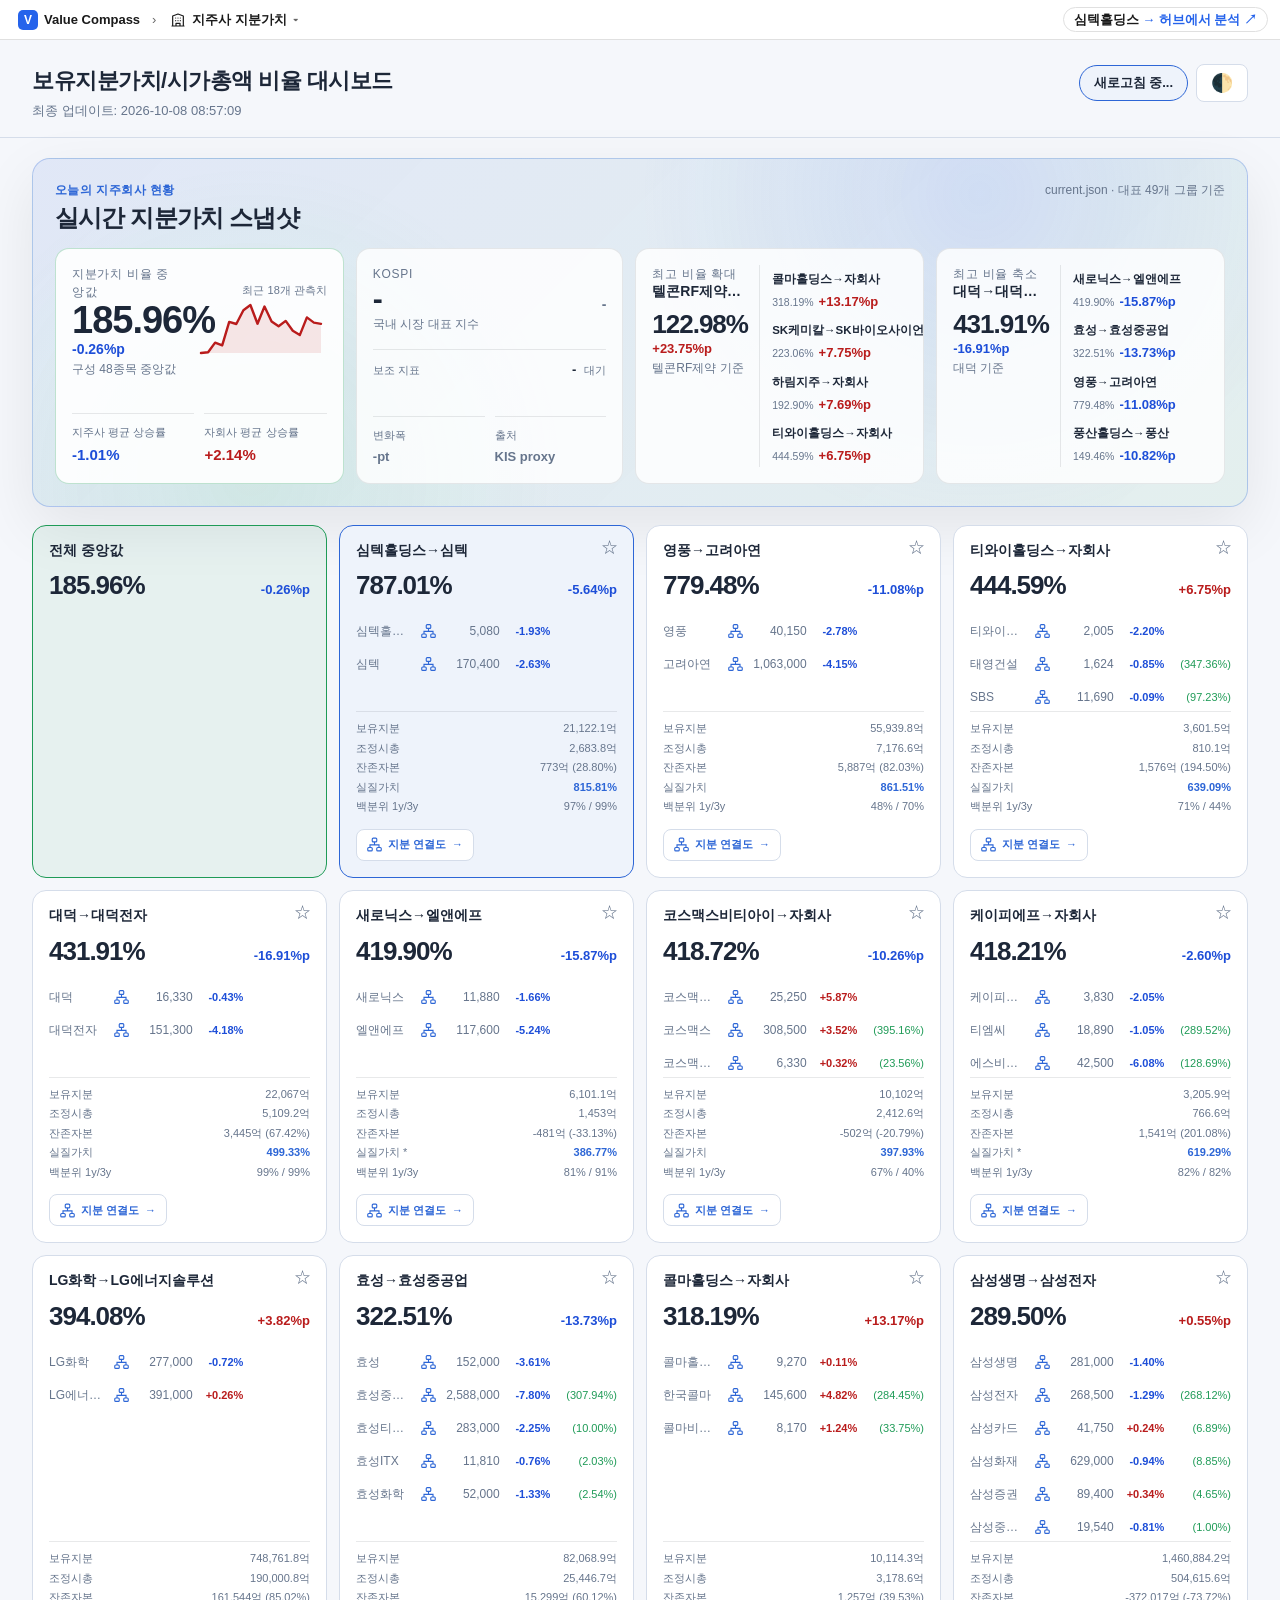
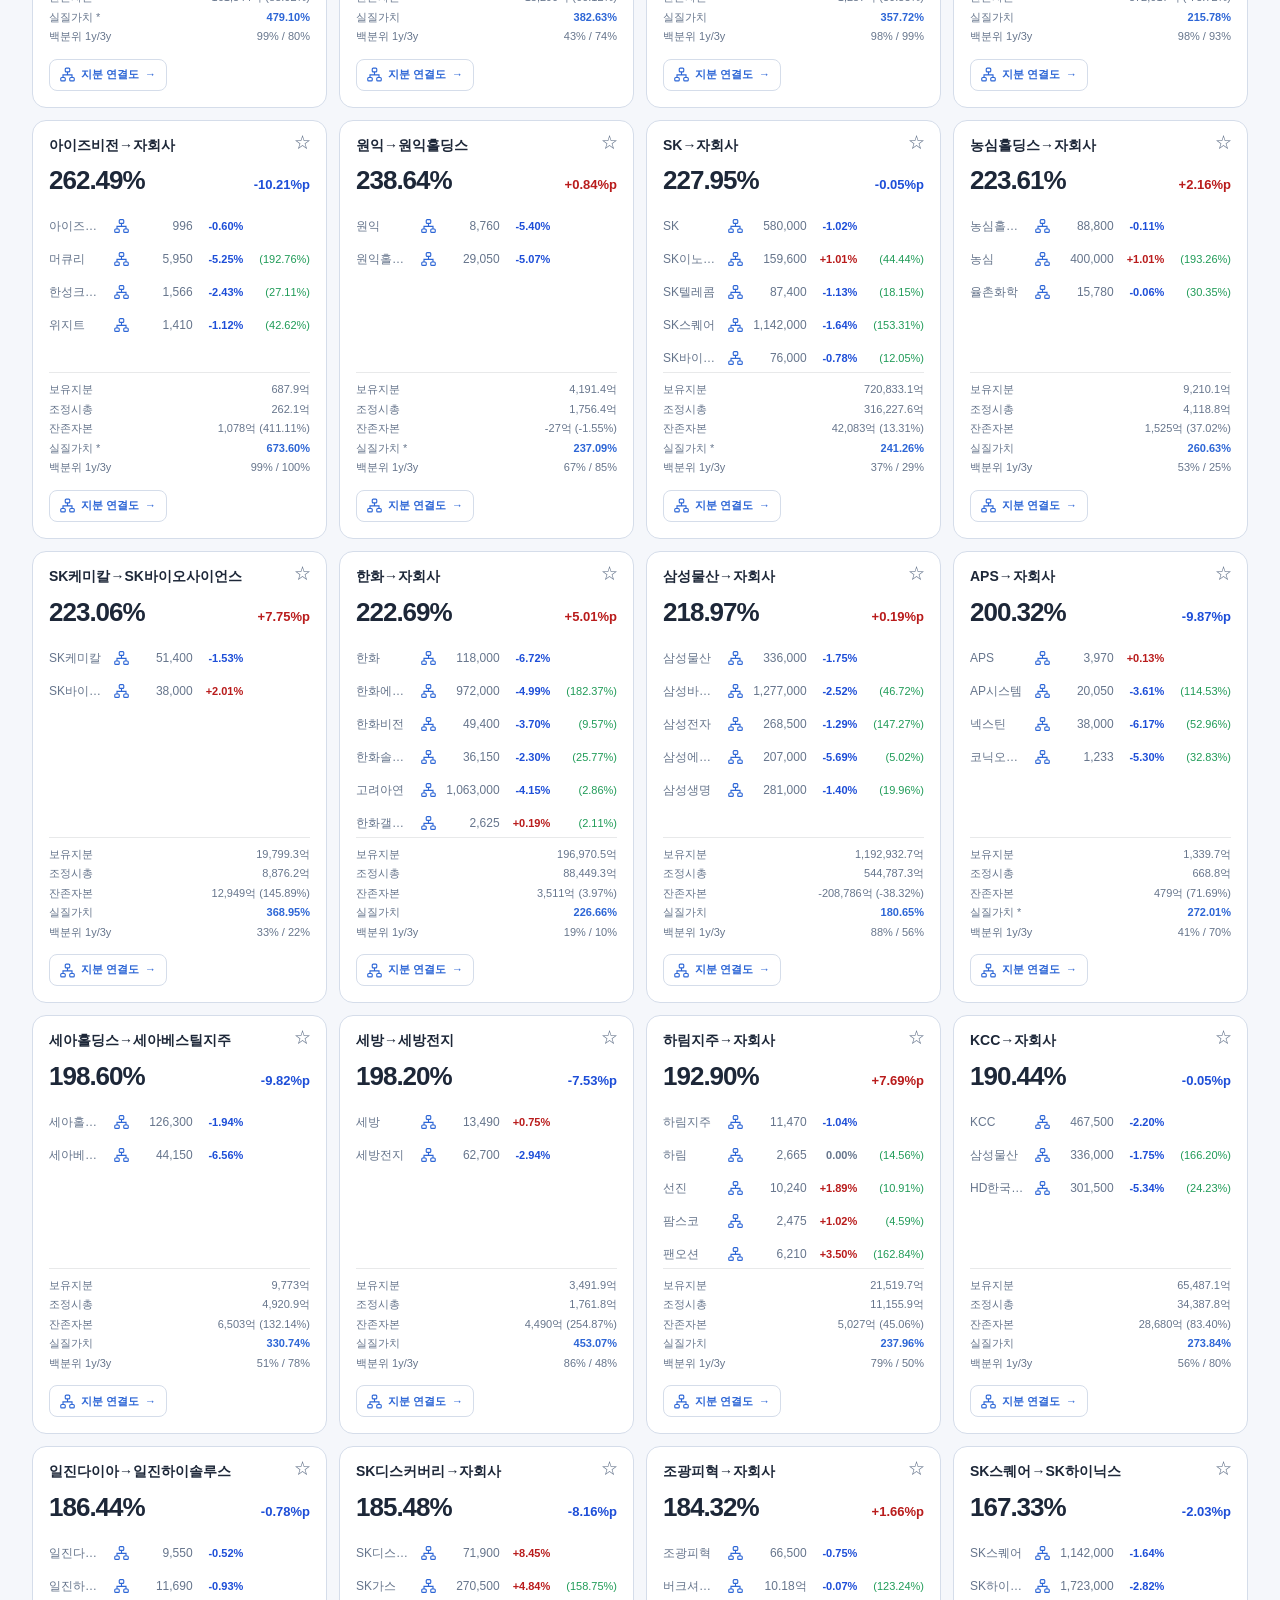
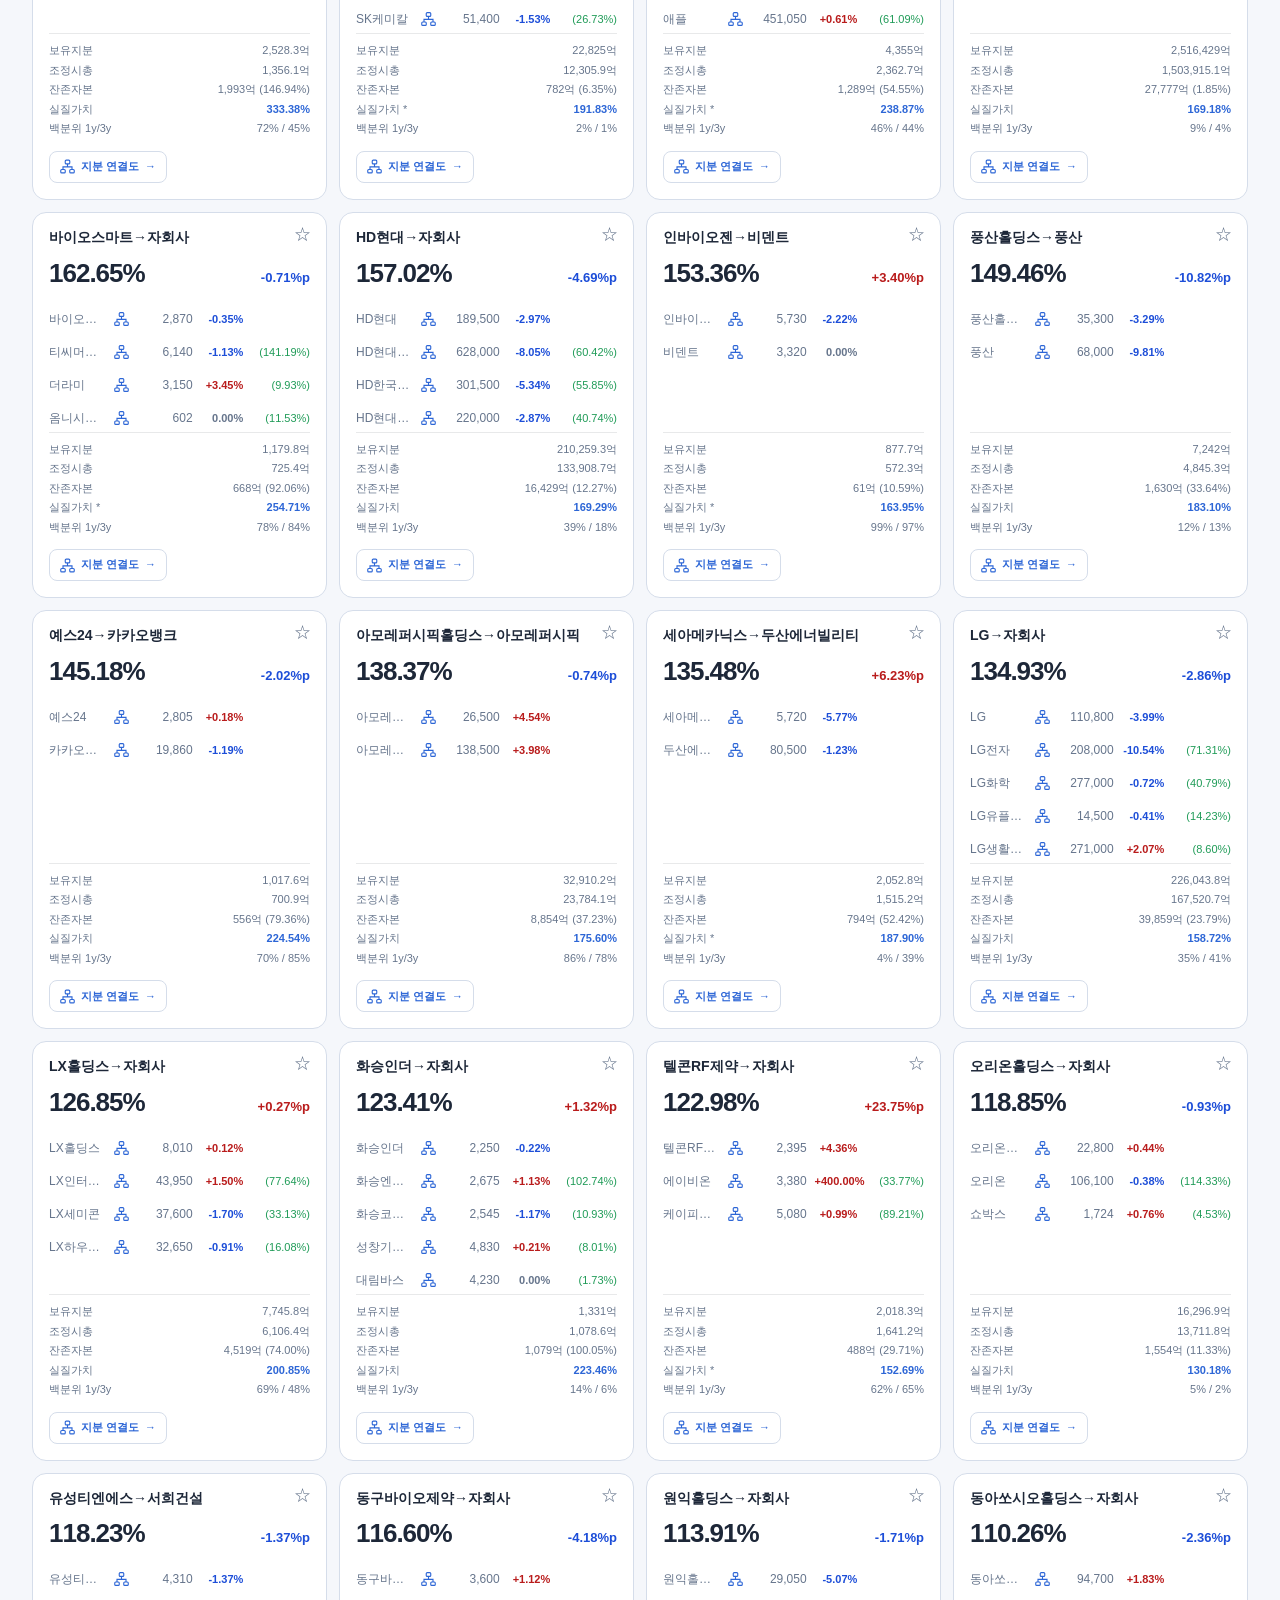
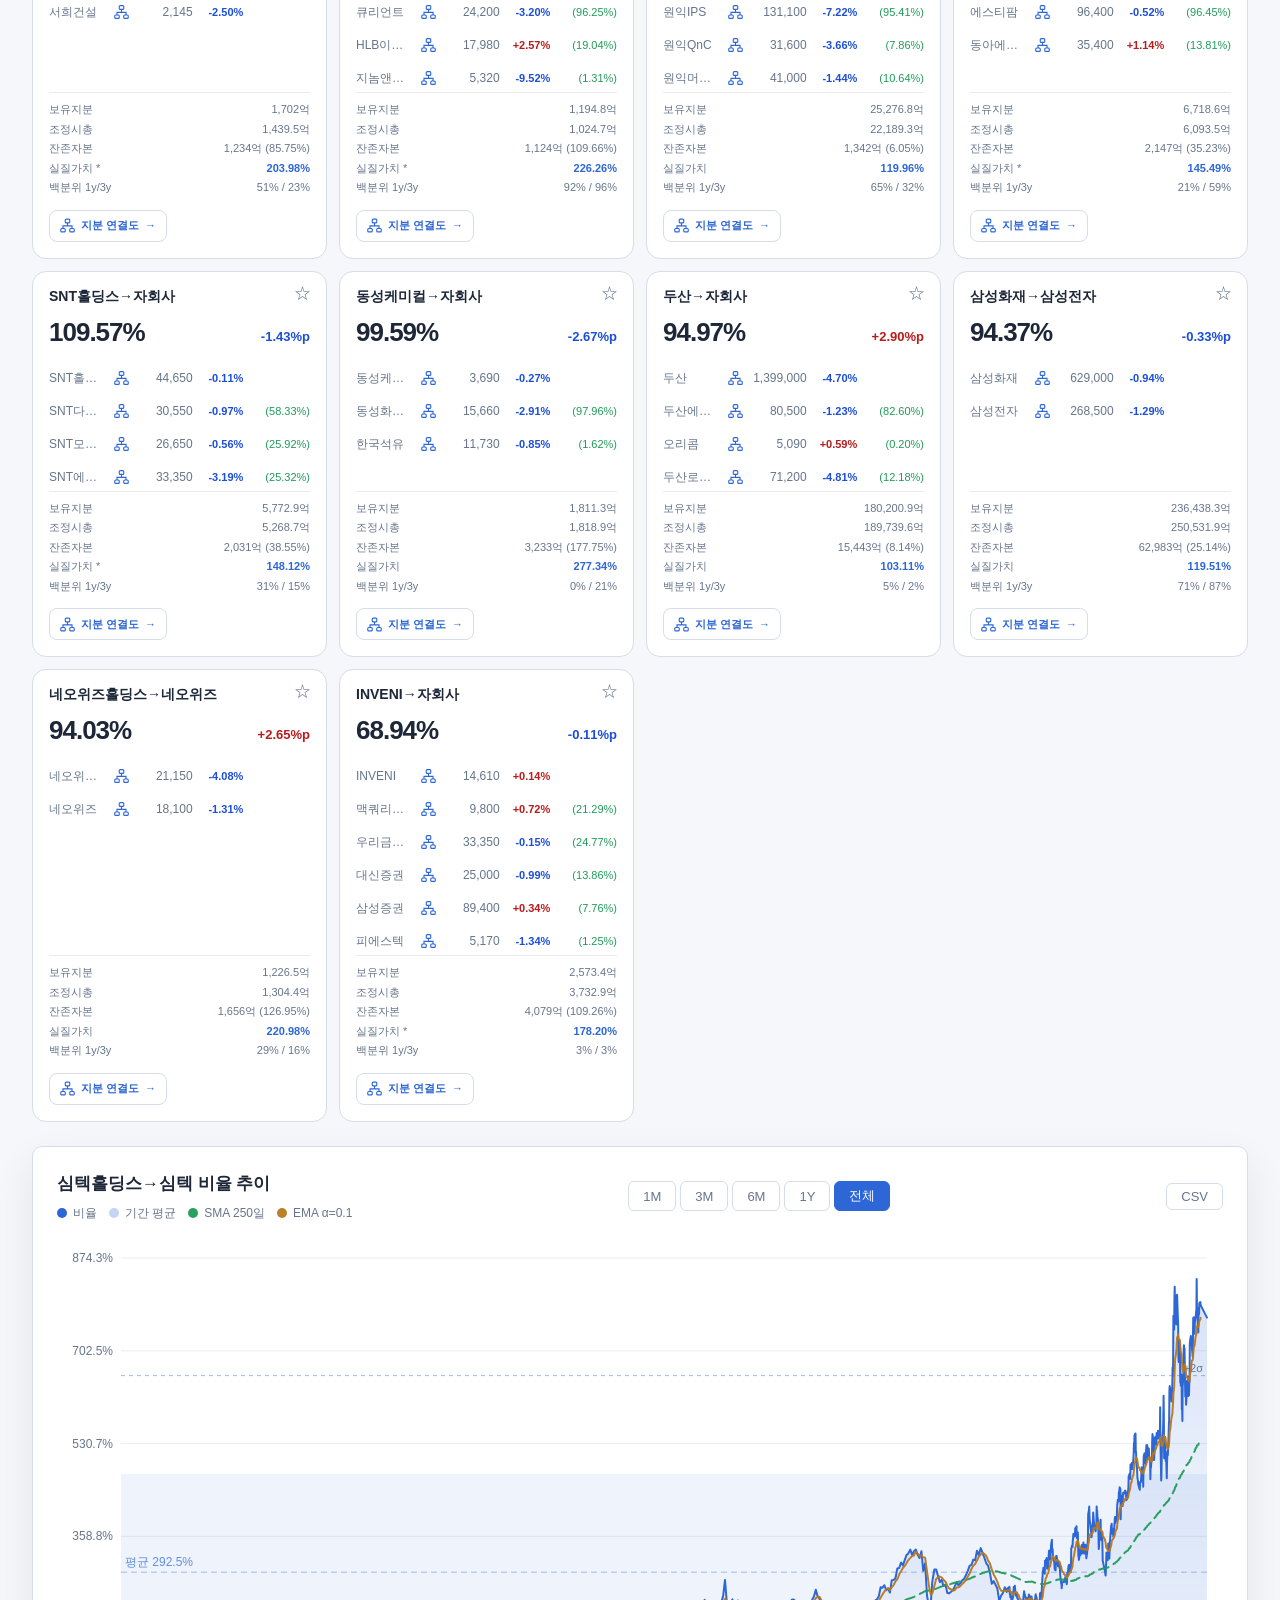
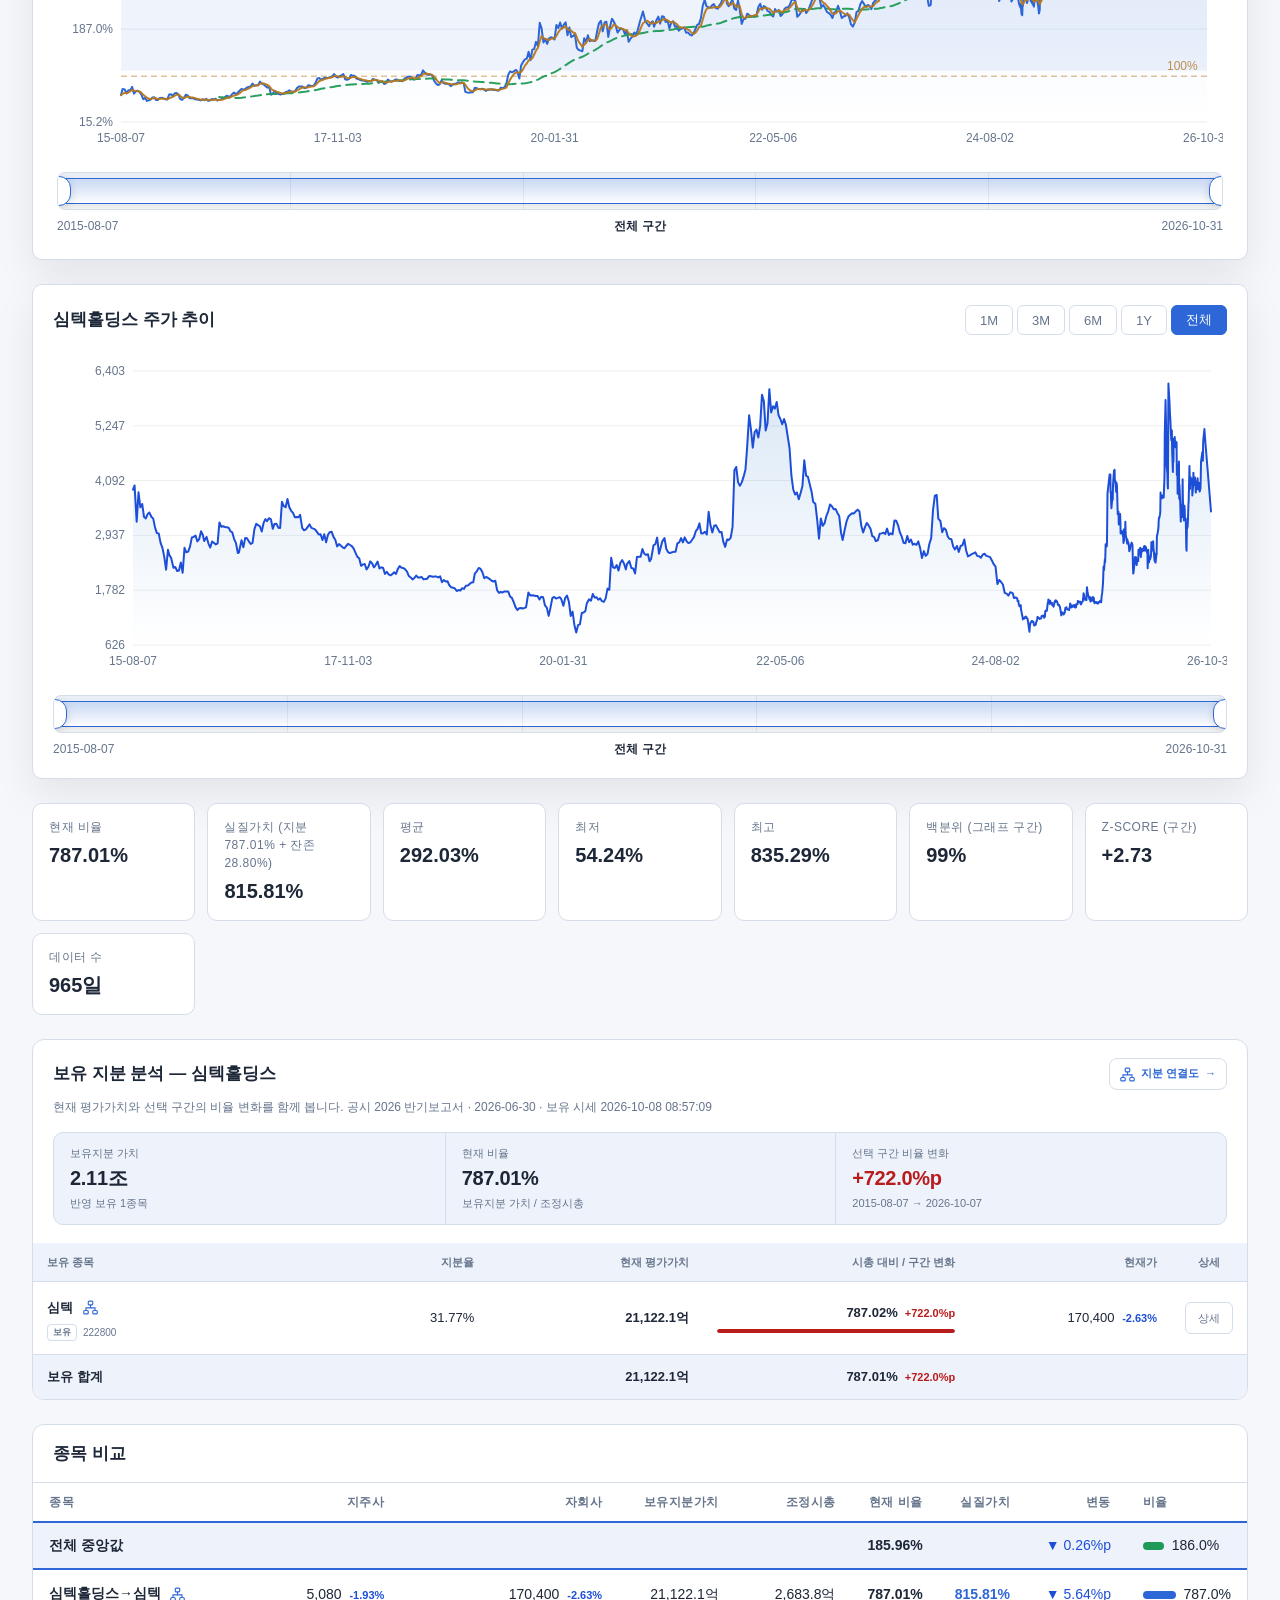
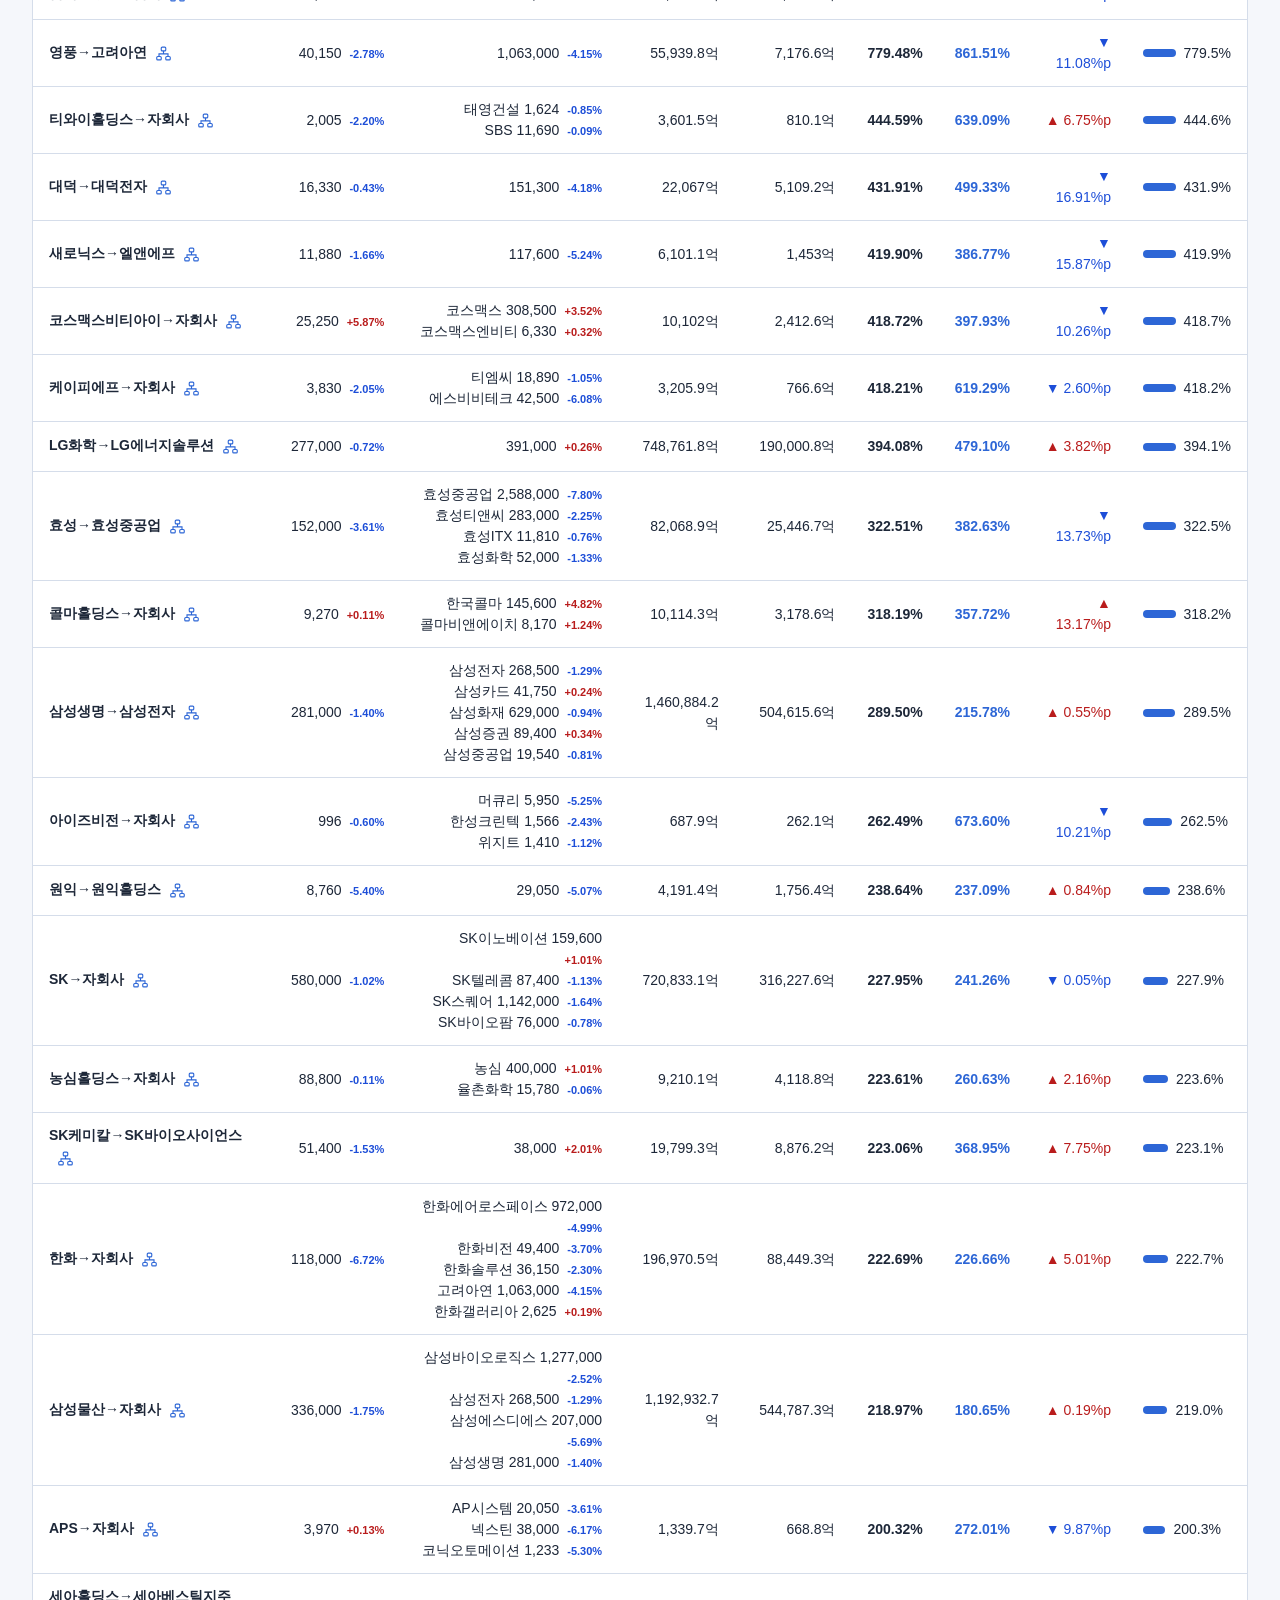
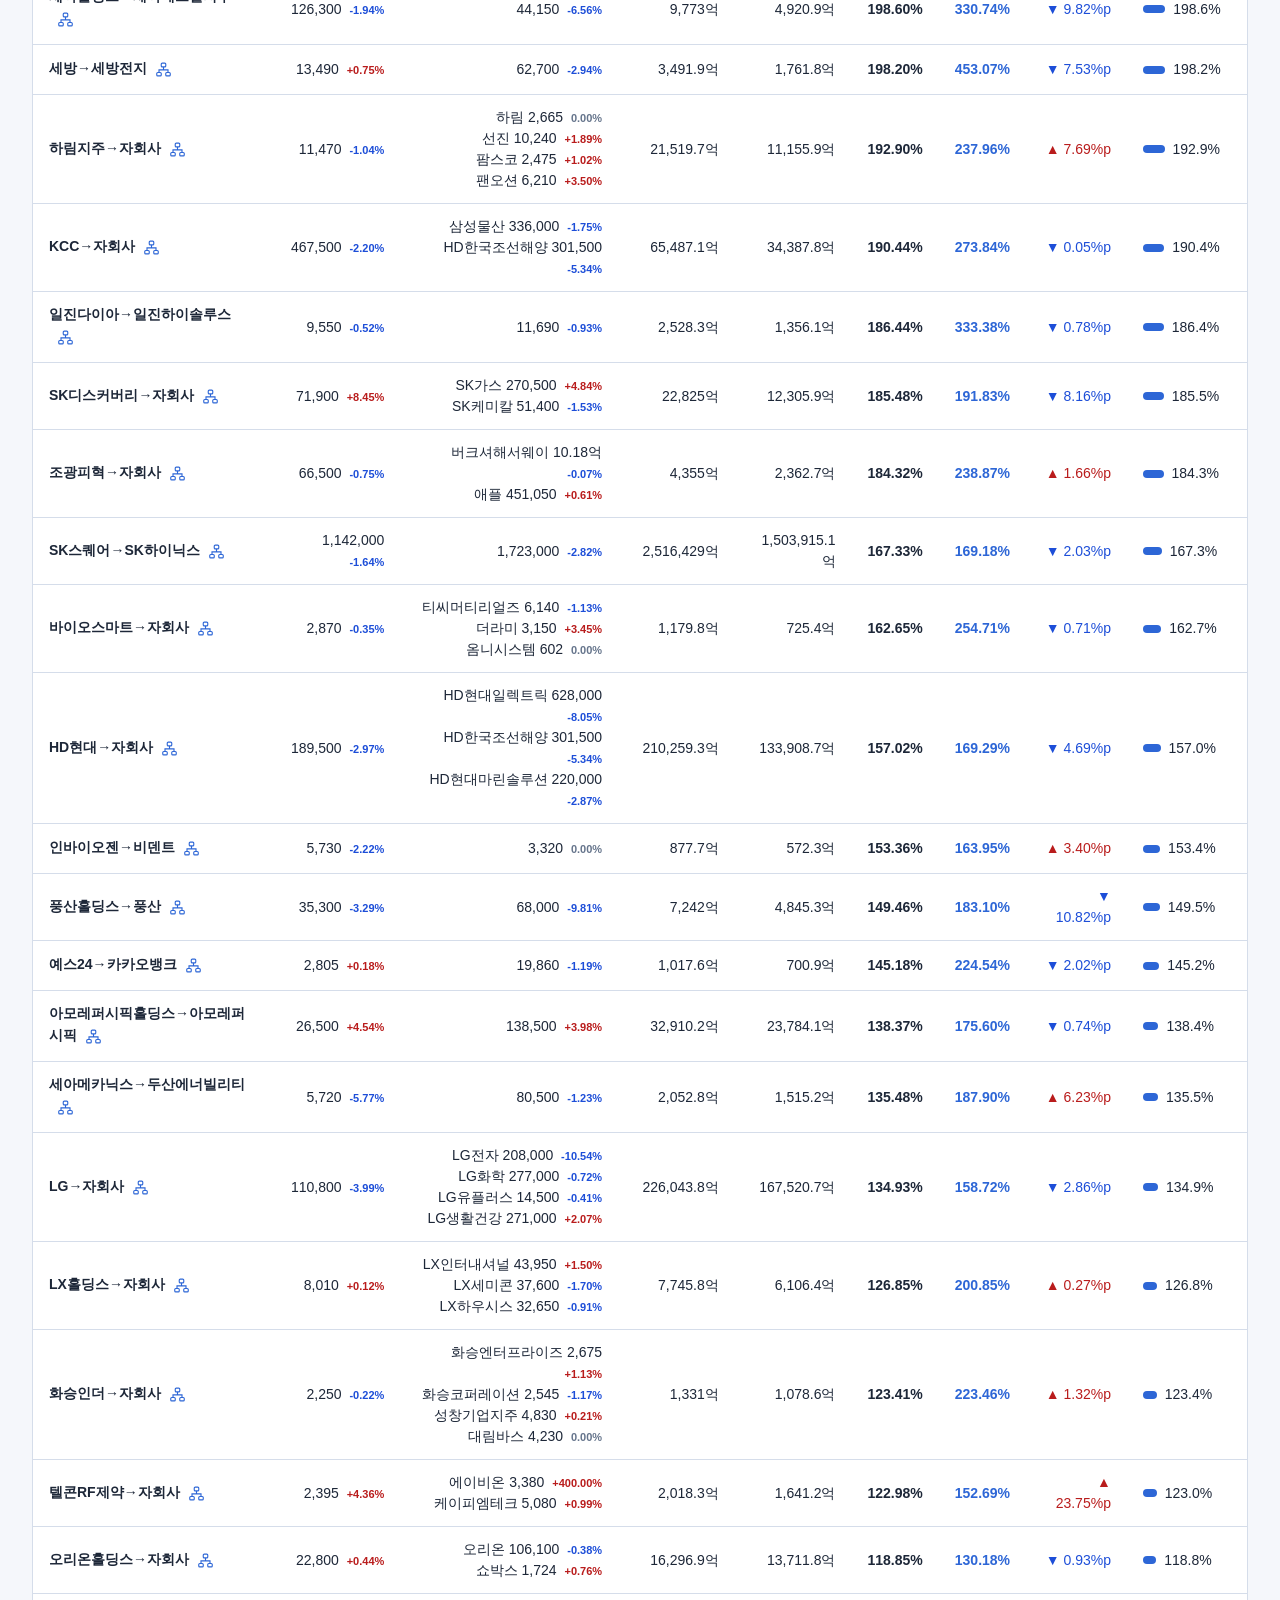
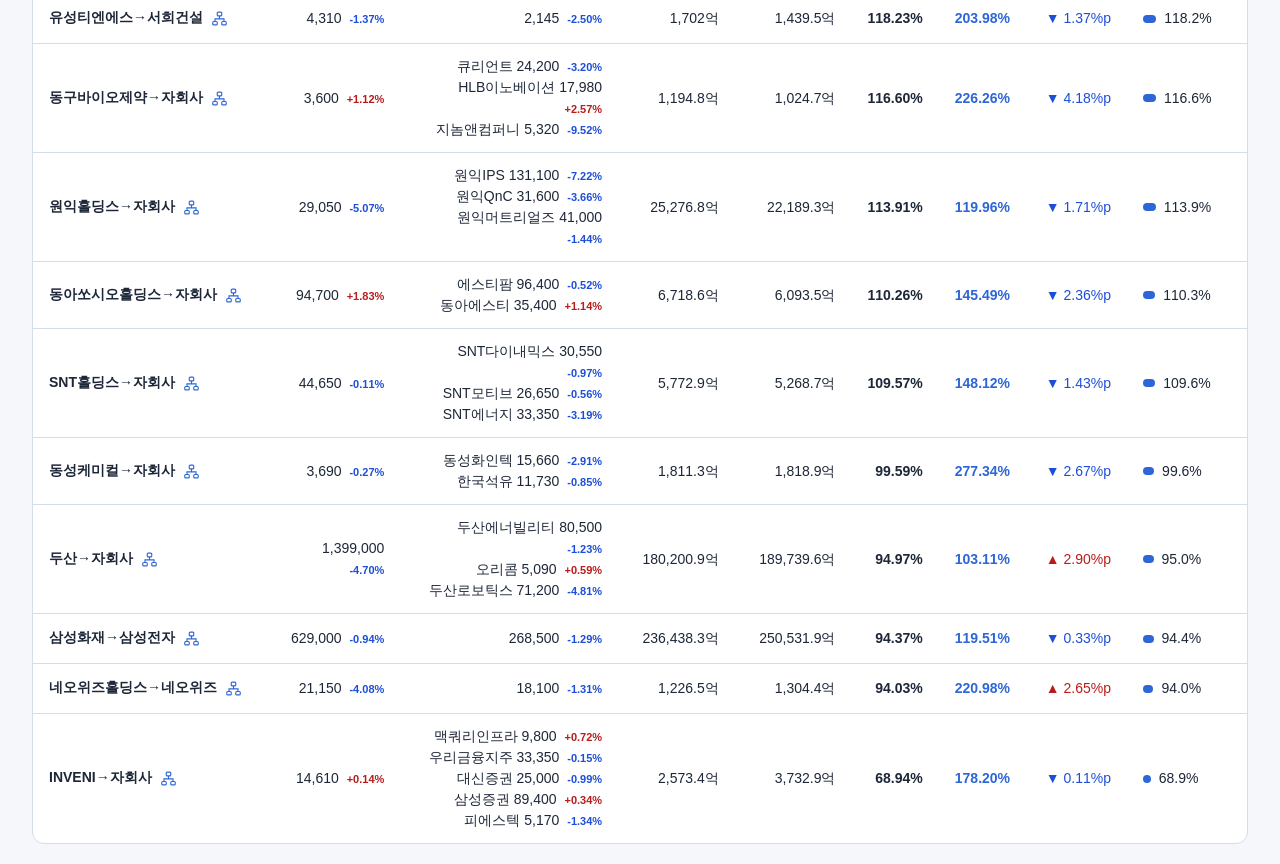
==== commit 2e8edd2d: "Show indirect stake value relative to holding company market cap" ====
--- a/index.html
+++ b/index.html
@@ -179,9 +179,9 @@
 <script src="js/calc.js?v=20260930-vc"></script>
 <script src="js/dashboard-core.js?v=20260930-vc"></script>
 <script src="js/ownership-graph.js?v=20261102-exposure"></script>
-<script src="js/holdings-analysis.js?v=20261102-holdings"></script>
+<script src="js/holdings-analysis.js?v=20261102-capratio"></script>
 <script src="js/ownership-ui.js?v=20261102-holdings"></script>
-<script src="js/render.js?v=20261102-holdings"></script>
+<script src="js/render.js?v=20261102-capratio"></script>
 <script src="js/charts-ui.js?v=20260930-vc"></script>
 <script src="js/live-ui.js?v=20261102-exposure"></script>
 <script src="js/app-boot.js?v=20261102-graph"></script>
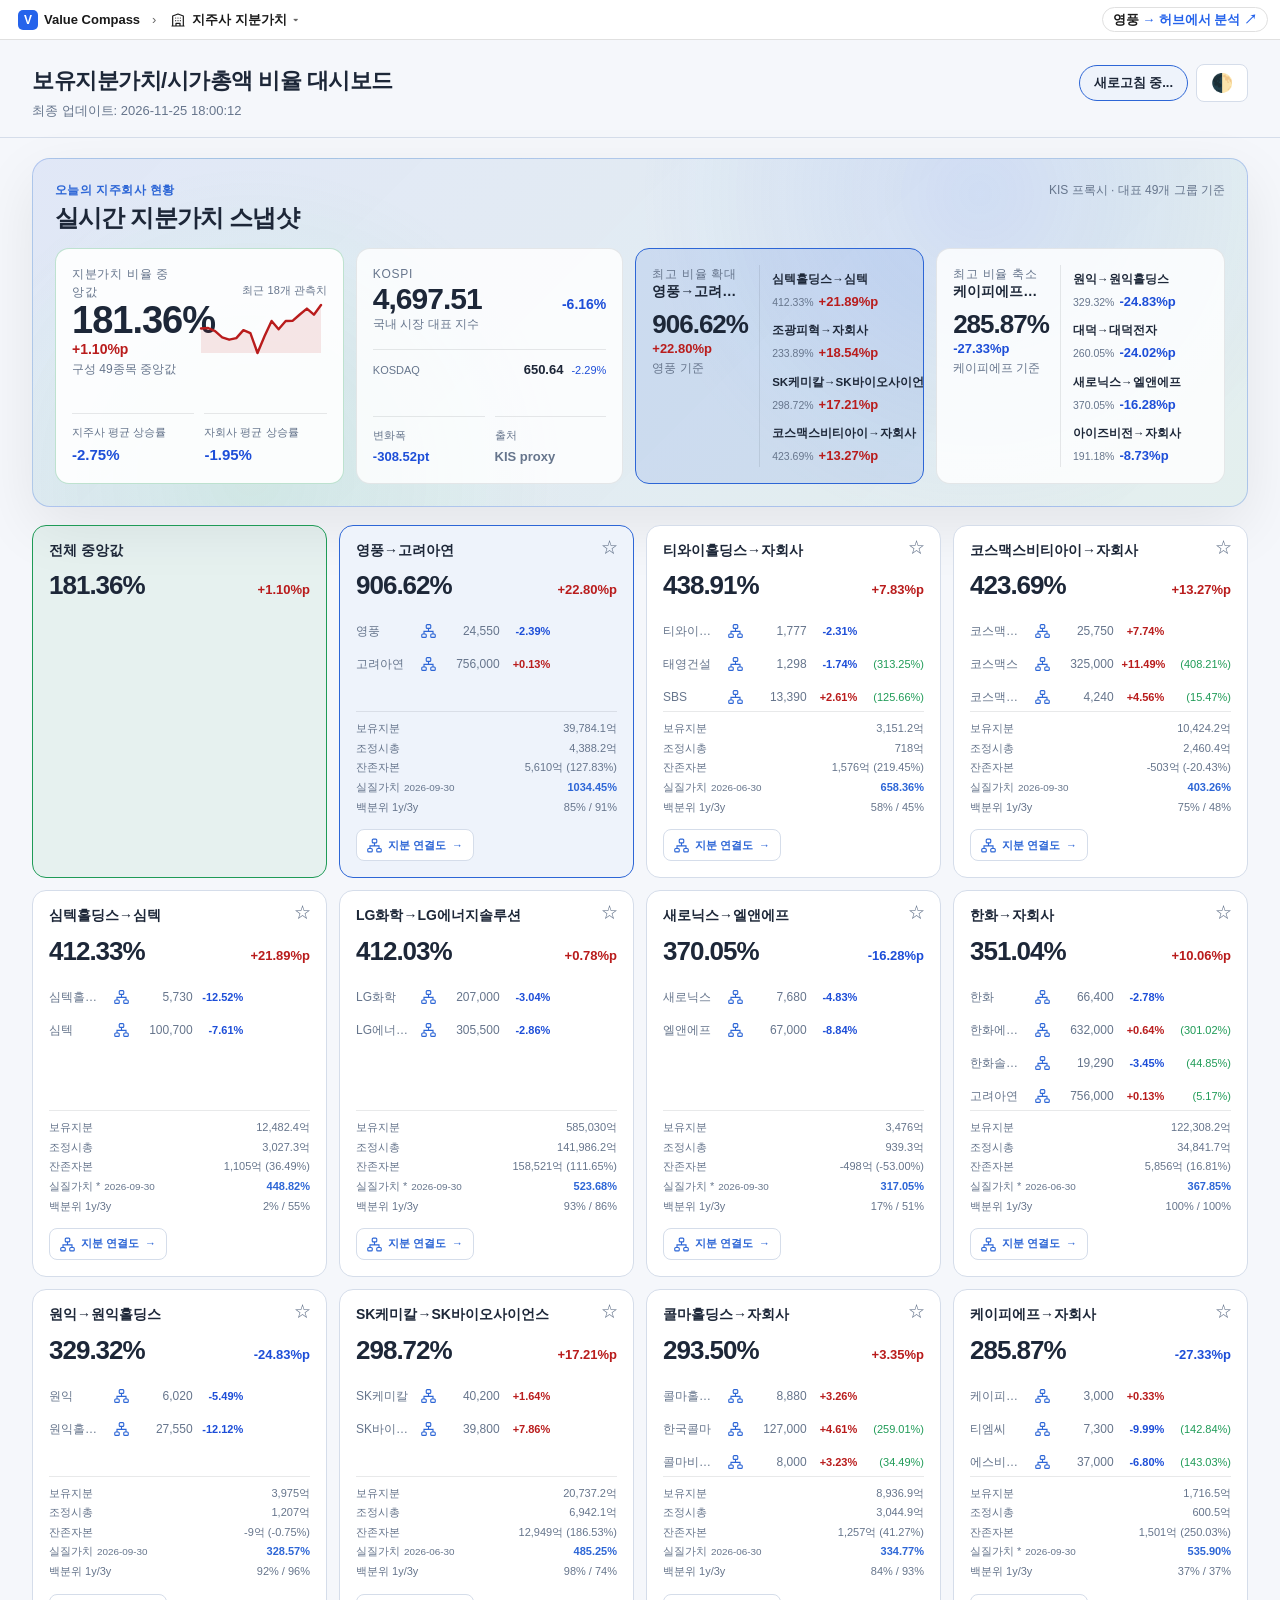
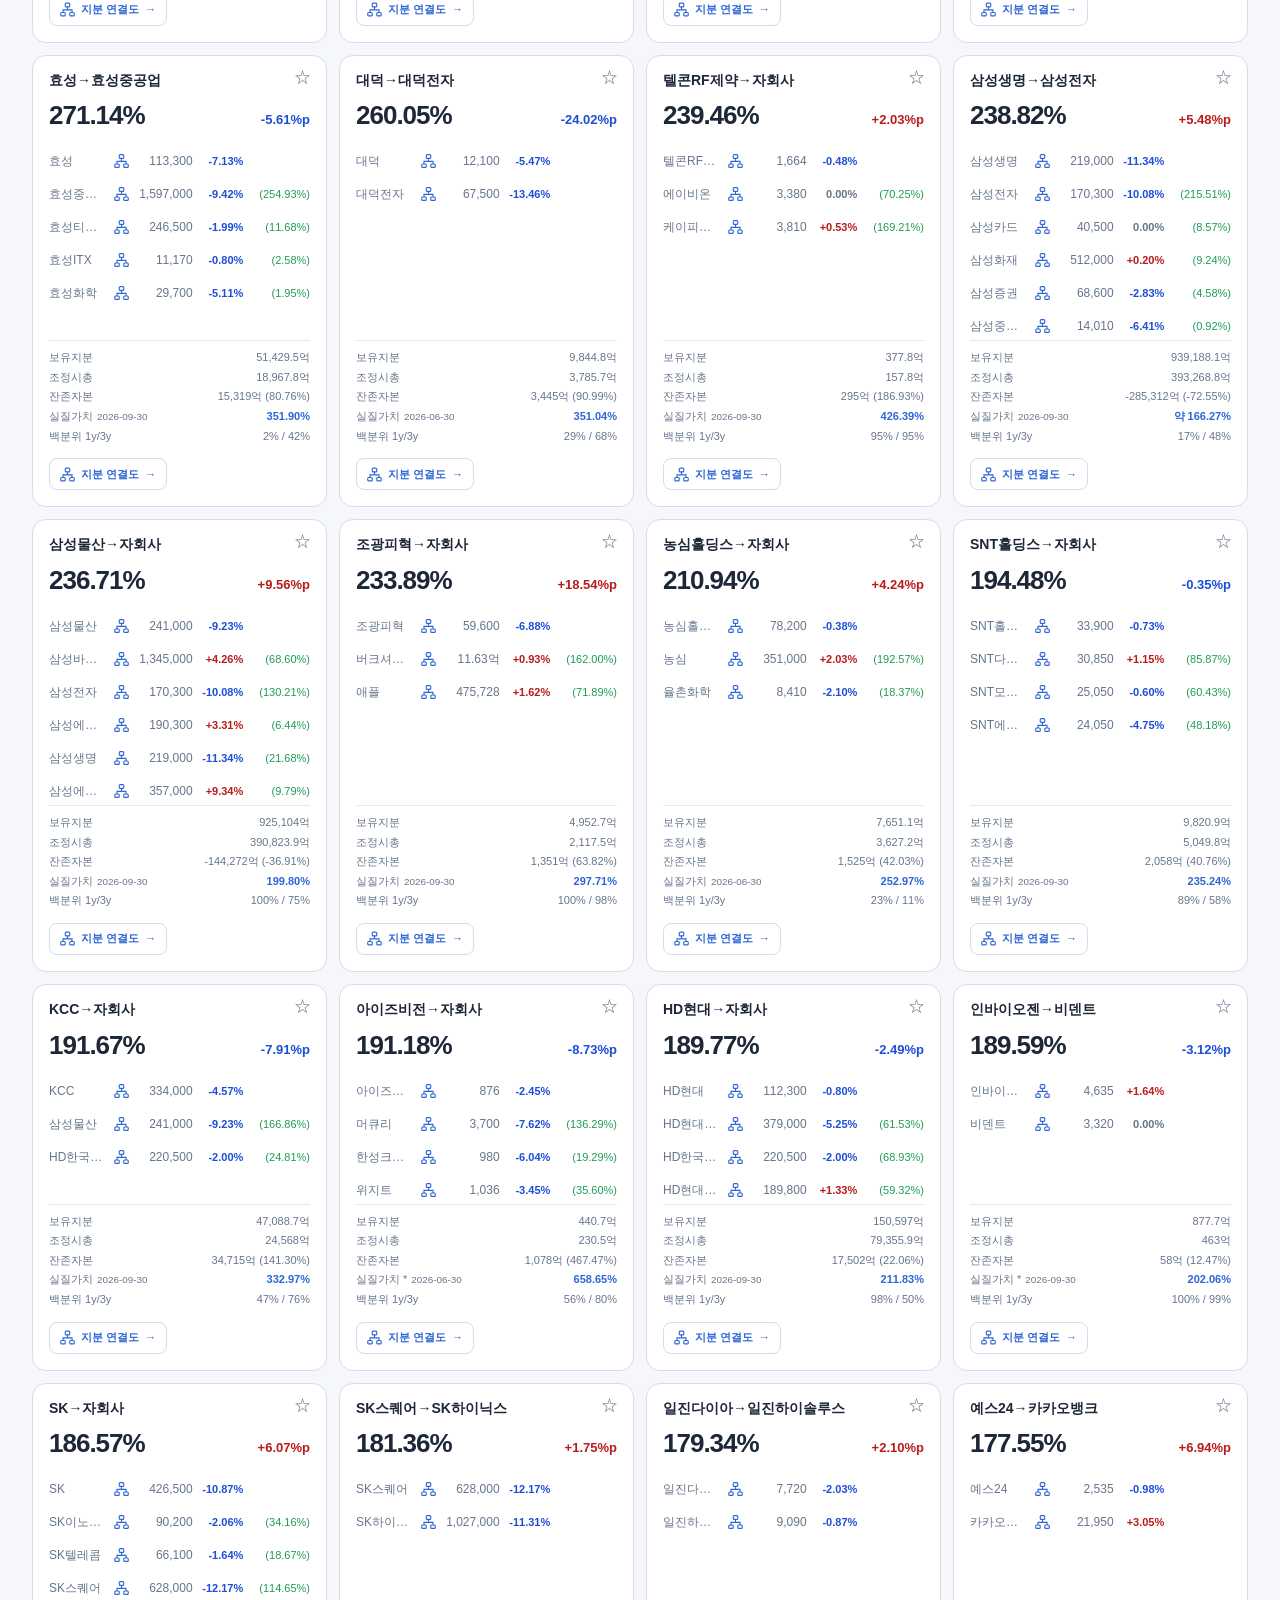
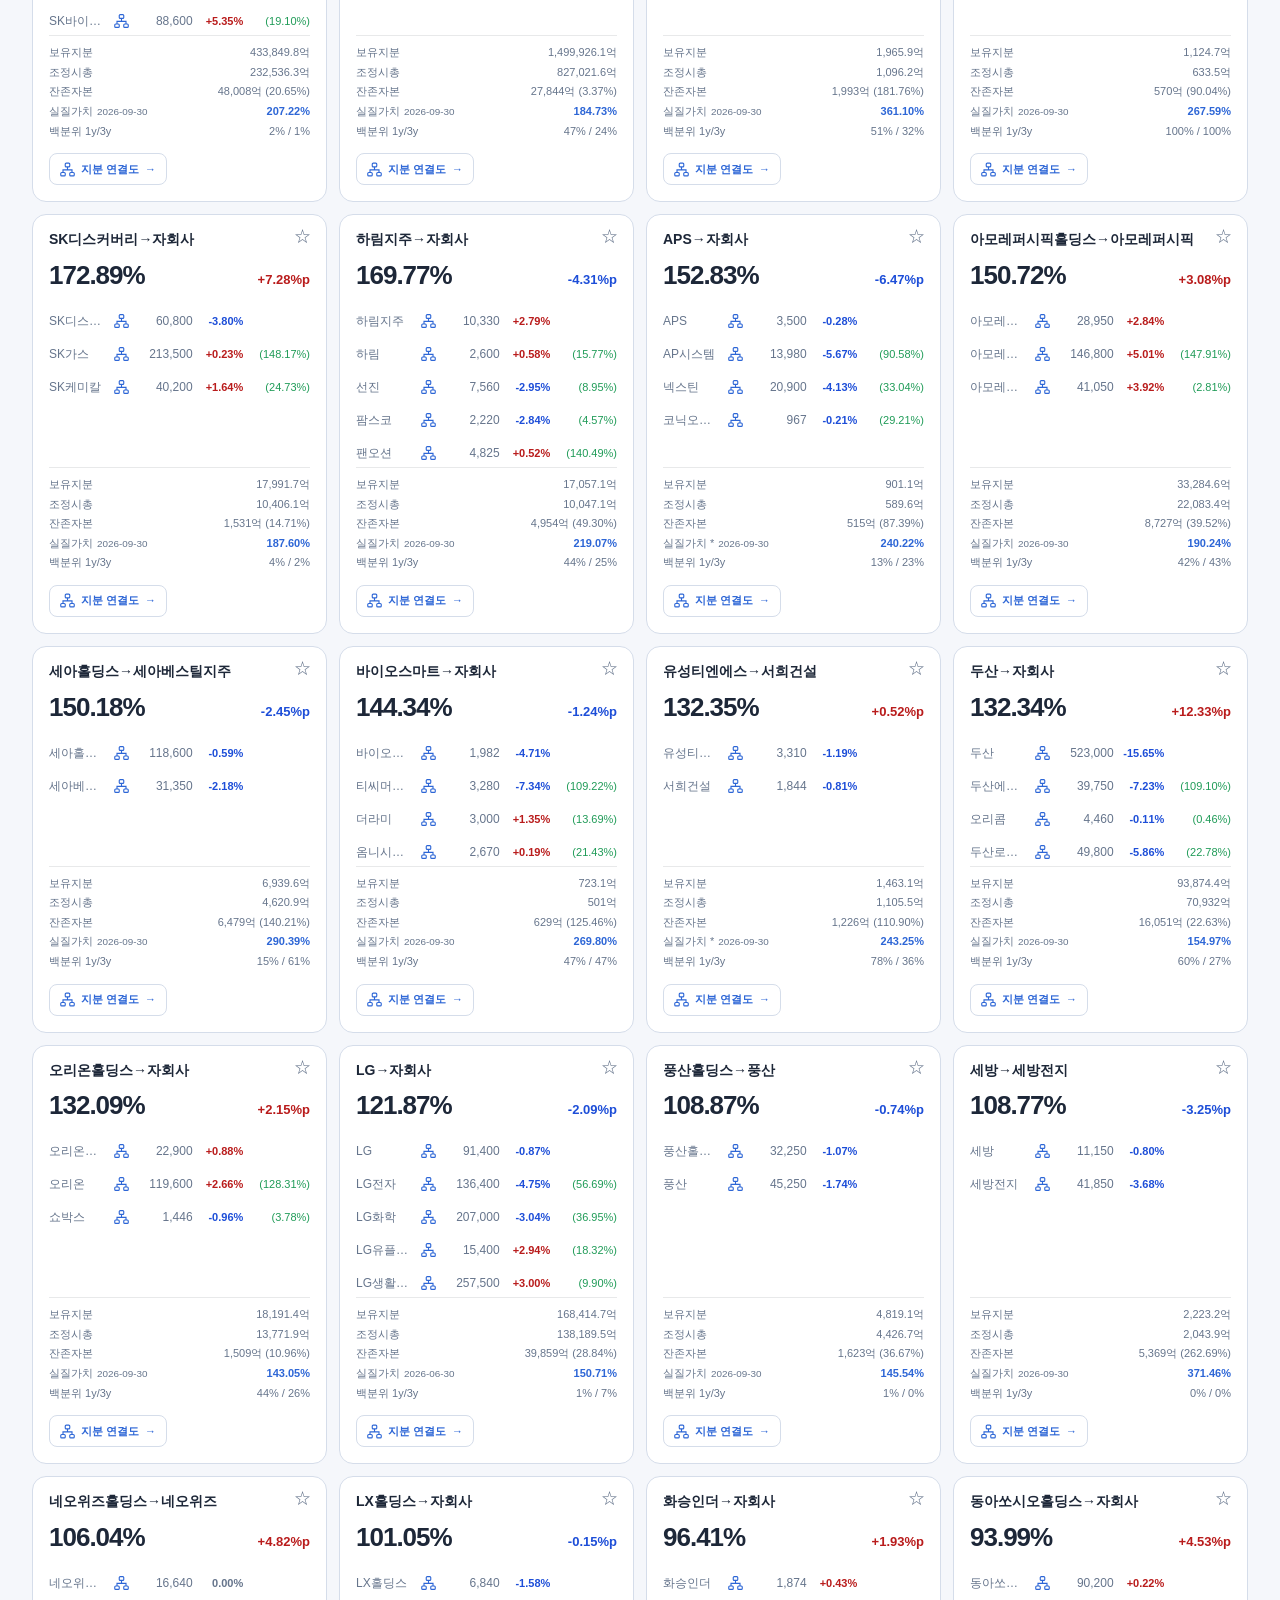
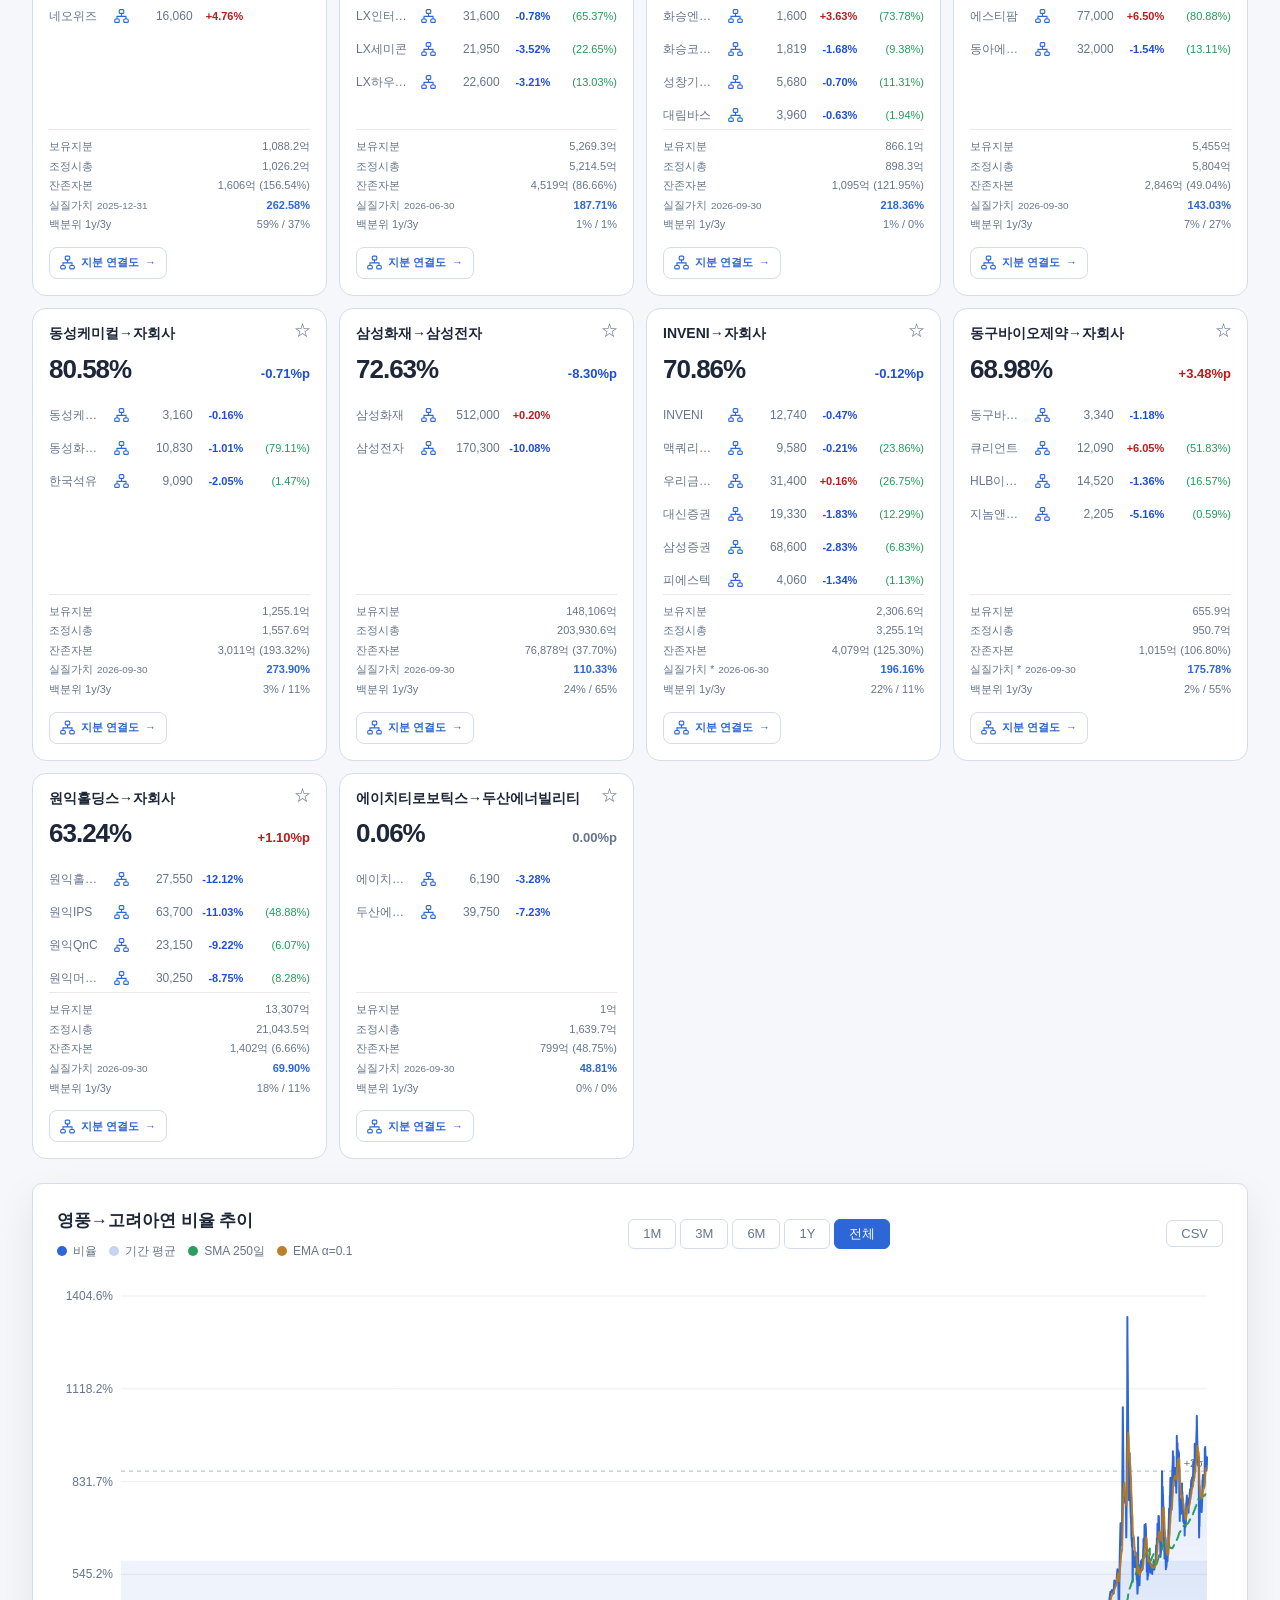
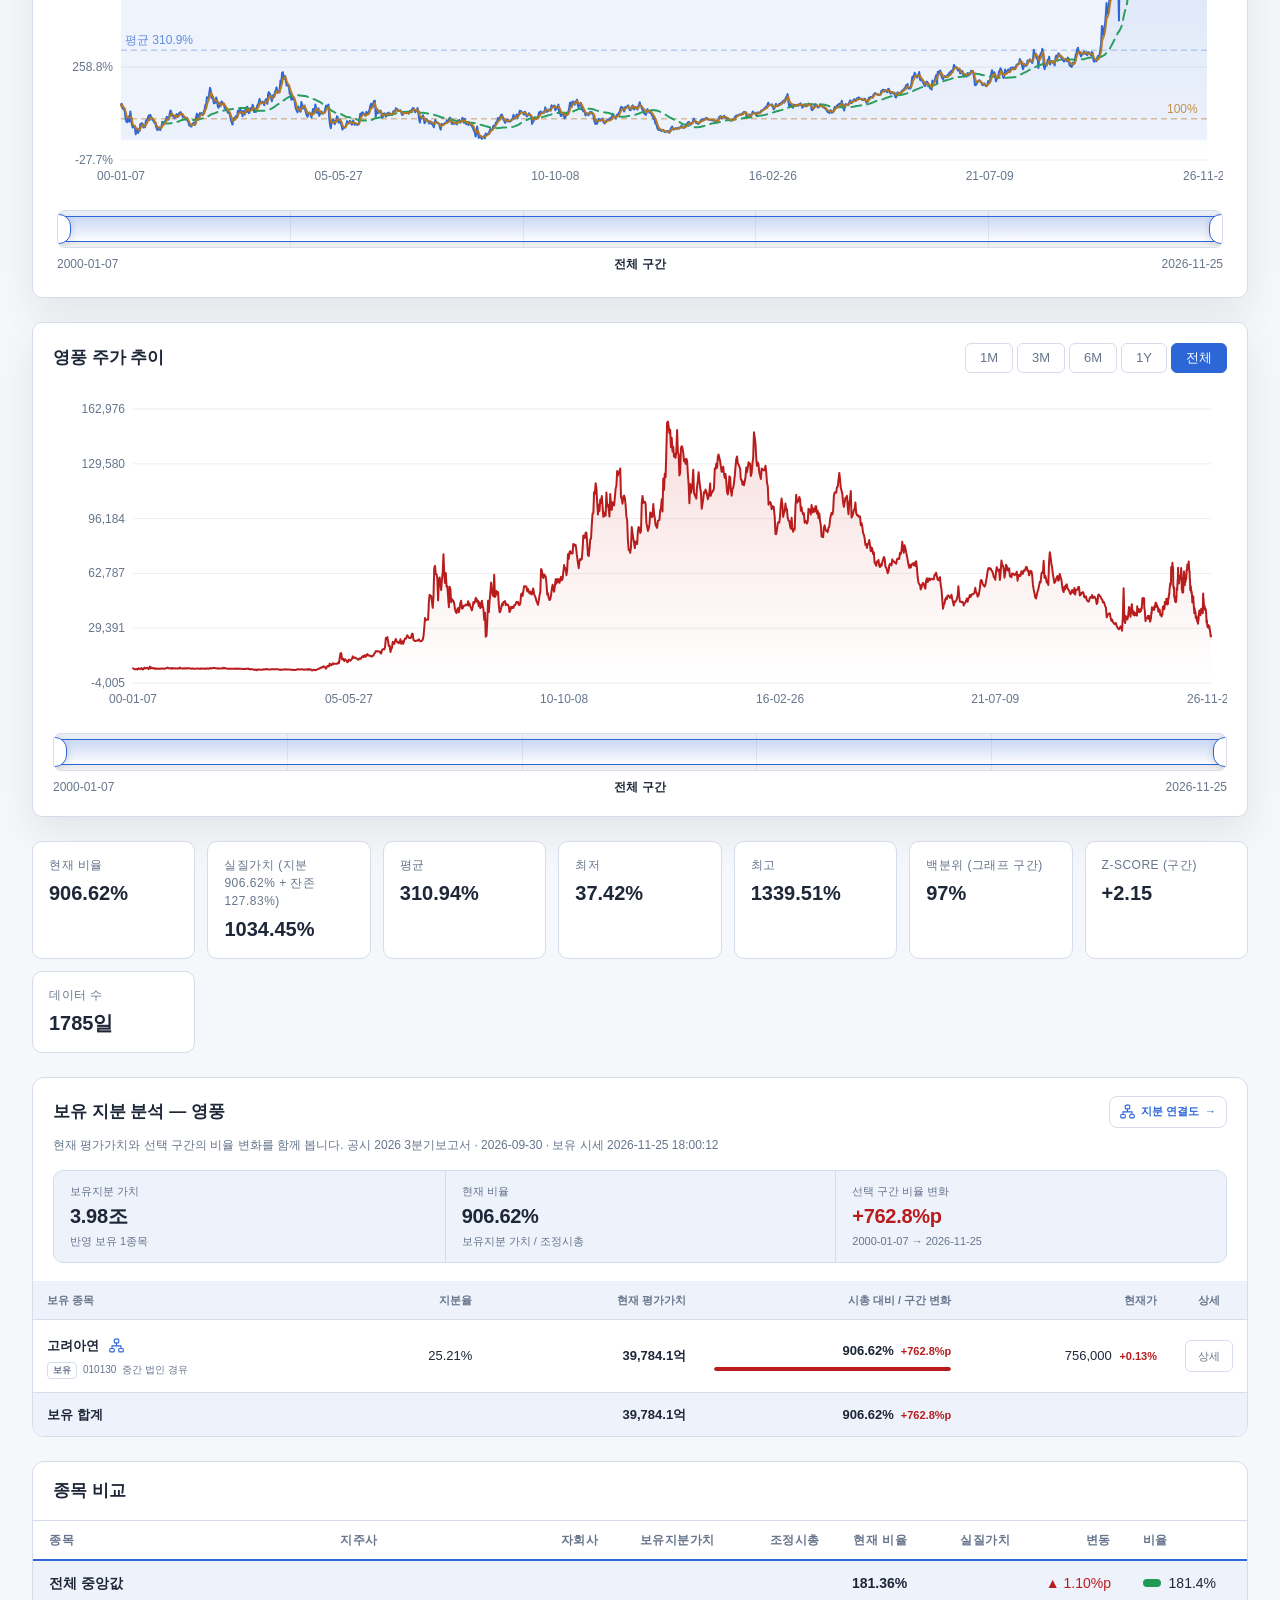
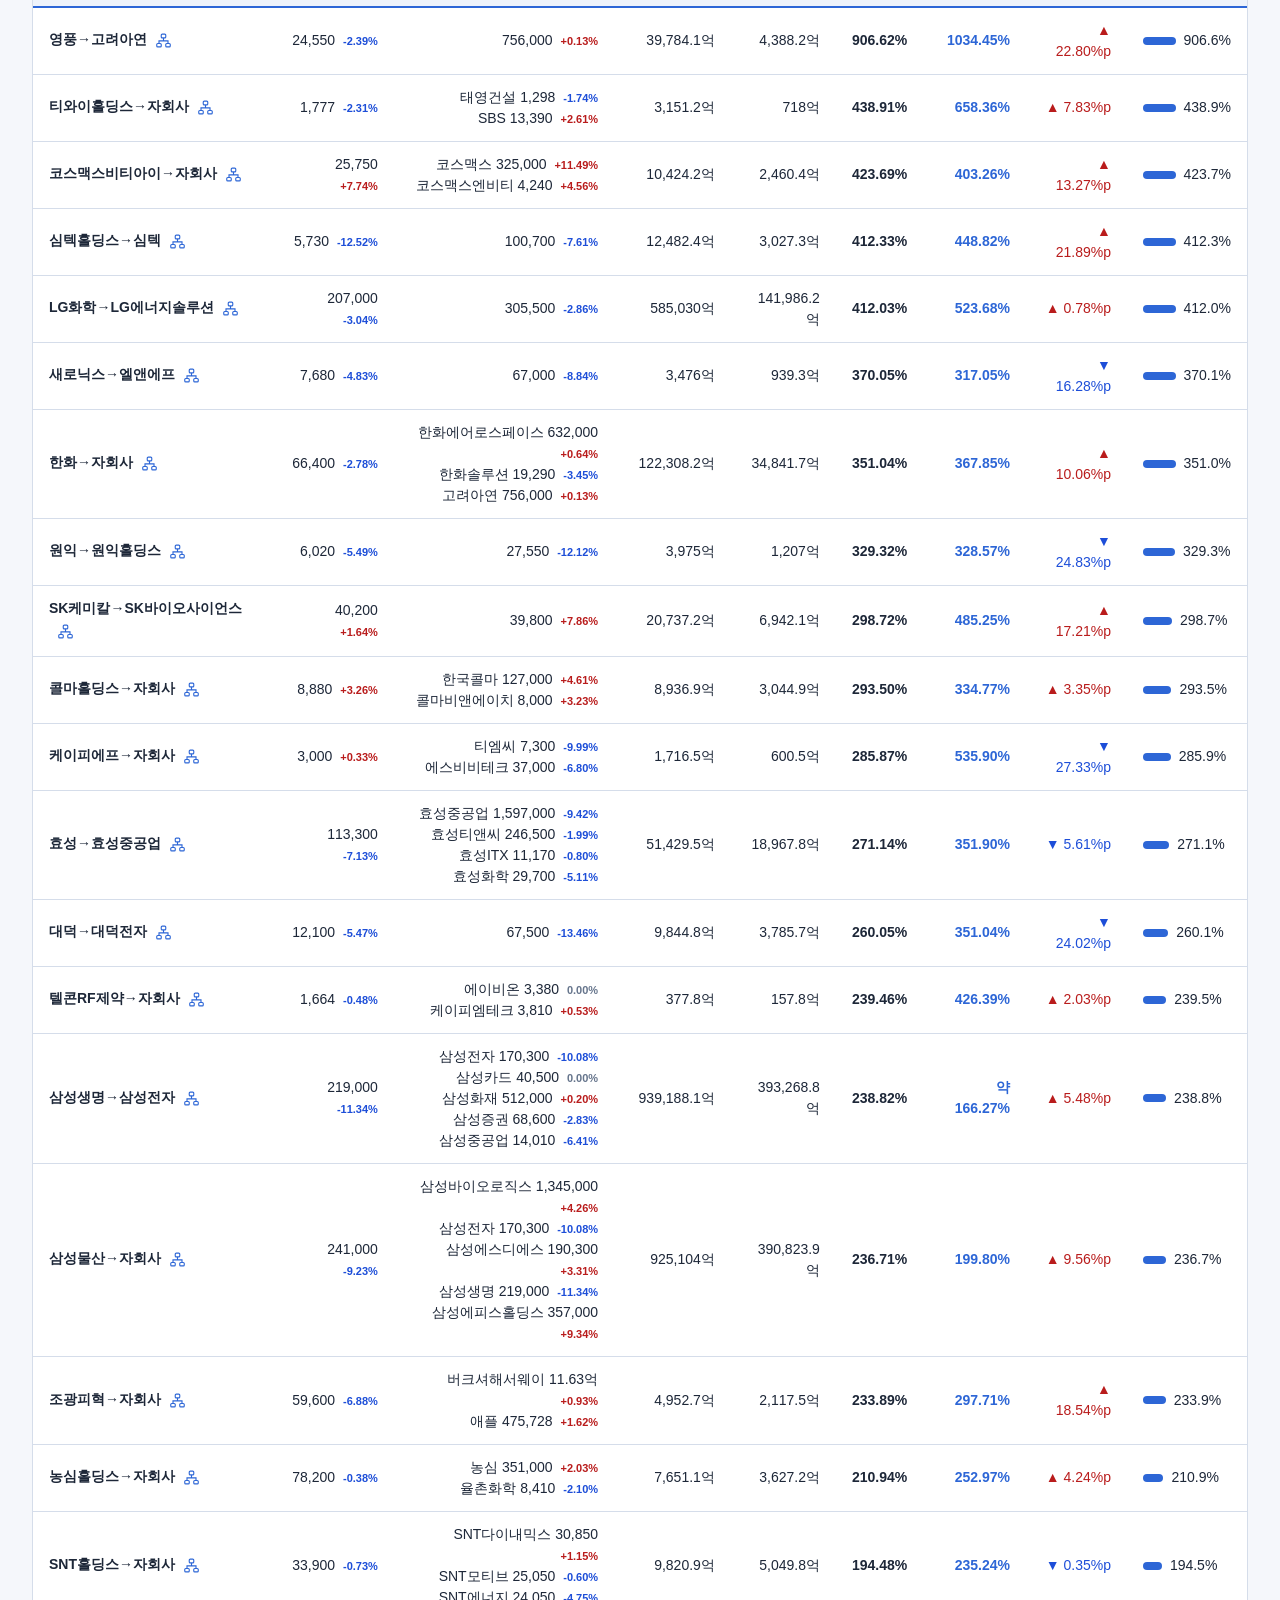
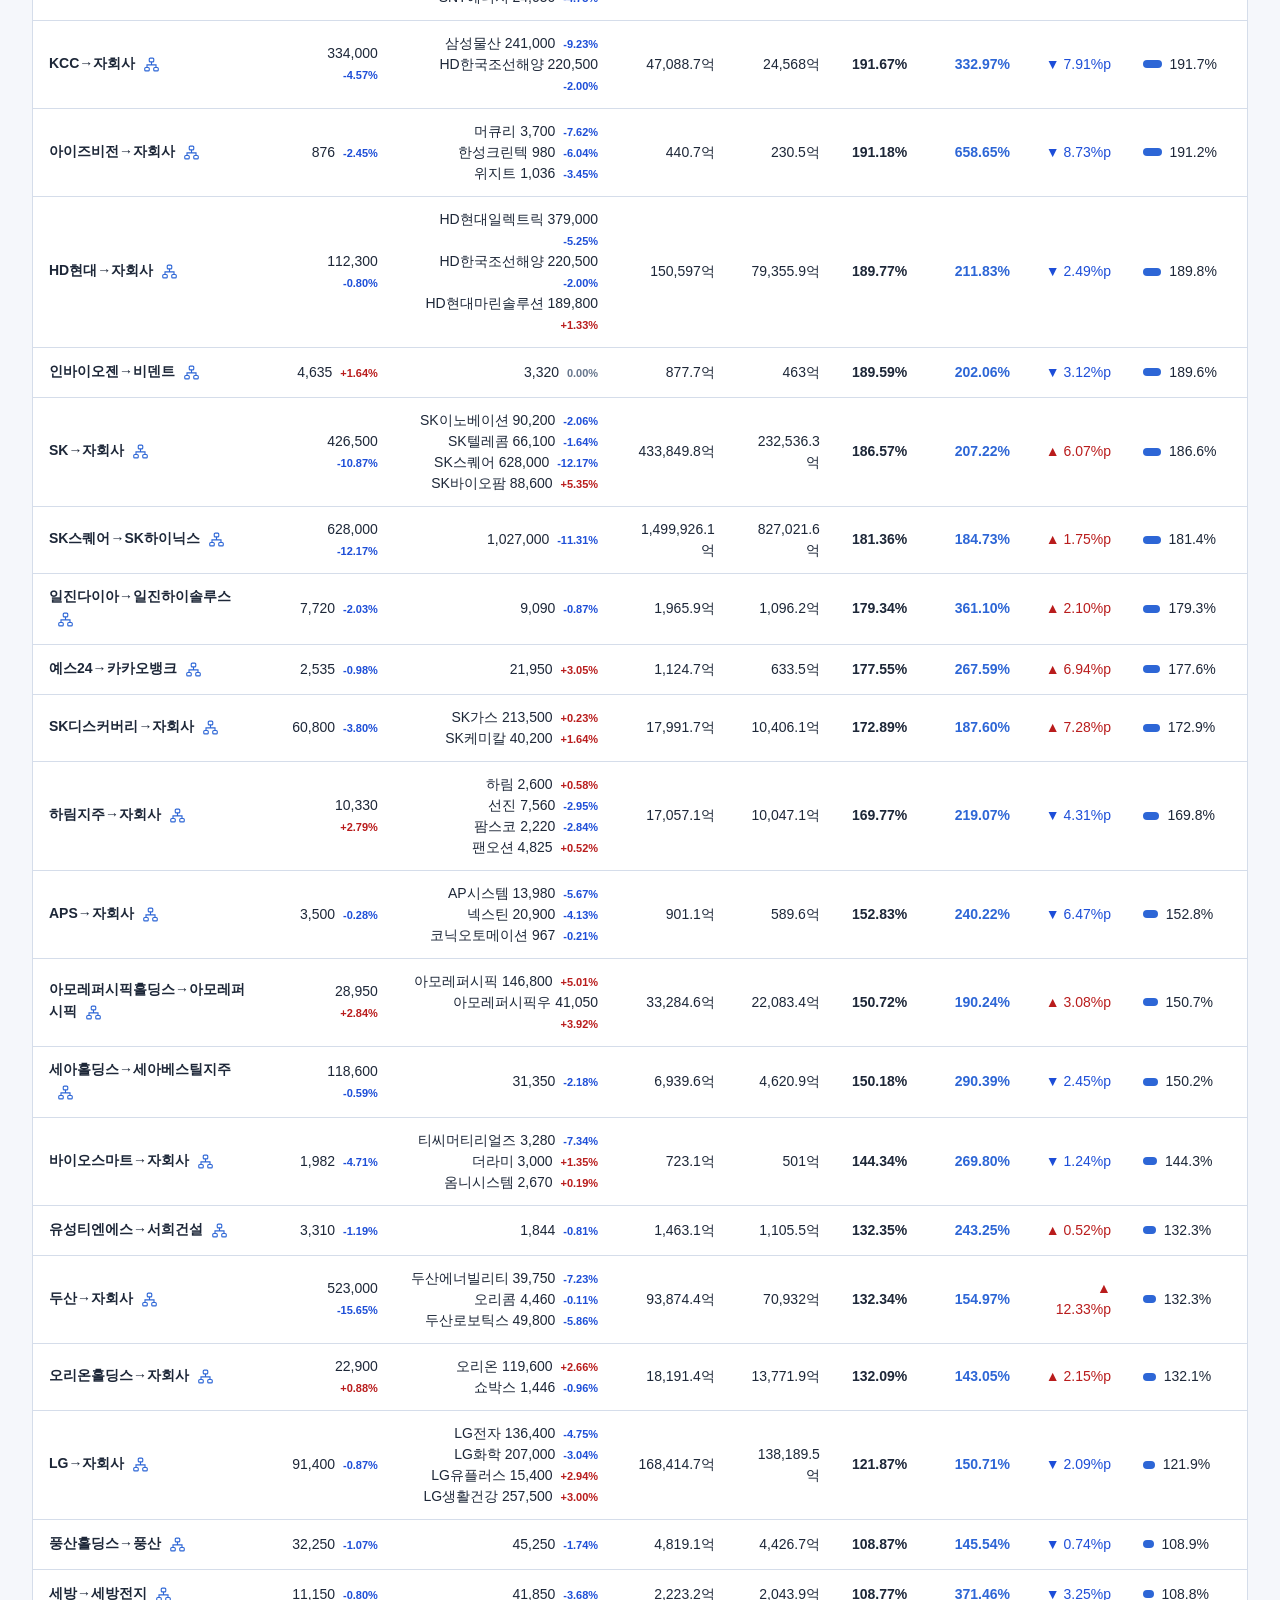
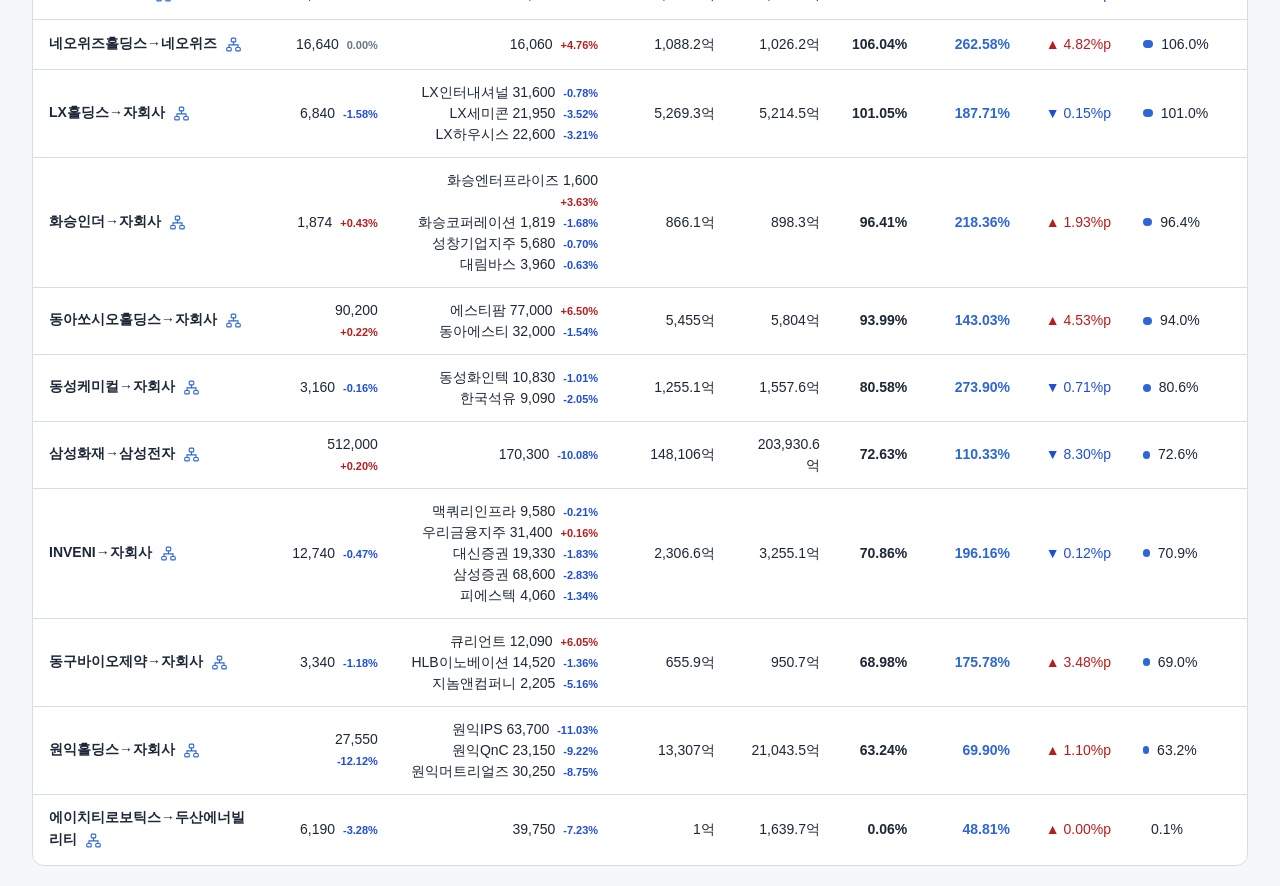
==== commit ea741293: "Align holding valuations with same-period DART disclosures" ====
--- a/index.html
+++ b/index.html
@@ -40,7 +40,7 @@
 html[data-embed] .container { padding-top: 14px !important; }
 </style>
 <link rel="stylesheet" href="./vc-tokens.css?v=1.1.0">
-<link rel="stylesheet" href="css/app.css?v=20260930-vc">
+<link rel="stylesheet" href="css/app.css?v=20261125-fundamentals">
 <link rel="stylesheet" href="css/ownership.css?v=20261102-exposure">
 <link rel="stylesheet" href="css/holdings.css?v=20261102-holdings">
 <script defer src="./vc-shell.js?v=1.1.0"></script>
@@ -176,15 +176,15 @@
   이 순서는 tests/js/structure.test.mjs가 구조 계약으로 고정한다.
 -->
 <script src="js/format.js?v=20260930-vc"></script>
-<script src="js/calc.js?v=20260930-vc"></script>
-<script src="js/dashboard-core.js?v=20260930-vc"></script>
+<script src="js/calc.js?v=20261125-fundamentals"></script>
+<script src="js/dashboard-core.js?v=20261125-fundamentals"></script>
 <script src="js/ownership-graph.js?v=20261102-exposure"></script>
 <script src="js/holdings-analysis.js?v=20261102-capratio"></script>
 <script src="js/ownership-ui.js?v=20261102-holdings"></script>
-<script src="js/render.js?v=20261102-capratio"></script>
+<script src="js/render.js?v=20261125-fundamentals"></script>
 <script src="js/charts-ui.js?v=20260930-vc"></script>
 <script src="js/live-ui.js?v=20261102-exposure"></script>
-<script src="js/app-boot.js?v=20261102-graph"></script>
+<script src="js/app-boot.js?v=20261125-fundamentals"></script>
 <script>
 // 부트스트랩: 데이터 로드 → 대시보드 시작 (모든 로직은 js/*.js — 위 로드 순서 계약 참고)
 window.__dashboardData = loadDashboardData();
--- a/css/app.css
+++ b/css/app.css
@@ -699,6 +699,11 @@
   white-space: nowrap;
 }
 /* 실질가치 = 보유지분 비율 + 잔존자본 비율 (분기 공시 + 실시간 시총) */
+.effective-basis {
+  margin-inline-start: 0.4em;
+  color: var(--text-dim);
+  font-size: 0.9em;
+}
 .effective-ratio {
   color: var(--accent);
   font-weight: 700;
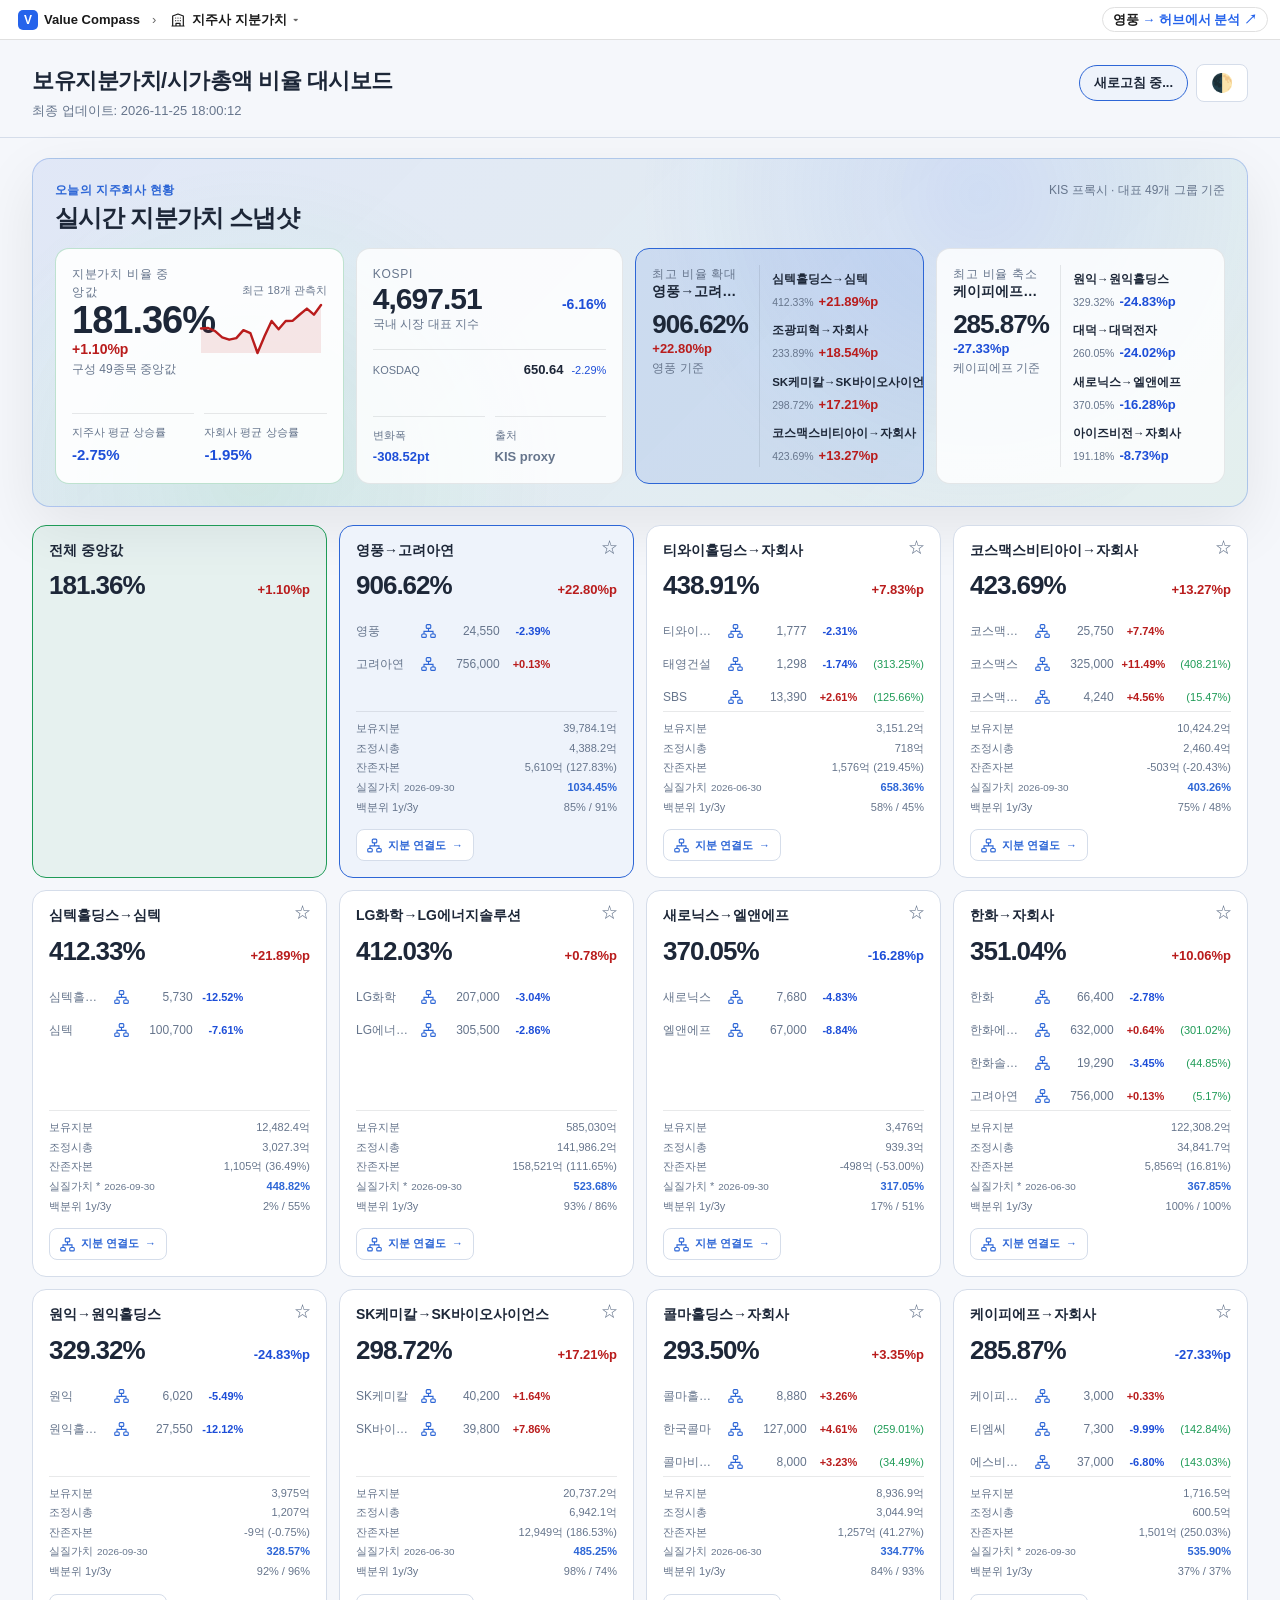
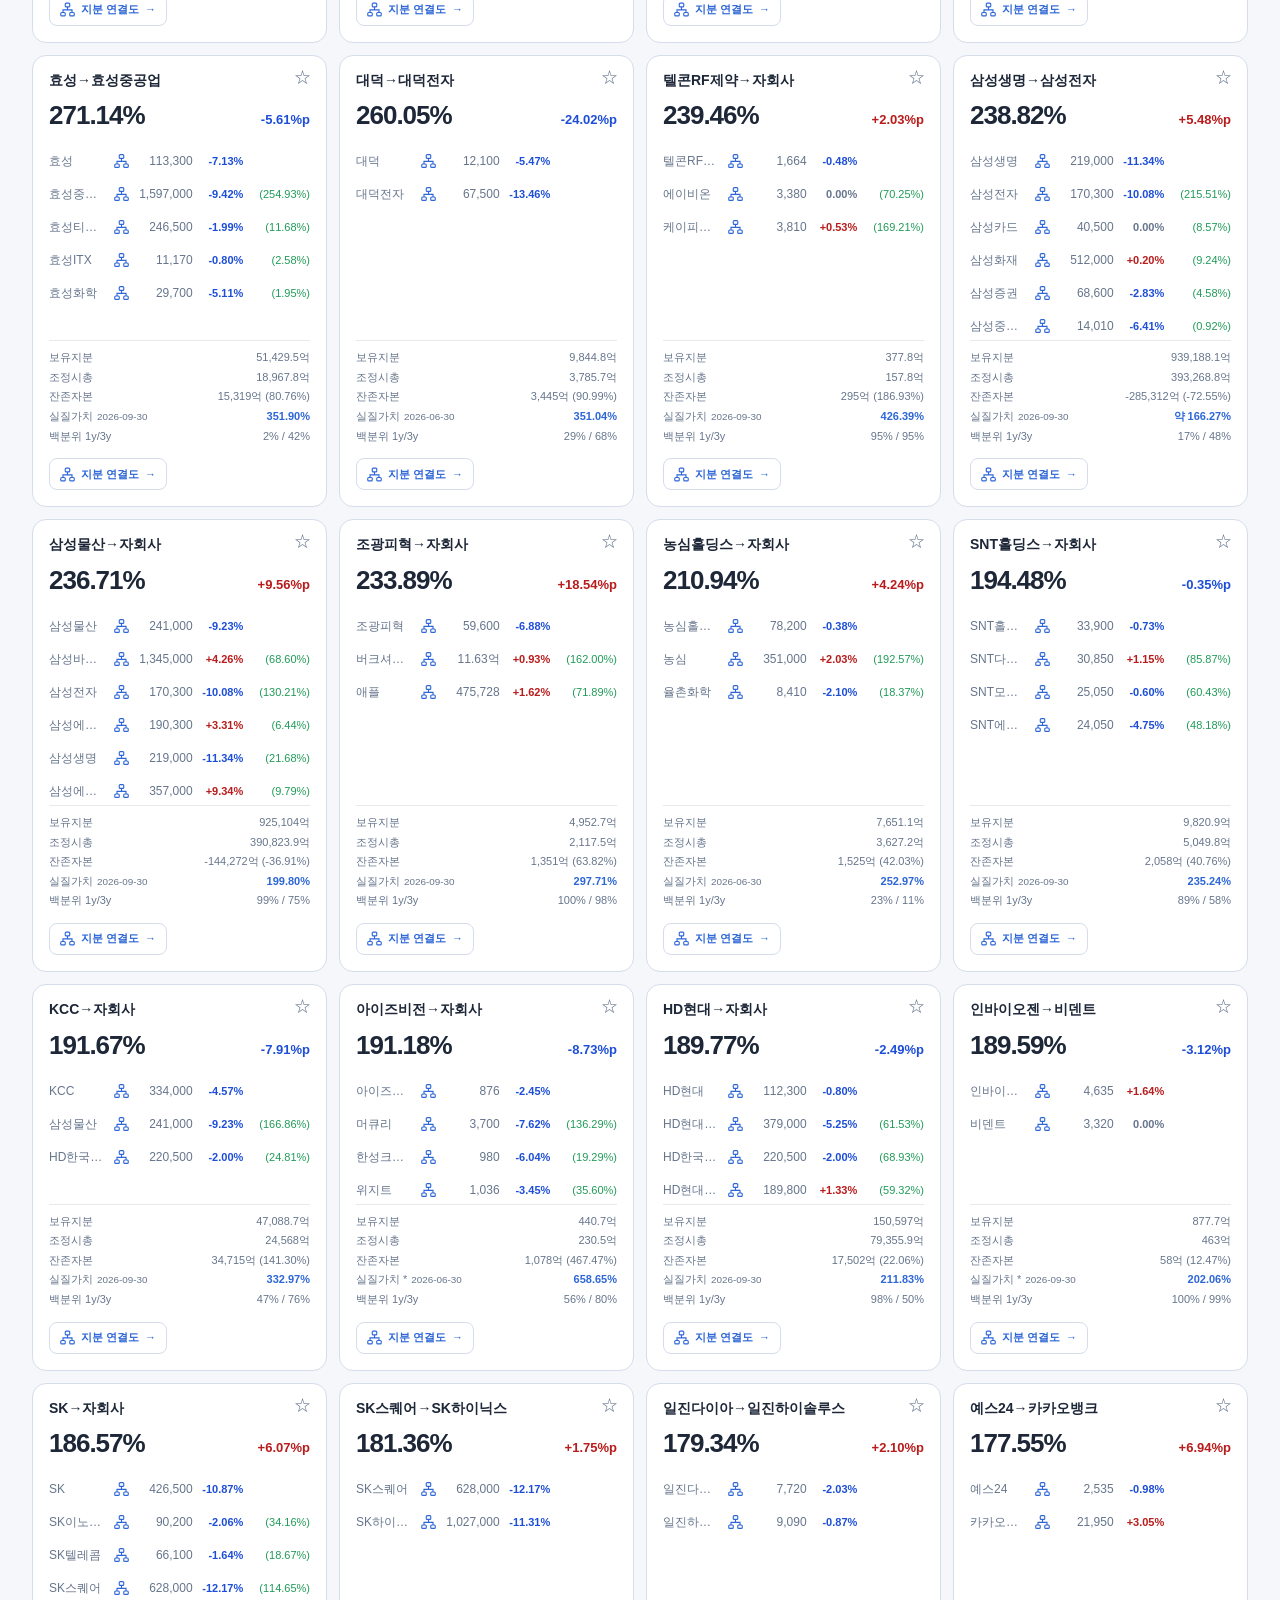
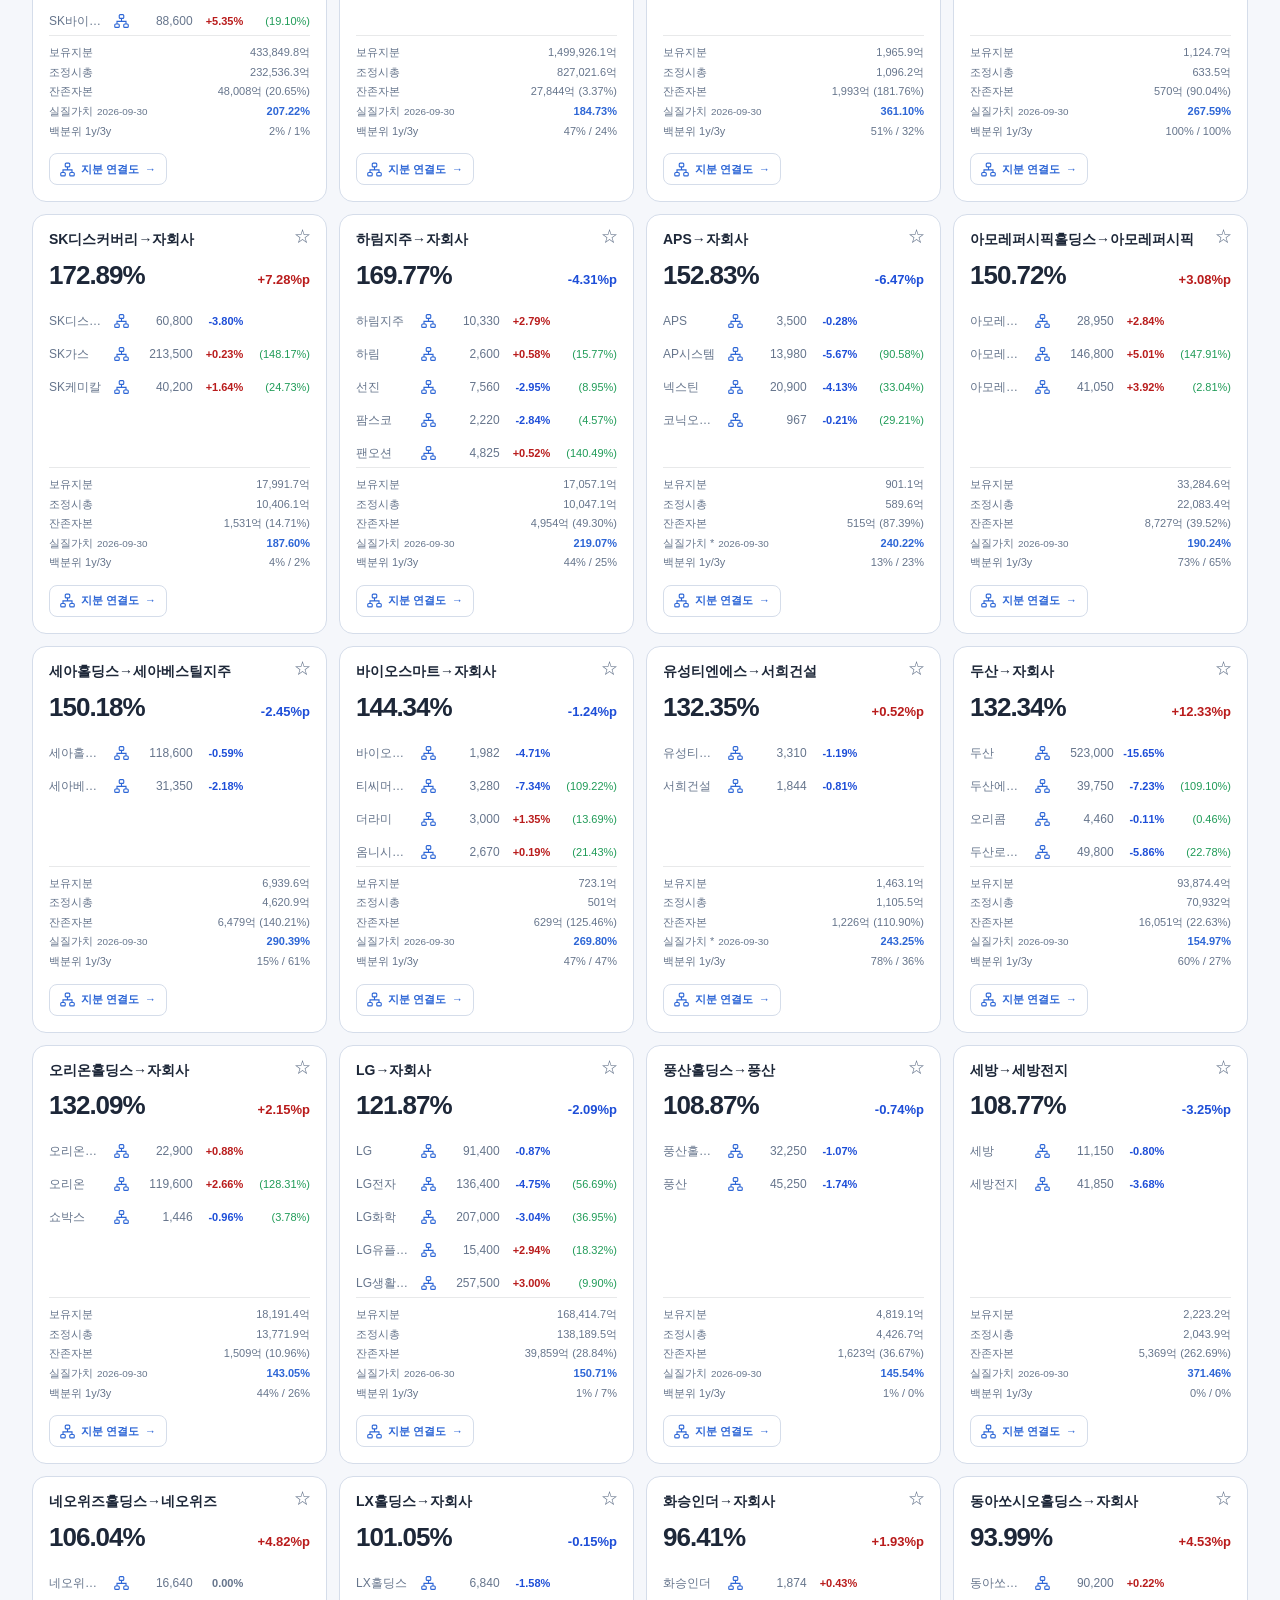
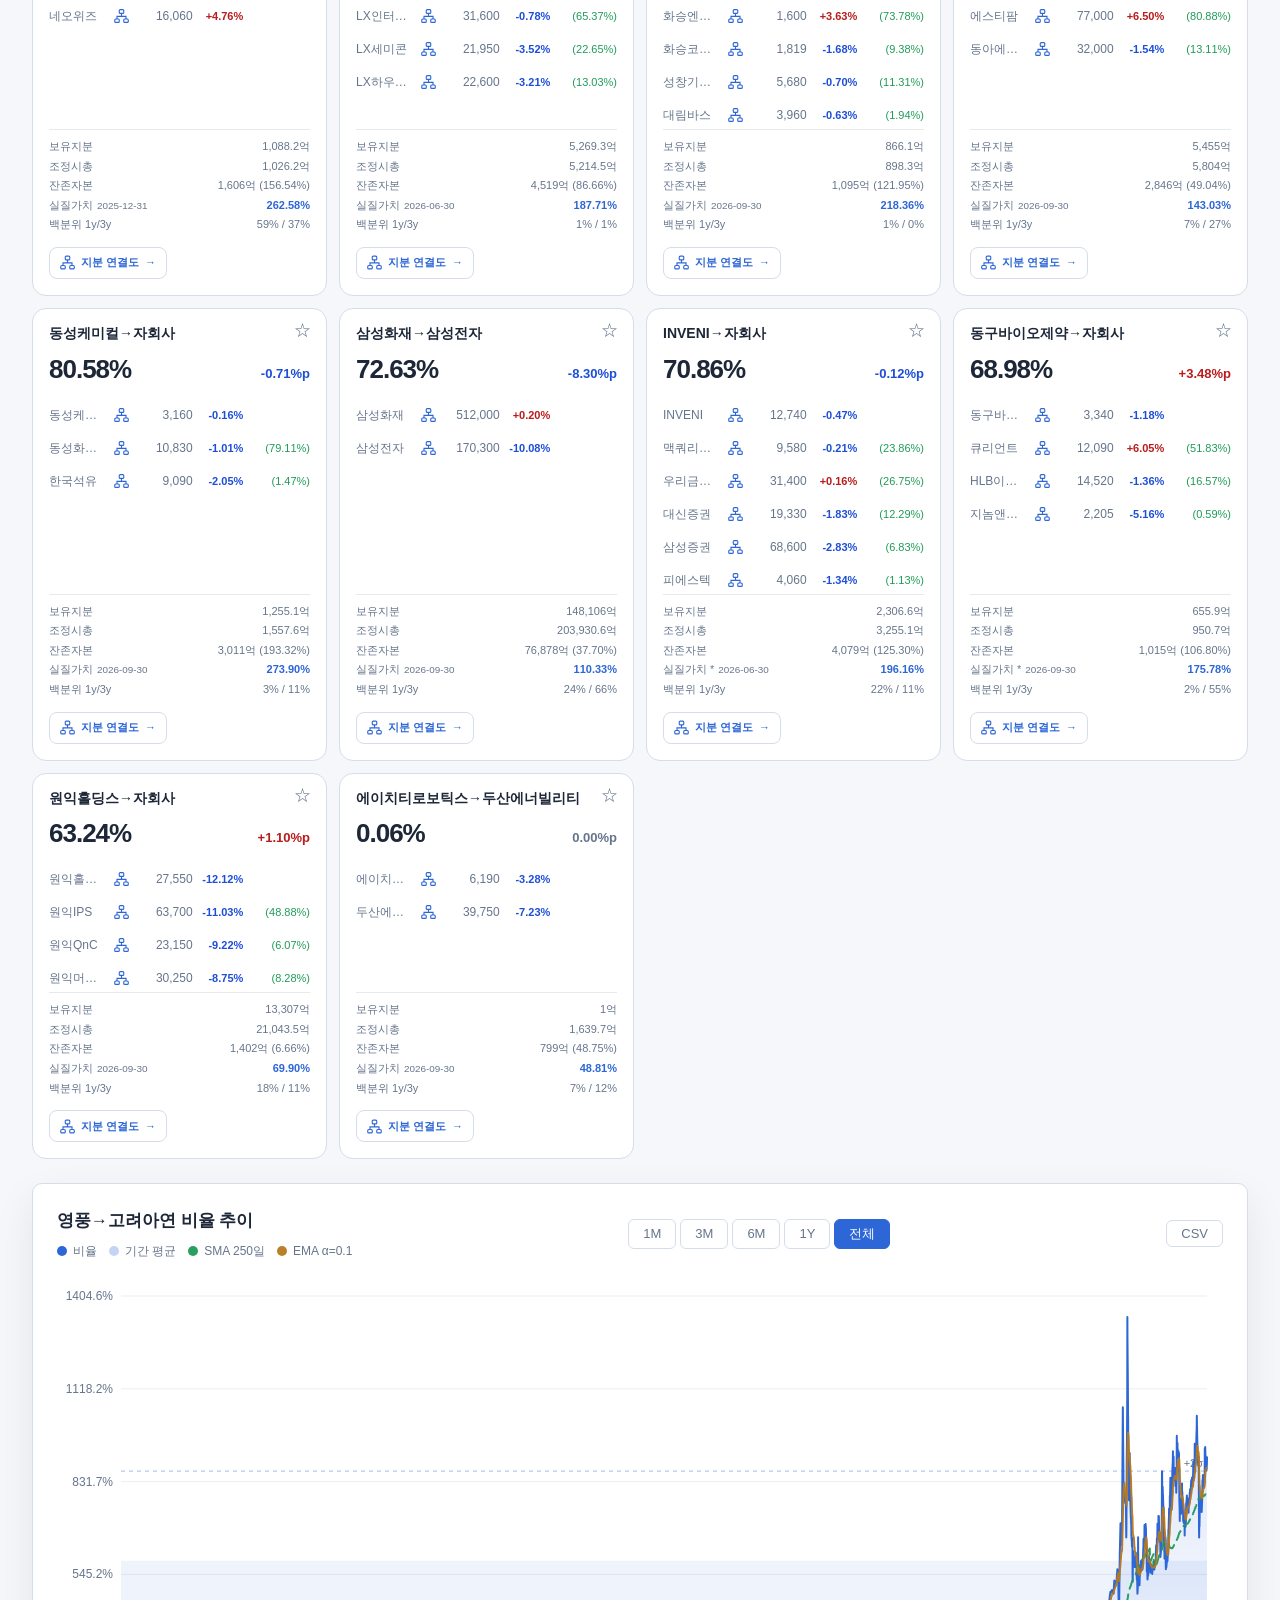
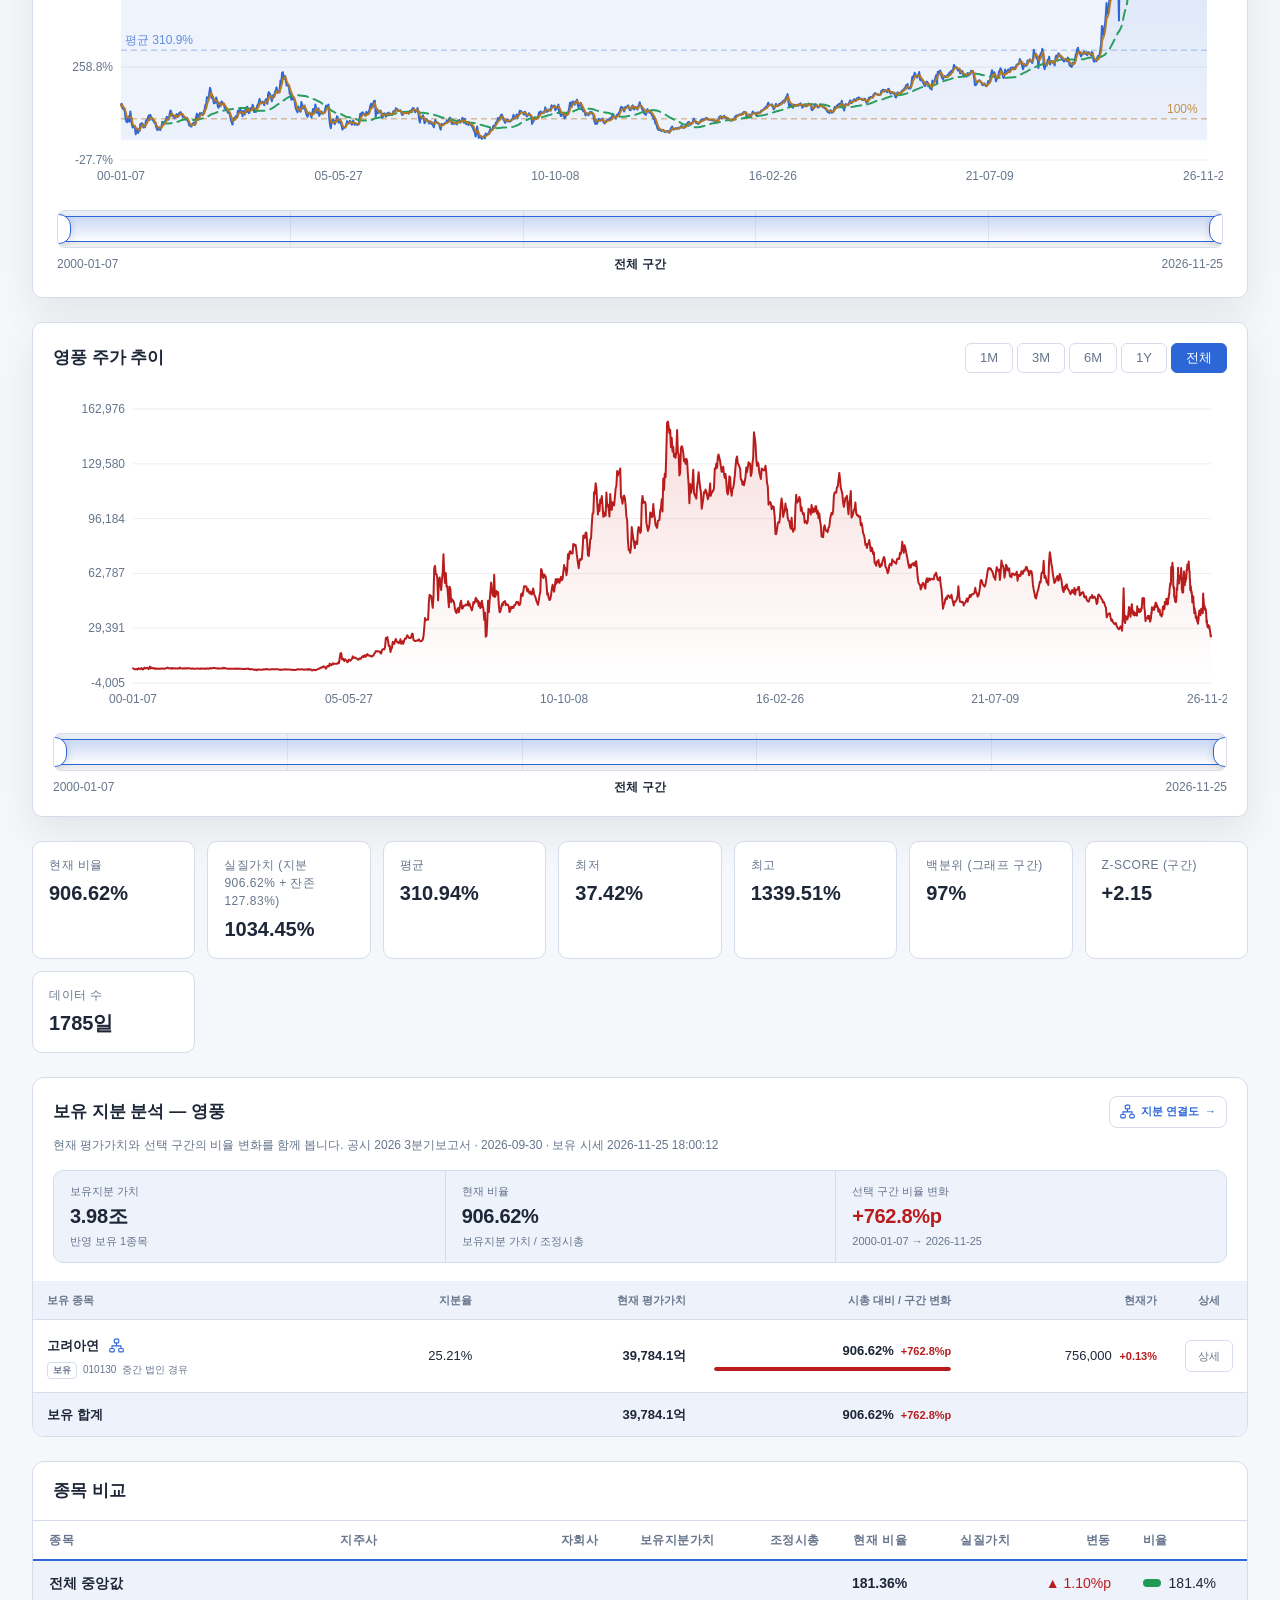
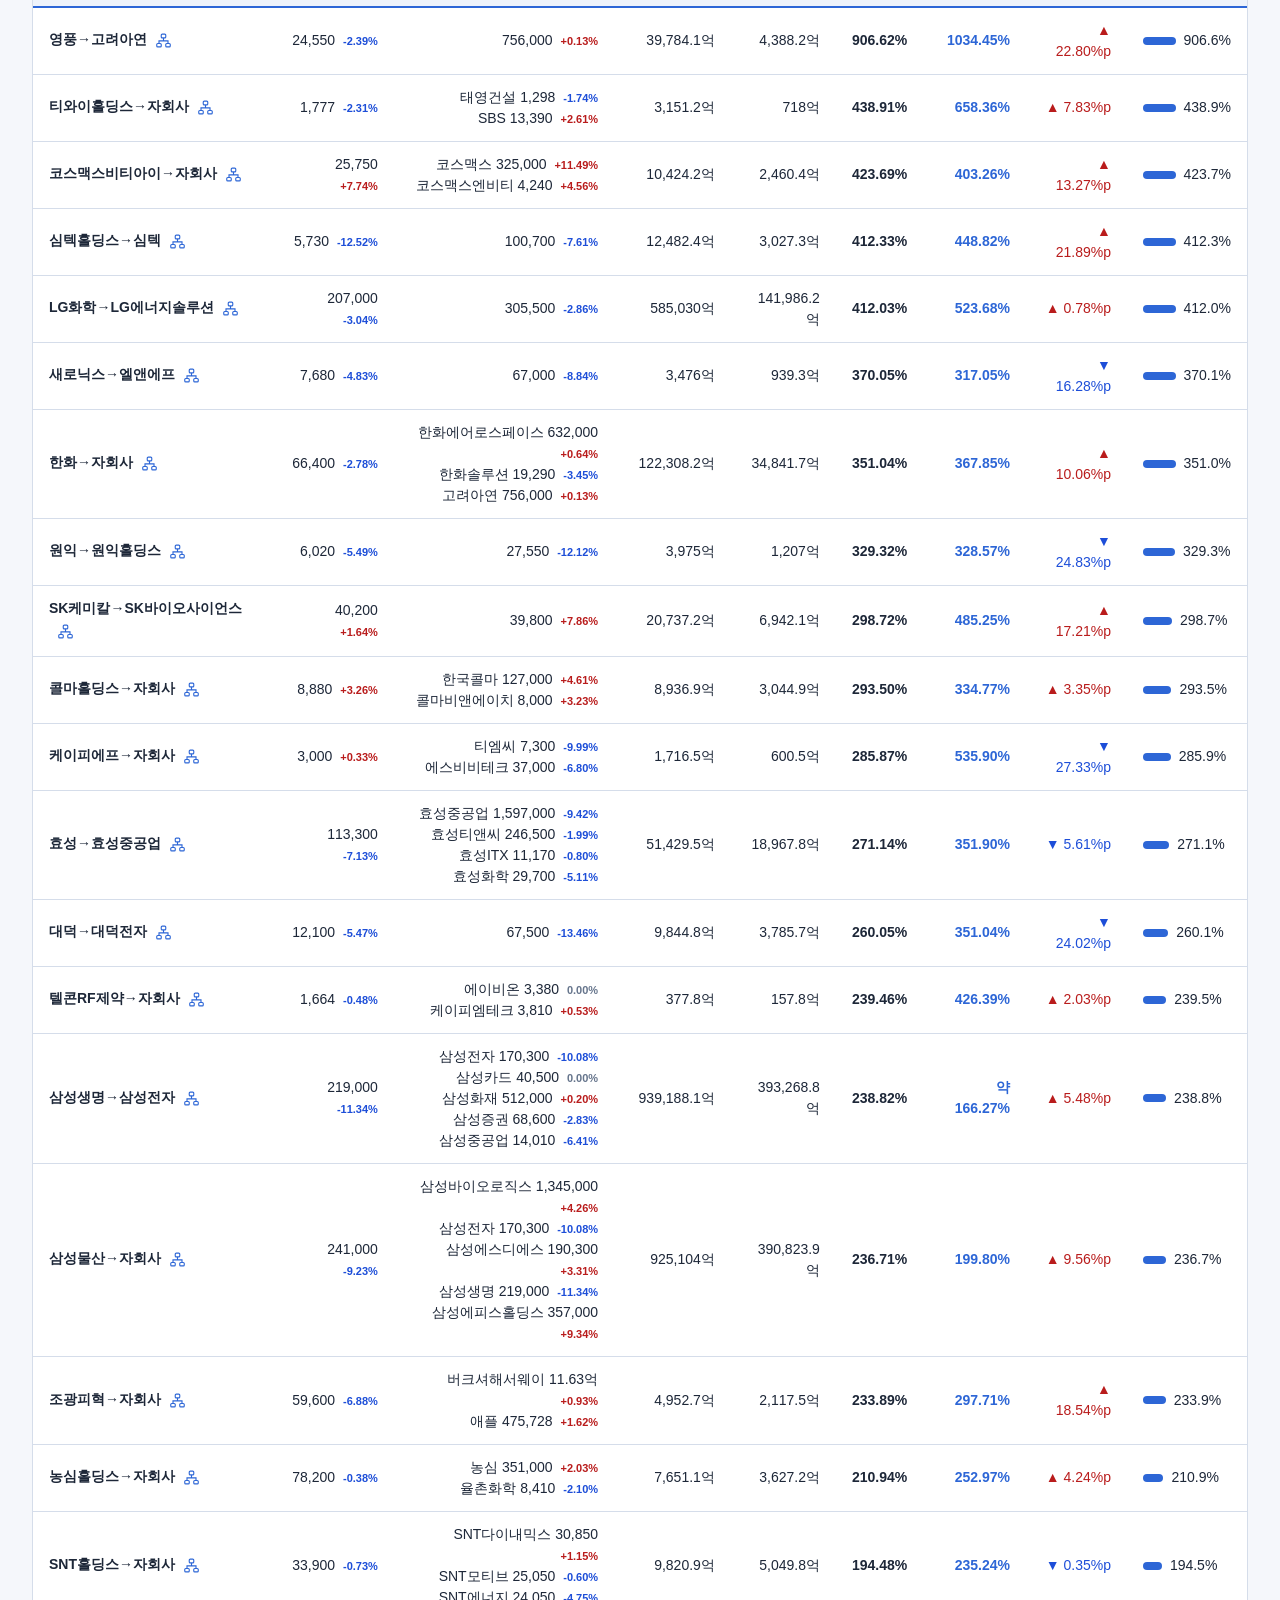
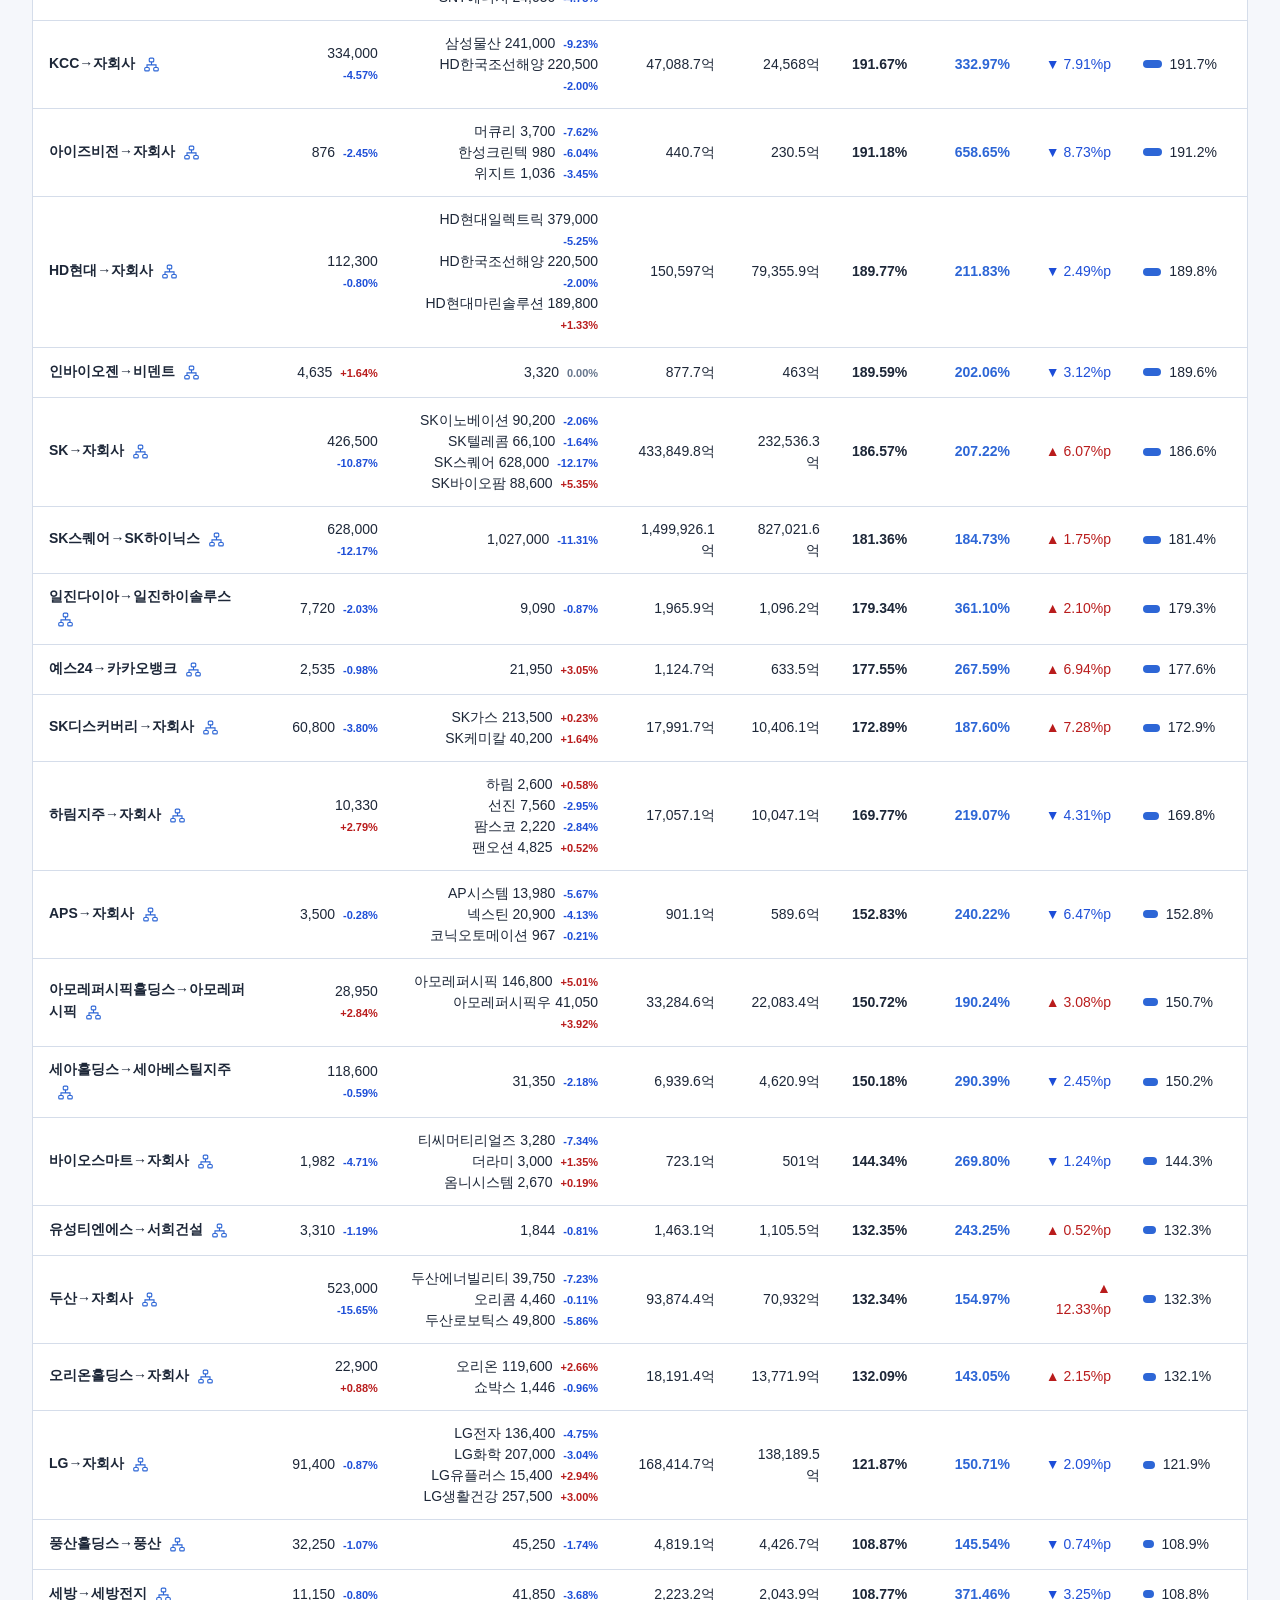
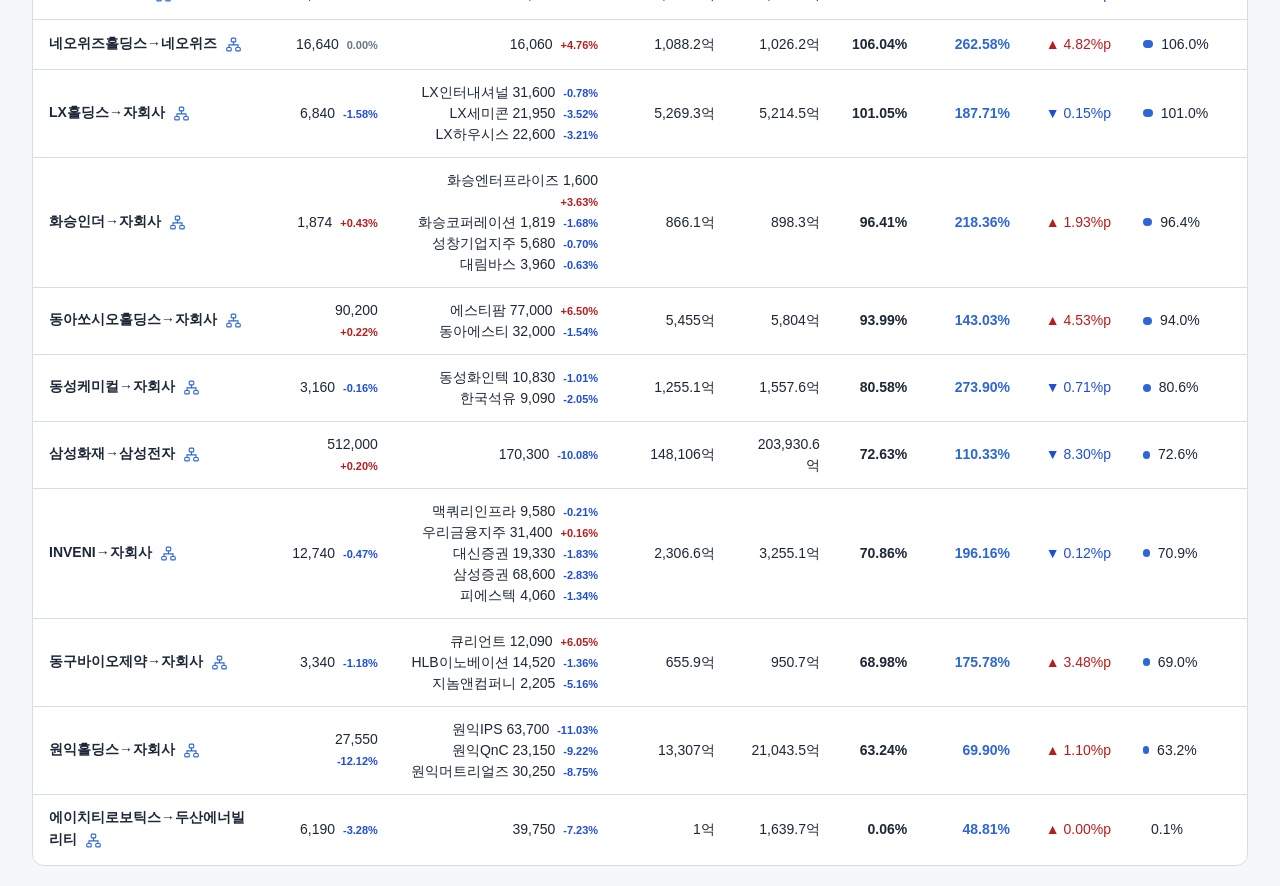
==== commit 5bd28320: "Refresh corrected holdings history and security metadata" ====
--- a/index.html
+++ b/index.html
@@ -184,7 +184,7 @@
 <script src="js/render.js?v=20261125-fundamentals"></script>
 <script src="js/charts-ui.js?v=20260930-vc"></script>
 <script src="js/live-ui.js?v=20261102-exposure"></script>
-<script src="js/app-boot.js?v=20261125-fundamentals"></script>
+<script src="js/app-boot.js?v=20261125-snapshot"></script>
 <script>
 // 부트스트랩: 데이터 로드 → 대시보드 시작 (모든 로직은 js/*.js — 위 로드 순서 계약 참고)
 window.__dashboardData = loadDashboardData();
